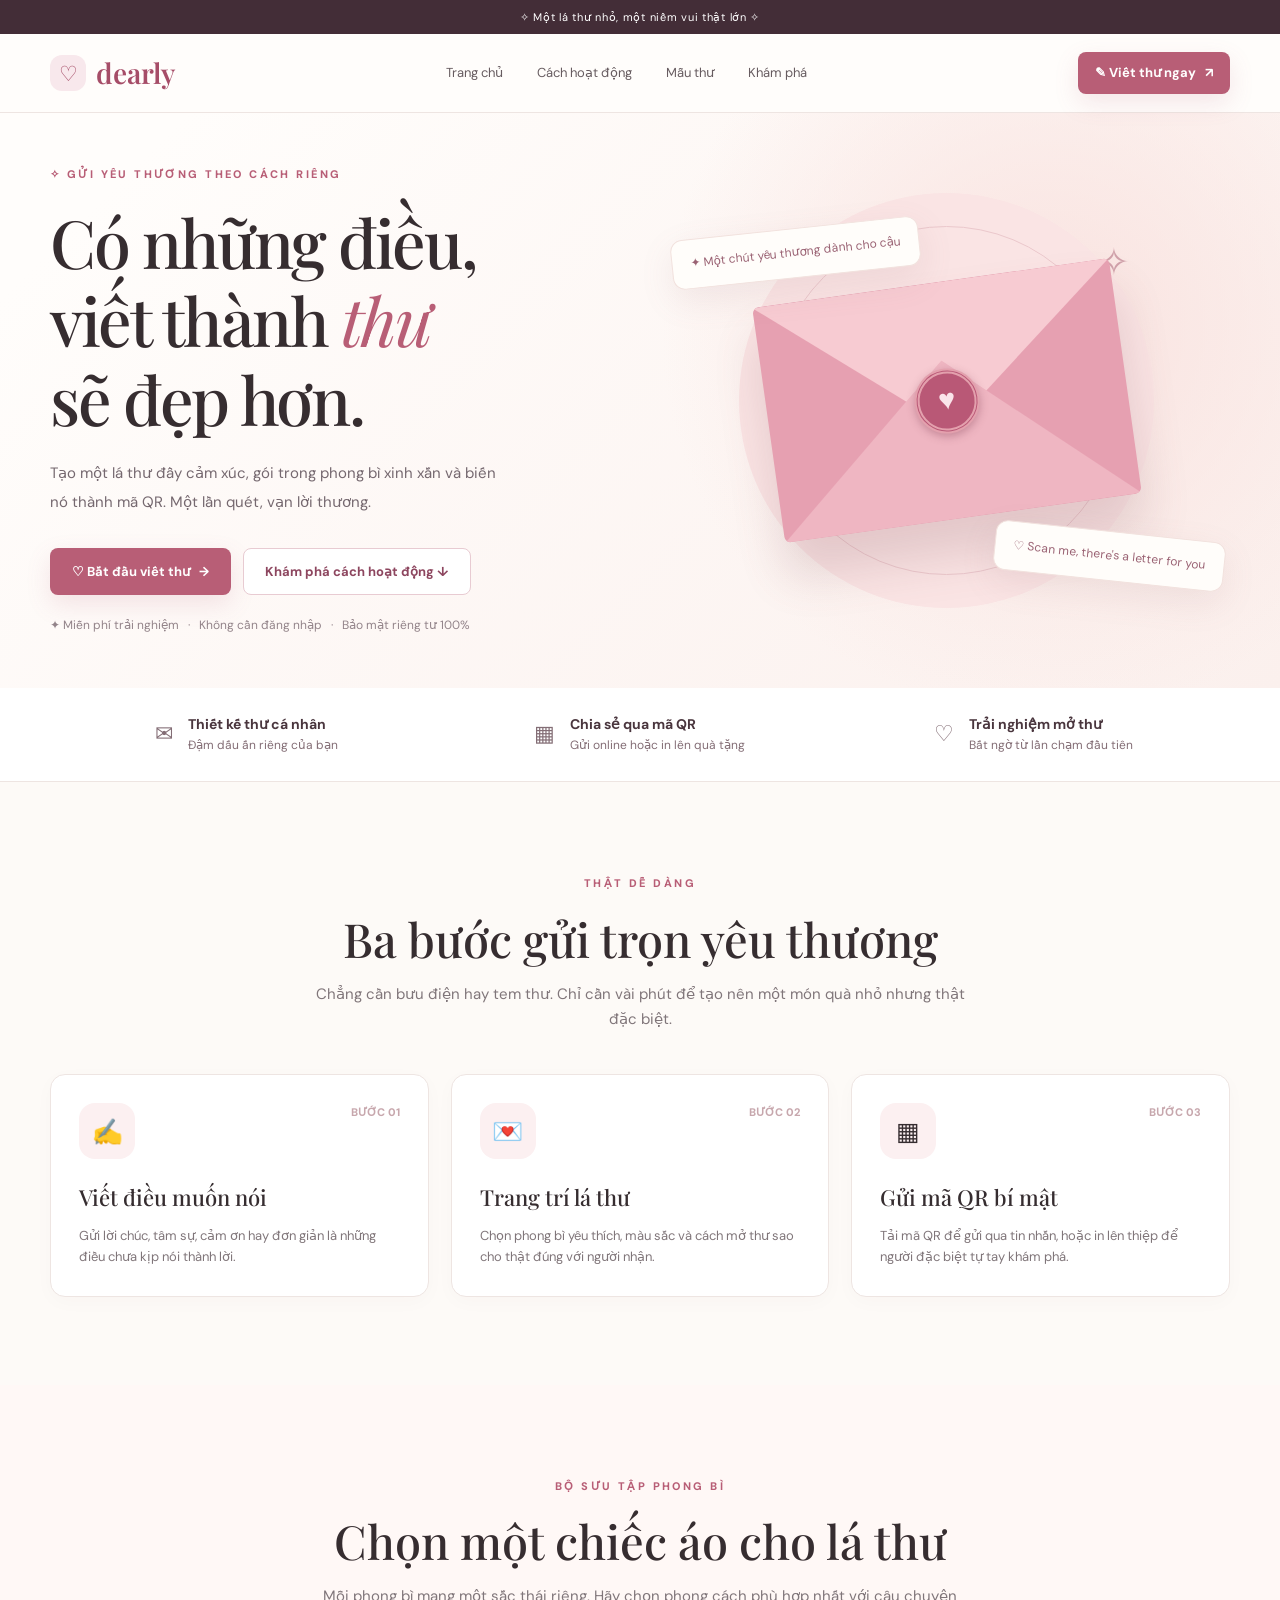
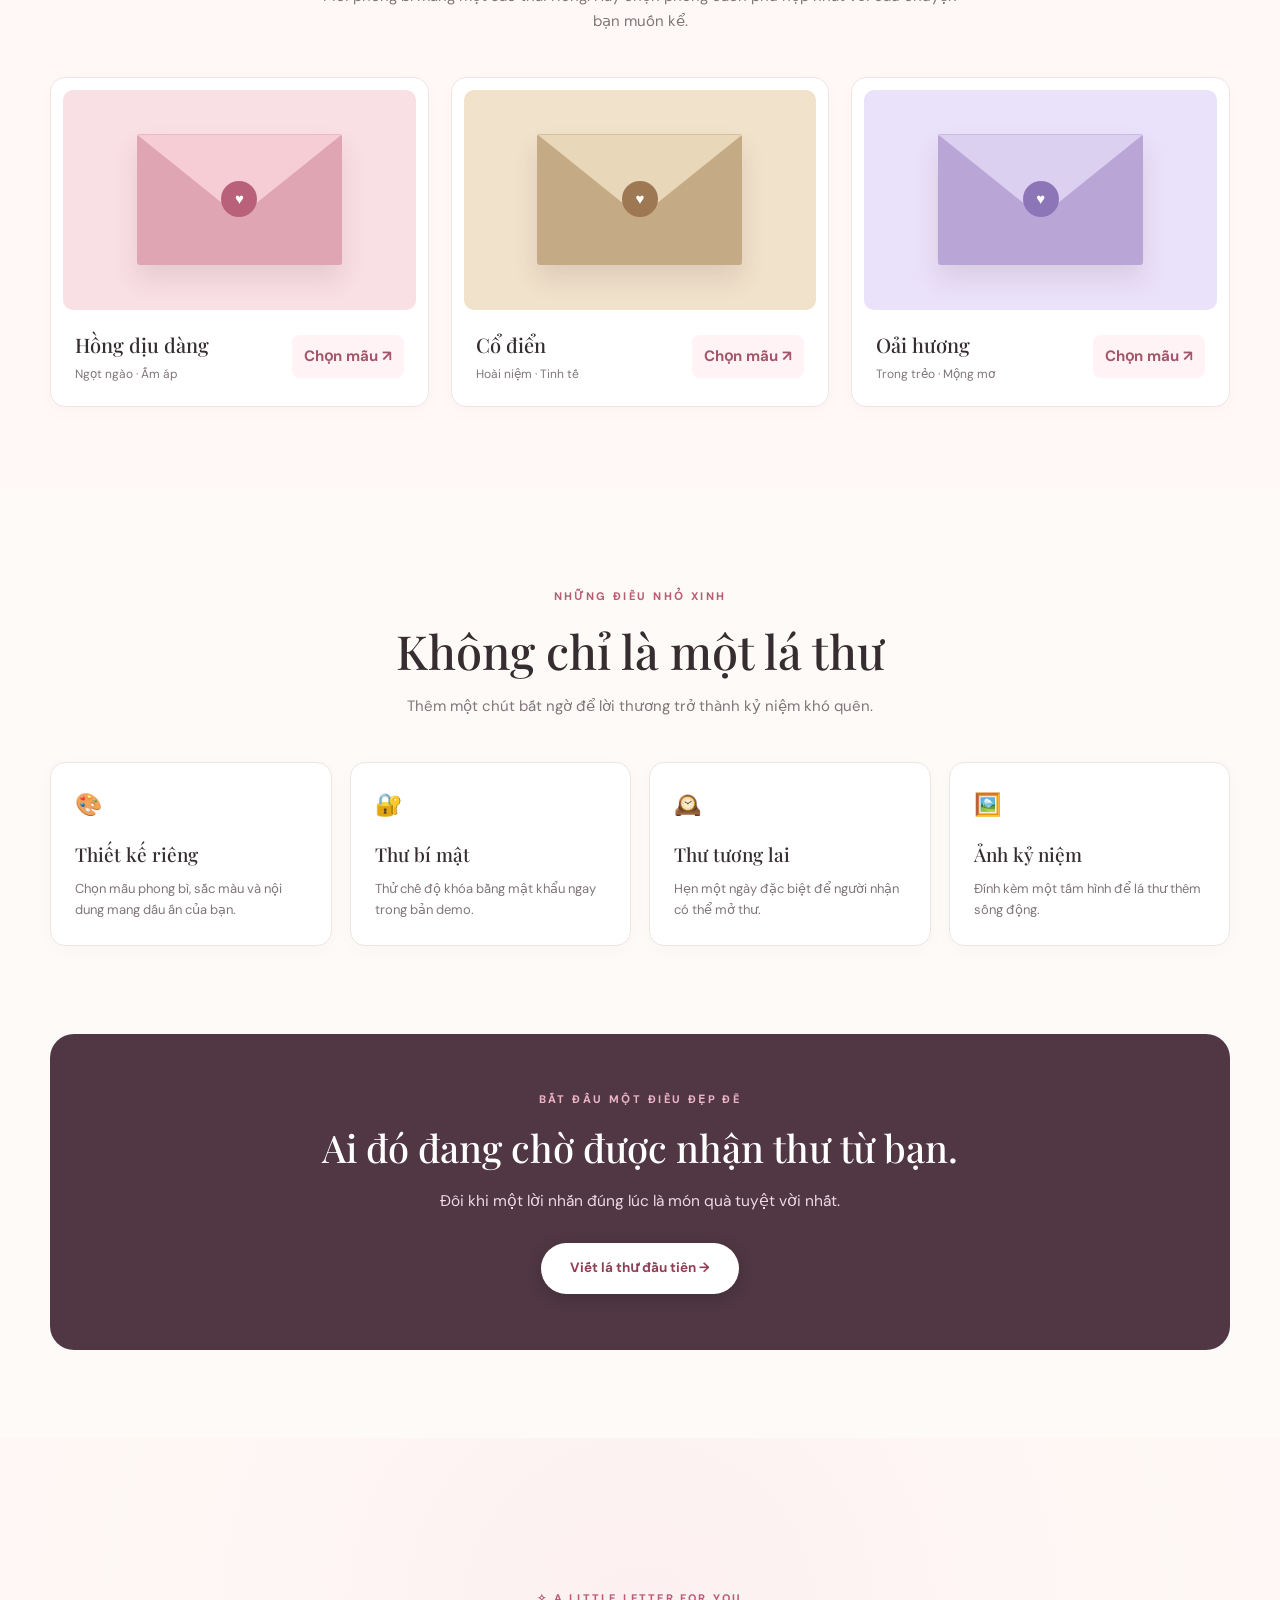
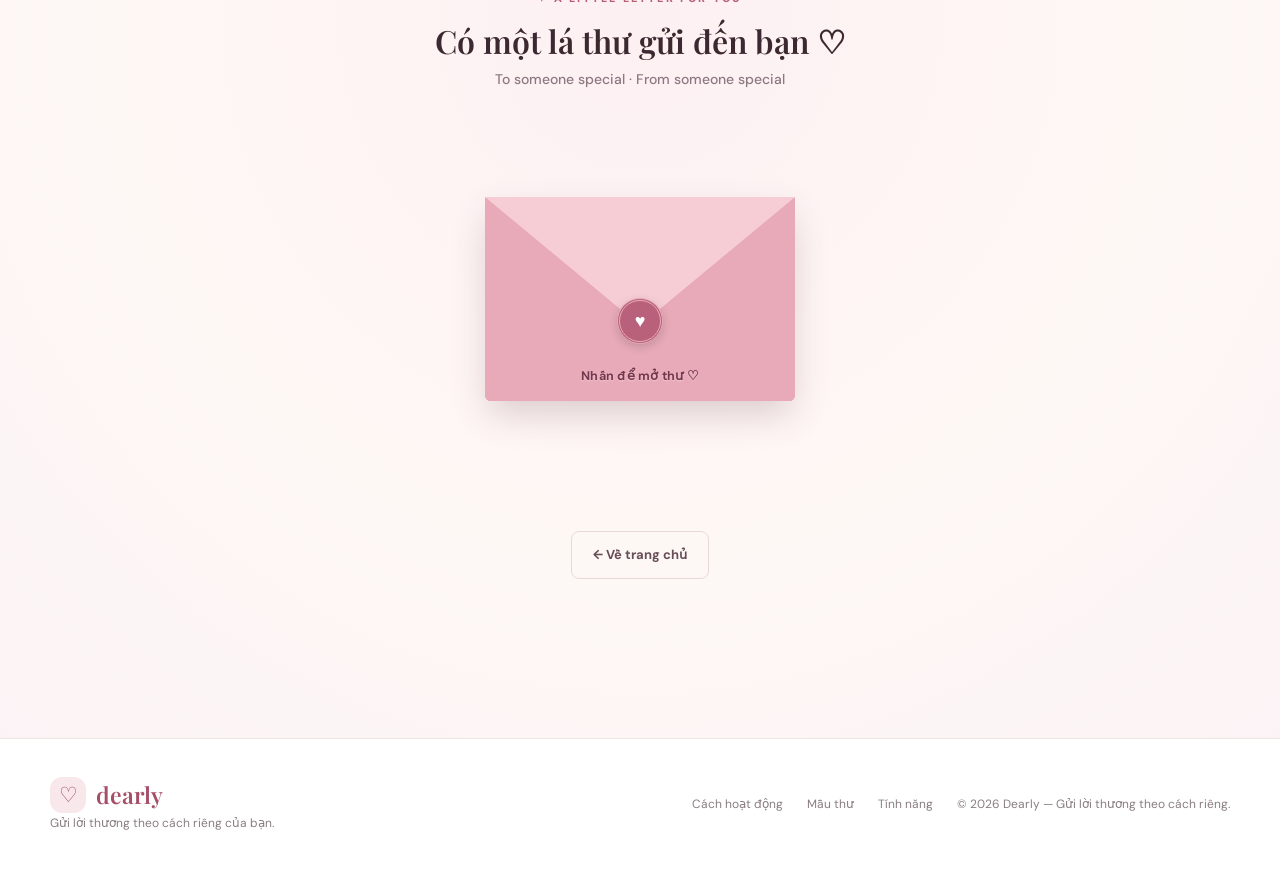
==== index.html @ 40d40558 "first commit" ====
<!doctype html>
<html lang="vi">

<head>
	<meta charset="UTF-8">
	<meta name="viewport" content="width=device-width, initial-scale=1">
	<title>Dearly — Gửi lời thương theo cách riêng</title>
	<meta name="description"
		content="Tạo lá thư kỹ thuật số lãng mạn, gói trong phong bì xinh xắn và biến nó thành mã QR bất ngờ dành cho người bạn thương.">
	<link rel="icon" href="data:image/svg+xml,<svg xmlns=%22http://www.w3.org/2000/svg%22 viewBox=%220 0 100 100%22><text y=%22.9em%22 font-size=%2290%22>💌</text></svg>">
	<meta name="theme-color" content="#fbf3ef">
	<meta property="og:type" content="website">
	<meta property="og:title" content="Dearly — Gửi lời thương theo cách riêng">
	<meta property="og:description" content="Có những điều, viết thành thư sẽ đẹp hơn. Tạo và nhận lá thư bất ngờ qua mã QR riêng tư.">
	<meta property="og:site_name" content="Dearly">
	<meta name="twitter:card" content="summary">
	<meta name="twitter:title" content="Dearly — Gửi lời thương theo cách riêng">
	<meta name="twitter:description" content="Tạo lá thư số lãng mạn, gói trong phong bì xinh xắn và trao gửi yêu thương.">
	<link rel="preconnect" href="https://fonts.googleapis.com">
	<link rel="preconnect" href="https://fonts.gstatic.com" crossorigin>
	<link
		href="https://fonts.googleapis.com/css2?family=DM+Sans:wght@400;500;600;700;800&family=Playfair+Display:ital,wght@0,400;0,500;0,600;0,700;1,400;1,500;1,600;1,700&display=swap"
		rel="stylesheet">
	<link rel="stylesheet" href="style.css?v=prod_launch_1">
<style id="unlockFixStyle">
#unlockArea {
	background: #ffffff !important;
	border: 1px solid #ebdcd5 !important;
	border-radius: 18px !important;
	padding: 26px 24px !important;
	box-shadow: 0 16px 45px -10px rgba(110, 60, 75, 0.14), 0 4px 14px rgba(0, 0, 0, 0.03) !important;
	width: 100% !important;
	max-width: 350px !important;
	margin: 0 auto 24px auto !important;
	box-sizing: border-box !important;
	text-align: center !important;
	display: block !important;
}

#unlockArea.hidden {
	display: none !important;
}

#unlockMessage {
	font-size: 14.5px !important;
	font-weight: 600 !important;
	color: #4a363e !important;
	margin: 0 0 16px 0 !important;
	line-height: 1.5 !important;
	text-align: center !important;
}

#unlockPassword {
	display: block !important;
	width: 100% !important;
	max-width: 100% !important;
	height: 46px !important;
	padding: 0 16px !important;
	border: 1.5px solid #e2cad2 !important;
	border-radius: 12px !important;
	background: #faf8f7 !important;
	font-size: 15.5px !important;
	color: #3b2830 !important;
	outline: none !important;
	box-sizing: border-box !important;
	text-align: center !important;
	letter-spacing: 0.08em !important;
	margin: 0 0 12px 0 !important;
	transition: border-color 0.2s ease, box-shadow 0.2s ease, background 0.2s ease !important;
}

#unlockPassword:focus {
	border-color: #b85e76 !important;
	background: #ffffff !important;
	box-shadow: 0 0 0 3.5px rgba(184, 94, 118, 0.18) !important;
	outline: none !important;
}

#unlockBtn {
	display: flex !important;
	width: 100% !important;
	max-width: 100% !important;
	height: 46px !important;
	padding: 0 20px !important;
	border-radius: 12px !important;
	font-size: 14.5px !important;
	font-weight: 700 !important;
	background: linear-gradient(135deg, #c05472 0%, #a23854 100%) !important;
	color: #ffffff !important;
	border: none !important;
	cursor: pointer !important;
	box-shadow: 0 4px 14px rgba(162, 56, 84, 0.28) !important;
	transition: transform 0.2s ease, box-shadow 0.2s ease, background 0.2s ease !important;
	align-items: center !important;
	justify-content: center !important;
	box-sizing: border-box !important;
	margin: 0 !important;
}

#unlockBtn:hover {
	background: linear-gradient(135deg, #cb5d7b 0%, #ad415d 100%) !important;
	transform: translateY(-2px) !important;
	box-shadow: 0 6px 20px rgba(162, 56, 84, 0.38) !important;
}

#unlockBtn:active {
	transform: translateY(0) !important;
}
</style>
</head>

<body>
	<div class="topbar">✧ Một lá thư nhỏ, một niềm vui thật lớn ✧</div>
	<header class="navbar">
		<div class="container navcontent"><a class="brand" href="#home" onclick="goHome()"><span
					class="brandicon">♡</span> dearly</a>
			<nav class="navlinks"><a href="#home" onclick="goHome()">Trang chủ</a><a href="#how"
					onclick="goHome('how')">Cách hoạt động</a><a href="#templates" onclick="goHome('templates')">Mẫu
					thư</a><a href="#features" onclick="goHome('features')">Khám phá</a></nav><button id="btnCreateNav" class="btn primary small" onclick="startCreate()">✎ Viết thư ngay <span>↗</span></button>
		</div>
	</header>
	<div id="homepage">
		<section class="hero" id="home">
			<div class="container heroInner">
				<div class="heroCopy">
					<div class="eyebrow">✧ GỬI YÊU THƯƠNG THEO CÁCH RIÊNG</div>
					<h1>Có những điều,<br>viết thành <em>thư</em><br>sẽ đẹp hơn.</h1>
					<p>Tạo một lá thư đầy cảm xúc, gói trong phong bì xinh xắn và biến nó thành mã QR. Một lần quét, vạn
						lời thương.</p>
					<div class="heroActions"><button id="btnCreateHero" class="btn primary" onclick="startCreate()">♡ Bắt đầu viết thư <span>→</span></button><a href="#how" class="btn secondary">Khám phá cách hoạt động ↓</a>
					</div>
					<div class="heroHint">✦ Miễn phí trải nghiệm &nbsp; · &nbsp; Không cần đăng nhập &nbsp; · &nbsp; Bảo
						mật riêng tư 100%</div>
				</div>
				<div class="heroArt">
					<div class="orbit"></div>
					<div class="floating float1">✦ Một chút yêu thương dành cho cậu</div>
					<div class="envelopeArt">
						<div class="seal">♥</div>
					</div>
					<div class="floating float2">♡ Scan me, there's a letter for you</div>
				</div>
			</div>
		</section>
		<div class="miniStats">
			<div class="container statInner">
				<div class="stat"><i>✉</i>
					<div><strong>Thiết kế thư cá nhân</strong><span>Đậm dấu ấn riêng của bạn</span></div>
				</div>
				<div class="stat"><i>▦</i>
					<div><strong>Chia sẻ qua mã QR</strong><span>Gửi online hoặc in lên quà tặng</span></div>
				</div>
				<div class="stat"><i>♡</i>
					<div><strong>Trải nghiệm mở thư</strong><span>Bất ngờ từ lần chạm đầu tiên</span></div>
				</div>
			</div>
		</div>
		<section class="section" id="how">
			<div class="container">
				<div class="sectionTitle"><span class="eyebrow">THẬT DỄ DÀNG</span>
					<h2>Ba bước gửi trọn yêu thương</h2>
					<p>Chẳng cần bưu điện hay tem thư. Chỉ cần vài phút để tạo nên một món quà nhỏ nhưng thật đặc biệt.
					</p>
				</div>
				<div class="steps">
					<div class="stepCard"><span class="stepNum">BƯỚC 01</span>
						<div class="stepIcon">✍️</div>
						<h3>Viết điều muốn nói</h3>
						<p>Gửi lời chúc, tâm sự, cảm ơn hay đơn giản là những điều chưa kịp nói thành lời.</p>
					</div>
					<div class="stepCard"><span class="stepNum">BƯỚC 02</span>
						<div class="stepIcon">💌</div>
						<h3>Trang trí lá thư</h3>
						<p>Chọn phong bì yêu thích, màu sắc và cách mở thư sao cho thật đúng với người nhận.</p>
					</div>
					<div class="stepCard"><span class="stepNum">BƯỚC 03</span>
						<div class="stepIcon">▦</div>
						<h3>Gửi mã QR bí mật</h3>
						<p>Tải mã QR để gửi qua tin nhắn, hoặc in lên thiệp để người đặc biệt tự tay khám phá.</p>
					</div>
				</div>
			</div>
		</section>
		<section class="section templatesSection" id="templates">
			<div class="container">
				<div class="sectionTitle"><span class="eyebrow">BỘ SƯU TẬP PHONG BÌ</span>
					<h2>Chọn một chiếc áo cho lá thư</h2>
					<p>Mỗi phong bì mang một sắc thái riêng. Hãy chọn phong cách phù hợp nhất với câu chuyện bạn muốn
						kể.</p>
				</div>
				<div class="templateGrid">
					<div class="templateCard">
						<div class="templateVisual pink">
							<div class="miniEnv"></div>
						</div>
						<div class="templateMeta">
							<div>
								<h3>Hồng dịu dàng</h3><span>Ngọt ngào · Ấm áp</span>
							</div><button onclick="startCreate('rose')">Chọn mẫu ↗</button>
						</div>
					</div>
					<div class="templateCard">
						<div class="templateVisual cream">
							<div class="miniEnv"></div>
						</div>
						<div class="templateMeta">
							<div>
								<h3>Cổ điển</h3><span>Hoài niệm · Tinh tế</span>
							</div><button onclick="startCreate('cream')">Chọn mẫu ↗</button>
						</div>
					</div>
					<div class="templateCard">
						<div class="templateVisual lavender">
							<div class="miniEnv"></div>
						</div>
						<div class="templateMeta">
							<div>
								<h3>Oải hương</h3><span>Trong trẻo · Mộng mơ</span>
							</div><button onclick="startCreate('lavender')">Chọn mẫu ↗</button>
						</div>
					</div>
				</div>
			</div>
		</section>
		<section class="section" id="features">
			<div class="container">
				<div class="sectionTitle"><span class="eyebrow">NHỮNG ĐIỀU NHỎ XINH</span>
					<h2>Không chỉ là một lá thư</h2>
					<p>Thêm một chút bất ngờ để lời thương trở thành kỷ niệm khó quên.</p>
				</div>
				<div class="featureGrid">
					<div class="featureCard"><b>🎨</b>
						<h3>Thiết kế riêng</h3>
						<p>Chọn mẫu phong bì, sắc màu và nội dung mang dấu ấn của bạn.</p>
					</div>
					<div class="featureCard"><b>🔐</b>
						<h3>Thư bí mật</h3>
						<p>Thử chế độ khóa bằng mật khẩu ngay trong bản demo.</p>
					</div>
					<div class="featureCard"><b>🕰️</b>
						<h3>Thư tương lai</h3>
						<p>Hẹn một ngày đặc biệt để người nhận có thể mở thư.</p>
					</div>
					<div class="featureCard"><b>🖼️</b>
						<h3>Ảnh kỷ niệm</h3>
						<p>Đính kèm một tấm hình để lá thư thêm sống động.</p>
					</div>
				</div>
			</div>
		</section>
		<div class="container">
			<div class="ctaBand"><span class="eyebrow" style="color:#eab4c5">BẮT ĐẦU MỘT ĐIỀU ĐẸP ĐẼ</span>
				<h2>Ai đó đang chờ được nhận thư từ bạn.</h2>
				<p>Đôi khi một lời nhắn đúng lúc là món quà tuyệt vời nhất.</p><button id="btnCreateCta" class="btn" onclick="startCreate()">Viết lá thư đầu tiên →</button>
			</div>
		</div>
	</div>
	<div class="workspace hidden" id="workspace">
		<div class="container">
			<div class="breadcrumbs"><a href="#home" onclick="goHome()">Trang chủ</a> &nbsp; / &nbsp; Tạo lá thư</div>
			<div class="workspaceHeader">
				<div><span class="eyebrow">DEARLY LETTER STUDIO</span>
					<h1>Viết một lá thư ♡</h1>
					<p>Chỉ cần một chút chân thành, phần còn lại để Dearly lo.</p>
				</div><span class="pill">✧ Đang tạo thư mới</span>
			</div>
			<div class="studio">
				<div class="editor">
					<div class="editorTop"><strong id="stepTitle">01 · Viết nội dung thư</strong>
						<div class="progress"><span class="dot on"></span><span class="dot"></span><span
								class="dot"></span></div>
					</div>
					<div class="editorBody">
						<div id="step1">
							<div class="twoCols">
								<div class="field"><label>Tên bạn (người gửi)</label><input id="sender" maxlength="60"
										placeholder="Ví dụ: Linh"></div>
								<div class="field"><label>Tên người nhận</label><input id="receiver" maxlength="60"
										placeholder="Ví dụ: Minh"></div>
							</div>
							<div class="field"><label>Tiêu đề lá thư</label><input id="subject" maxlength="100"
									placeholder="Một điều nhỏ muốn gửi đến cậu..."></div>
							<div class="field"><label>Nội dung lá thư <span
										style="color:var(--rose)">*</span></label><textarea id="message"
									maxlength="1400"
									placeholder="Cậu biết không, có những điều mình đã muốn nói từ rất lâu..."></textarea>
								<div class="inlineRow"><span class="muted">Viết từ trái tim, không cần hoàn
										hảo.</span><span class="muted" id="charCount">0/1400</span></div>
							</div>
							<div class="field"><label>Lời kết / Chữ ký cuối thư</label><input id="closing" maxlength="80"
									placeholder="Ví dụ: Thương mến, [Tên bạn] ♡"><span class="muted" style="font-size:12px;margin-top:4px;display:block">Tùy chỉnh lời kết hoặc chữ ký theo ý bạn (mặc định: Thương mến, [Tên bạn] ♡)</span></div>
						</div>
						<div id="step2" class="hidden">
							<p class="muted" style="margin-bottom:18px">Chọn một phong bì phù hợp với cảm xúc của lá
								thư.</p>
							<div class="themeSelector"><button class="themeChoice active" data-theme="rose">
									<div class="themeThumb templateVisual pink">
										<div class="miniEnv"></div>
									</div><span>Hồng dịu dàng</span>
								</button><button class="themeChoice" data-theme="cream">
									<div class="themeThumb templateVisual cream">
										<div class="miniEnv"></div>
									</div><span>Cổ điển</span>
								</button><button class="themeChoice" data-theme="lavender">
									<div class="themeThumb templateVisual lavender">
										<div class="miniEnv"></div>
									</div><span>Oải hương</span>
								</button></div>
							<div class="field" style="margin-top:23px"><label>Thêm một ảnh kỷ niệm (xem trước trên thiết
									bị)</label><input type="file" id="photo" accept="image/*"><span class="muted">Ảnh
									đính kèm chỉ hiển thị trong bản xem trước, không được nhúng vào QR.</span></div>
							<div class="field"><label>Nhạc nền khi mở thư</label><select id="music">
									<option value="chime" selected>Giai điệu chuông gió lãng mạn</option>
									<option value="none">Không phát nhạc</option>
								</select></div>
						</div>
						<div id="step3" class="hidden">
							<p class="muted">Lựa chọn cách người nhận mở lá thư — an toàn, riêng tư và đầy cảm xúc.</p>
							<div class="field"><label>Chế độ mở thư</label>
								<div class="choiceList"><label class="choice"><input type="radio" name="access"
											value="any" checked> ♡ Quét QR và mở thư ngay (Mở ngay khi nhận)</label><label
										class="choice"><input type="radio" name="access" value="password"> 🔐 Khóa bằng
										mật khẩu bí mật (Chỉ người có mật mã mới đọc được)</label><label class="choice"><input type="radio"
											name="access" value="date"> ⏳ Hẹn giờ mở thư tương lai (Mở đúng ngày bạn chọn)</label>
								</div>
							</div>
							<div id="passwordField" class="field hidden"><label>Mật khẩu mở thư</label><input
									id="password" type="text" placeholder="Nhập mật khẩu bí mật của hai bạn"></div>
							<div id="dateField" class="field hidden"><label>Thời điểm được phép mở thư</label><input
									id="openAt" type="datetime-local"></div>
							<div class="notice">🛡️ Cam kết riêng tư tuyệt đối: Toàn bộ nội dung thư được mã hóa trực tiếp trong liên kết. Dearly không lưu giữ thư trên máy chủ, đảm bảo lời thương là bí mật riêng giữa hai bạn.</div>
						</div>
					</div>
					<div class="editorFooter"><button class="btn ghost" id="backBtn" onclick="prevStep()">← Quay
							lại</button><button class="btn primary" id="nextBtn" onclick="nextStep()">Tiếp tục
							→</button></div>
				</div>
				<div class="previewPanel">
					<div class="previewHeader"><span>✧ Xem trước lá thư</span><span class="liveBadge">LIVE
							PREVIEW</span></div>
					<div class="previewStage">
						<div id="previewEnv" class="previewEnv" onclick="togglePreview()">
							<div class="envBack"></div>
							<div class="envLetterSlip">
								<div class="slipLine"></div>
								<div class="slipLine short"></div>
								<div class="slipLine"></div>
							</div>
							<div class="envPocket"></div>
							<div class="envFlapTop"></div>
							<div class="seal">♥</div>
							<div class="envLabel" id="envLabel">Dành cho một người đặc biệt</div>
						</div>
						<div class="letterPaper hidden" id="previewPaper" title="Nhấn để gấp thư lại">
							<div class="paperPostmark">
								<div class="postmarkCircle">
									<span>DEARLY</span>
									<span class="pmHeart">♥</span>
									<span>AIRMAIL</span>
								</div>
								<div class="postmarkWaves"><span></span><span></span><span></span></div>
							</div>
							<div class="paperHeader">
								<h3 id="previewTitle" class="paperTitle">Một lời nhắn cho cậu</h3>
							</div>
							<div class="paperBodyWrapper">
								<div class="bodyText" id="previewMessage">Những lời yêu thương của bạn sẽ hiện lên ở đây...</div>
								<img id="previewPhoto"
									style="display:none;width:100%;border-radius:8px;margin-top:14px;max-height:160px;object-fit:cover;box-shadow:0 4px 12px rgba(0,0,0,0.08);"
									alt="Ảnh đính kèm">
							</div>
							<div class="paperFooter">
								<div class="paperWaxStamp">♥</div>
								<p class="sign" id="previewSign">Thương mến, một người đặc biệt ♡</p>
							</div>
						</div>
					</div>
					<div class="previewBottom" id="previewHint">✉ Nhấn vào phong bì để mở xem trước</div>
				</div>
			</div>
		</div>
	</div>
	<div class="workspace hidden" id="resultPage">
		<div class="container success">
			<div class="breadcrumbs" style="text-align:left"><a href="#home" onclick="goHome()">Trang chủ</a> &nbsp; /
				&nbsp; Mã QR của bạn</div>
			<div class="successIcon">✓</div><span class="eyebrow">LÁ THƯ ĐÃ SẴN SÀNG</span>
			<h1>Một món quà nhỏ đã hoàn thành!</h1>
			<p style="color:var(--muted)">Tải mã QR và gửi đến người bạn thương. Một điều bất ngờ đang chờ họ khám phá.
			</p>
			<div class="resultCard">
				<div class="qrFrame"><canvas id="qrCanvas" width="600" height="600"></canvas></div>
				<div><span class="eyebrow">MÃ THƯ RIÊNG CỦA BẠN</span>
					<h3 id="resultTitle">Lá thư bí mật</h3>
					<p class="muted" id="resultTo">Dành cho một người đặc biệt</p>
					<div class="resultActions"><button class="btn primary" onclick="downloadQR()">↓ Tải ảnh
							thiệp QR</button><button class="btn secondary" onclick="copyLink()">⧉ Sao chép liên kết</button><button class="btn ghost" onclick="shareNative()">📤 Chia sẻ ngay</button></div>
					<div class="urlBox" id="resultUrl"></div><button class="btn ghost small" style="margin-top:14px"
						onclick="previewReceived()">↗ Thử mở thư như người nhận</button>
				</div>
			</div>
			<div class="notice">💡 Gợi ý gửi thư: Bạn có thể in mã QR dán lên thiệp quà, hoa tươi, hoặc gửi ảnh QR / liên kết trực tiếp qua Zalo, Messenger, iMessage, Instagram.</div>
			<div style="margin-top:26px"><button class="btn secondary" onclick="startCreate()">＋ Tạo một lá thư
					khác</button></div>
		</div>
	</div>
	<div id="receivePage" class="receiverFull hidden">
		<div class="receiverCard"><span class="eyebrow">✧ A LITTLE LETTER FOR YOU</span>
			<h1>Có một lá thư gửi đến bạn&nbsp;♡</h1>
			<p id="receiveInfo">To someone special · From someone special</p>
			<div class="receiverStage">
				<div class="previewEnv" id="receiveEnv" onclick="openReceived()">
					<div class="envBack"></div>
					<div class="envLetterSlip">
						<div class="slipLine"></div>
						<div class="slipLine short"></div>
						<div class="slipLine"></div>
					</div>
					<div class="envPocket"></div>
					<div class="envFlapTop"></div>
					<div class="seal">♥</div>
					<div class="envLabel">Nhấn để mở thư ♡</div>
				</div>
				<div class="receivePaper hidden" id="receivePaper">
					<button class="paperCloseBtn" onclick="closeReceived()" title="Gấp thư lại" aria-label="Gấp thư lại">✕</button>
					<div class="paperPostmark">
						<div class="postmarkCircle">
							<span>DEARLY</span>
							<span class="pmHeart">♥</span>
							<span>AIRMAIL</span>
						</div>
						<div class="postmarkWaves"><span></span><span></span><span></span></div>
					</div>
					<div class="paperHeader">
						<h2 id="receiveTitle"></h2>
					</div>
					<div class="paperBodyWrapper">
						<div class="bodyText" id="receiveText"></div>
					</div>
					<div class="paperFooter">
						<div class="paperWaxStamp">♥</div>
						<p class="sign" id="receiveSign"></p>
					</div>
				</div>
			</div>
			<div id="unlockArea" class="hidden" style="background:#ffffff;border:1px solid #ebdcd5;border-radius:18px;padding:26px 24px;box-shadow:0 16px 45px -10px rgba(110,60,75,0.14);width:100%;max-width:350px;margin:0 auto 24px auto;box-sizing:border-box;text-align:center;">
				<p id="unlockMessage" style="font-size:14.5px;font-weight:600;color:#4a363e;margin:0 0 16px 0;line-height:1.5;text-align:center;"></p>
				<input id="unlockPassword" type="password" placeholder="Mật khẩu mở thư" autocomplete="off" style="display:block;width:100%;height:46px;padding:0 16px;border:1.5px solid #e2cad2;border-radius:12px;background:#faf8f7;font-size:15.5px;color:#3b2830;outline:none;box-sizing:border-box;text-align:center;letter-spacing:0.08em;margin:0 0 12px 0;">
				<button class="btn primary" id="unlockBtn" onclick="unlockReceived()" style="display:flex;width:100%;height:46px;padding:0 20px;border-radius:12px;font-size:14.5px;font-weight:700;background:linear-gradient(135deg,#c05472 0%,#a23854 100%);color:#ffffff;border:none;cursor:pointer;box-shadow:0 4px 14px rgba(162,56,84,0.28);align-items:center;justify-content:center;box-sizing:border-box;margin:0;">Mở khóa</button>
			</div>
			<div class="receiverActions" id="receiveActions">
				<button class="btn primary hidden" id="replyLetterBtn" onclick="replyReceived()">💌 Viết thư hồi đáp →</button>
				<button class="btn secondary hidden" id="closeLetterBtn" onclick="closeReceived()">✉ Gấp thư lại</button>
				<button class="btn ghost" onclick="goHome()">← Về trang chủ</button>
			</div>
		</div>
	</div>
	<footer class="footer" id="footer">
		<div class="container footerInner">
			<div>
				<div class="brand"><span class="brandicon">♡</span> dearly</div>
				<div>Gửi lời thương theo cách riêng của bạn.</div>
			</div>
			<div class="footerLinks"><a href="#how" onclick="goHome('how')">Cách hoạt động</a><a href="#templates"
					onclick="goHome('templates')">Mẫu thư</a><a href="#features" onclick="goHome('features')">Tính
					năng</a><span>© 2026 Dearly — Gửi lời thương theo cách riêng.</span></div>
		</div>
	</footer>
	<div id="toast" class="toast hidden"></div>
	<script>(function () {
			const modules = {}; const cache = {}; function require(k) { if (cache[k]) return cache[k].exports; const m = { exports: {} }; cache[k] = m; modules[k](m, m.exports, require); return m.exports; }
			modules['QR8bitByte'] = function (module, exports, require) {
				var QRMode = require("QRMode");

				function QR8bitByte(data) {
					this.mode = QRMode.MODE_8BIT_BYTE;
					this.data = data;
				}

				QR8bitByte.prototype = {

					getLength: function () {
						return this.data.length;
					},

					write: function (buffer) {
						for (var i = 0; i < this.data.length; i++) {
							// not JIS ...
							buffer.put(this.data.charCodeAt(i), 8);
						}
					}
				};

				module.exports = QR8bitByte;

			};
			modules['QRBitBuffer'] = function (module, exports, require) {
				function QRBitBuffer() {
					this.buffer = [];
					this.length = 0;
				}

				QRBitBuffer.prototype = {

					get: function (index) {
						var bufIndex = Math.floor(index / 8);
						return ((this.buffer[bufIndex] >>> (7 - index % 8)) & 1) == 1;
					},

					put: function (num, length) {
						for (var i = 0; i < length; i++) {
							this.putBit(((num >>> (length - i - 1)) & 1) == 1);
						}
					},

					getLengthInBits: function () {
						return this.length;
					},

					putBit: function (bit) {

						var bufIndex = Math.floor(this.length / 8);
						if (this.buffer.length <= bufIndex) {
							this.buffer.push(0);
						}

						if (bit) {
							this.buffer[bufIndex] |= (0x80 >>> (this.length % 8));
						}

						this.length++;
					}
				};

				module.exports = QRBitBuffer;

			};
			modules['QRErrorCorrectLevel'] = function (module, exports, require) {
				module.exports = {
					L: 1,
					M: 0,
					Q: 3,
					H: 2
				};


			};
			modules['QRMaskPattern'] = function (module, exports, require) {
				module.exports = {
					PATTERN000: 0,
					PATTERN001: 1,
					PATTERN010: 2,
					PATTERN011: 3,
					PATTERN100: 4,
					PATTERN101: 5,
					PATTERN110: 6,
					PATTERN111: 7
				};

			};
			modules['QRMath'] = function (module, exports, require) {
				var QRMath = {

					glog: function (n) {

						if (n < 1) {
							throw new Error("glog(" + n + ")");
						}

						return QRMath.LOG_TABLE[n];
					},

					gexp: function (n) {

						while (n < 0) {
							n += 255;
						}

						while (n >= 256) {
							n -= 255;
						}

						return QRMath.EXP_TABLE[n];
					},

					EXP_TABLE: new Array(256),

					LOG_TABLE: new Array(256)

				};

				for (var i = 0; i < 8; i++) {
					QRMath.EXP_TABLE[i] = 1 << i;
				}
				for (var i = 8; i < 256; i++) {
					QRMath.EXP_TABLE[i] = QRMath.EXP_TABLE[i - 4]
						^ QRMath.EXP_TABLE[i - 5]
						^ QRMath.EXP_TABLE[i - 6]
						^ QRMath.EXP_TABLE[i - 8];
				}
				for (var i = 0; i < 255; i++) {
					QRMath.LOG_TABLE[QRMath.EXP_TABLE[i]] = i;
				}

				module.exports = QRMath;

			};
			modules['QRMode'] = function (module, exports, require) {
				module.exports = {
					MODE_NUMBER: 1 << 0,
					MODE_ALPHA_NUM: 1 << 1,
					MODE_8BIT_BYTE: 1 << 2,
					MODE_KANJI: 1 << 3
				};

			};
			modules['QRPolynomial'] = function (module, exports, require) {
				var QRMath = require("QRMath");

				function QRPolynomial(num, shift) {
					if (num.length === undefined) {
						throw new Error(num.length + "/" + shift);
					}

					var offset = 0;

					while (offset < num.length && num[offset] === 0) {
						offset++;
					}

					this.num = new Array(num.length - offset + shift);
					for (var i = 0; i < num.length - offset; i++) {
						this.num[i] = num[i + offset];
					}
				}

				QRPolynomial.prototype = {

					get: function (index) {
						return this.num[index];
					},

					getLength: function () {
						return this.num.length;
					},

					multiply: function (e) {

						var num = new Array(this.getLength() + e.getLength() - 1);

						for (var i = 0; i < this.getLength(); i++) {
							for (var j = 0; j < e.getLength(); j++) {
								num[i + j] ^= QRMath.gexp(QRMath.glog(this.get(i)) + QRMath.glog(e.get(j)));
							}
						}

						return new QRPolynomial(num, 0);
					},

					mod: function (e) {

						if (this.getLength() - e.getLength() < 0) {
							return this;
						}

						var ratio = QRMath.glog(this.get(0)) - QRMath.glog(e.get(0));

						var num = new Array(this.getLength());

						for (var i = 0; i < this.getLength(); i++) {
							num[i] = this.get(i);
						}

						for (var x = 0; x < e.getLength(); x++) {
							num[x] ^= QRMath.gexp(QRMath.glog(e.get(x)) + ratio);
						}

						// recursive call
						return new QRPolynomial(num, 0).mod(e);
					}
				};

				module.exports = QRPolynomial;

			};
			modules['QRRSBlock'] = function (module, exports, require) {
				var QRErrorCorrectLevel = require("QRErrorCorrectLevel");

				function QRRSBlock(totalCount, dataCount) {
					this.totalCount = totalCount;
					this.dataCount = dataCount;
				}

				QRRSBlock.RS_BLOCK_TABLE = [

					// L
					// M
					// Q
					// H

					// 1
					[1, 26, 19],
					[1, 26, 16],
					[1, 26, 13],
					[1, 26, 9],

					// 2
					[1, 44, 34],
					[1, 44, 28],
					[1, 44, 22],
					[1, 44, 16],

					// 3
					[1, 70, 55],
					[1, 70, 44],
					[2, 35, 17],
					[2, 35, 13],

					// 4		
					[1, 100, 80],
					[2, 50, 32],
					[2, 50, 24],
					[4, 25, 9],

					// 5
					[1, 134, 108],
					[2, 67, 43],
					[2, 33, 15, 2, 34, 16],
					[2, 33, 11, 2, 34, 12],

					// 6
					[2, 86, 68],
					[4, 43, 27],
					[4, 43, 19],
					[4, 43, 15],

					// 7		
					[2, 98, 78],
					[4, 49, 31],
					[2, 32, 14, 4, 33, 15],
					[4, 39, 13, 1, 40, 14],

					// 8
					[2, 121, 97],
					[2, 60, 38, 2, 61, 39],
					[4, 40, 18, 2, 41, 19],
					[4, 40, 14, 2, 41, 15],

					// 9
					[2, 146, 116],
					[3, 58, 36, 2, 59, 37],
					[4, 36, 16, 4, 37, 17],
					[4, 36, 12, 4, 37, 13],

					// 10		
					[2, 86, 68, 2, 87, 69],
					[4, 69, 43, 1, 70, 44],
					[6, 43, 19, 2, 44, 20],
					[6, 43, 15, 2, 44, 16],

					// 11
					[4, 101, 81],
					[1, 80, 50, 4, 81, 51],
					[4, 50, 22, 4, 51, 23],
					[3, 36, 12, 8, 37, 13],

					// 12
					[2, 116, 92, 2, 117, 93],
					[6, 58, 36, 2, 59, 37],
					[4, 46, 20, 6, 47, 21],
					[7, 42, 14, 4, 43, 15],

					// 13
					[4, 133, 107],
					[8, 59, 37, 1, 60, 38],
					[8, 44, 20, 4, 45, 21],
					[12, 33, 11, 4, 34, 12],

					// 14
					[3, 145, 115, 1, 146, 116],
					[4, 64, 40, 5, 65, 41],
					[11, 36, 16, 5, 37, 17],
					[11, 36, 12, 5, 37, 13],

					// 15
					[5, 109, 87, 1, 110, 88],
					[5, 65, 41, 5, 66, 42],
					[5, 54, 24, 7, 55, 25],
					[11, 36, 12],

					// 16
					[5, 122, 98, 1, 123, 99],
					[7, 73, 45, 3, 74, 46],
					[15, 43, 19, 2, 44, 20],
					[3, 45, 15, 13, 46, 16],

					// 17
					[1, 135, 107, 5, 136, 108],
					[10, 74, 46, 1, 75, 47],
					[1, 50, 22, 15, 51, 23],
					[2, 42, 14, 17, 43, 15],

					// 18
					[5, 150, 120, 1, 151, 121],
					[9, 69, 43, 4, 70, 44],
					[17, 50, 22, 1, 51, 23],
					[2, 42, 14, 19, 43, 15],

					// 19
					[3, 141, 113, 4, 142, 114],
					[3, 70, 44, 11, 71, 45],
					[17, 47, 21, 4, 48, 22],
					[9, 39, 13, 16, 40, 14],

					// 20
					[3, 135, 107, 5, 136, 108],
					[3, 67, 41, 13, 68, 42],
					[15, 54, 24, 5, 55, 25],
					[15, 43, 15, 10, 44, 16],

					// 21
					[4, 144, 116, 4, 145, 117],
					[17, 68, 42],
					[17, 50, 22, 6, 51, 23],
					[19, 46, 16, 6, 47, 17],

					// 22
					[2, 139, 111, 7, 140, 112],
					[17, 74, 46],
					[7, 54, 24, 16, 55, 25],
					[34, 37, 13],

					// 23
					[4, 151, 121, 5, 152, 122],
					[4, 75, 47, 14, 76, 48],
					[11, 54, 24, 14, 55, 25],
					[16, 45, 15, 14, 46, 16],

					// 24
					[6, 147, 117, 4, 148, 118],
					[6, 73, 45, 14, 74, 46],
					[11, 54, 24, 16, 55, 25],
					[30, 46, 16, 2, 47, 17],

					// 25
					[8, 132, 106, 4, 133, 107],
					[8, 75, 47, 13, 76, 48],
					[7, 54, 24, 22, 55, 25],
					[22, 45, 15, 13, 46, 16],

					// 26
					[10, 142, 114, 2, 143, 115],
					[19, 74, 46, 4, 75, 47],
					[28, 50, 22, 6, 51, 23],
					[33, 46, 16, 4, 47, 17],

					// 27
					[8, 152, 122, 4, 153, 123],
					[22, 73, 45, 3, 74, 46],
					[8, 53, 23, 26, 54, 24],
					[12, 45, 15, 28, 46, 16],

					// 28
					[3, 147, 117, 10, 148, 118],
					[3, 73, 45, 23, 74, 46],
					[4, 54, 24, 31, 55, 25],
					[11, 45, 15, 31, 46, 16],

					// 29
					[7, 146, 116, 7, 147, 117],
					[21, 73, 45, 7, 74, 46],
					[1, 53, 23, 37, 54, 24],
					[19, 45, 15, 26, 46, 16],

					// 30
					[5, 145, 115, 10, 146, 116],
					[19, 75, 47, 10, 76, 48],
					[15, 54, 24, 25, 55, 25],
					[23, 45, 15, 25, 46, 16],

					// 31
					[13, 145, 115, 3, 146, 116],
					[2, 74, 46, 29, 75, 47],
					[42, 54, 24, 1, 55, 25],
					[23, 45, 15, 28, 46, 16],

					// 32
					[17, 145, 115],
					[10, 74, 46, 23, 75, 47],
					[10, 54, 24, 35, 55, 25],
					[19, 45, 15, 35, 46, 16],

					// 33
					[17, 145, 115, 1, 146, 116],
					[14, 74, 46, 21, 75, 47],
					[29, 54, 24, 19, 55, 25],
					[11, 45, 15, 46, 46, 16],

					// 34
					[13, 145, 115, 6, 146, 116],
					[14, 74, 46, 23, 75, 47],
					[44, 54, 24, 7, 55, 25],
					[59, 46, 16, 1, 47, 17],

					// 35
					[12, 151, 121, 7, 152, 122],
					[12, 75, 47, 26, 76, 48],
					[39, 54, 24, 14, 55, 25],
					[22, 45, 15, 41, 46, 16],

					// 36
					[6, 151, 121, 14, 152, 122],
					[6, 75, 47, 34, 76, 48],
					[46, 54, 24, 10, 55, 25],
					[2, 45, 15, 64, 46, 16],

					// 37
					[17, 152, 122, 4, 153, 123],
					[29, 74, 46, 14, 75, 47],
					[49, 54, 24, 10, 55, 25],
					[24, 45, 15, 46, 46, 16],

					// 38
					[4, 152, 122, 18, 153, 123],
					[13, 74, 46, 32, 75, 47],
					[48, 54, 24, 14, 55, 25],
					[42, 45, 15, 32, 46, 16],

					// 39
					[20, 147, 117, 4, 148, 118],
					[40, 75, 47, 7, 76, 48],
					[43, 54, 24, 22, 55, 25],
					[10, 45, 15, 67, 46, 16],

					// 40
					[19, 148, 118, 6, 149, 119],
					[18, 75, 47, 31, 76, 48],
					[34, 54, 24, 34, 55, 25],
					[20, 45, 15, 61, 46, 16]
				];

				QRRSBlock.getRSBlocks = function (typeNumber, errorCorrectLevel) {

					var rsBlock = QRRSBlock.getRsBlockTable(typeNumber, errorCorrectLevel);

					if (rsBlock === undefined) {
						throw new Error("bad rs block @ typeNumber:" + typeNumber + "/errorCorrectLevel:" + errorCorrectLevel);
					}

					var length = rsBlock.length / 3;

					var list = [];

					for (var i = 0; i < length; i++) {

						var count = rsBlock[i * 3 + 0];
						var totalCount = rsBlock[i * 3 + 1];
						var dataCount = rsBlock[i * 3 + 2];

						for (var j = 0; j < count; j++) {
							list.push(new QRRSBlock(totalCount, dataCount));
						}
					}

					return list;
				};

				QRRSBlock.getRsBlockTable = function (typeNumber, errorCorrectLevel) {

					switch (errorCorrectLevel) {
						case QRErrorCorrectLevel.L:
							return QRRSBlock.RS_BLOCK_TABLE[(typeNumber - 1) * 4 + 0];
						case QRErrorCorrectLevel.M:
							return QRRSBlock.RS_BLOCK_TABLE[(typeNumber - 1) * 4 + 1];
						case QRErrorCorrectLevel.Q:
							return QRRSBlock.RS_BLOCK_TABLE[(typeNumber - 1) * 4 + 2];
						case QRErrorCorrectLevel.H:
							return QRRSBlock.RS_BLOCK_TABLE[(typeNumber - 1) * 4 + 3];
						default:
							return undefined;
					}
				};

				module.exports = QRRSBlock;

			};
			modules['QRUtil'] = function (module, exports, require) {
				var QRMode = require("QRMode");
				var QRPolynomial = require("QRPolynomial");
				var QRMath = require("QRMath");
				var QRMaskPattern = require("QRMaskPattern");

				var QRUtil = {

					PATTERN_POSITION_TABLE: [
						[],
						[6, 18],
						[6, 22],
						[6, 26],
						[6, 30],
						[6, 34],
						[6, 22, 38],
						[6, 24, 42],
						[6, 26, 46],
						[6, 28, 50],
						[6, 30, 54],
						[6, 32, 58],
						[6, 34, 62],
						[6, 26, 46, 66],
						[6, 26, 48, 70],
						[6, 26, 50, 74],
						[6, 30, 54, 78],
						[6, 30, 56, 82],
						[6, 30, 58, 86],
						[6, 34, 62, 90],
						[6, 28, 50, 72, 94],
						[6, 26, 50, 74, 98],
						[6, 30, 54, 78, 102],
						[6, 28, 54, 80, 106],
						[6, 32, 58, 84, 110],
						[6, 30, 58, 86, 114],
						[6, 34, 62, 90, 118],
						[6, 26, 50, 74, 98, 122],
						[6, 30, 54, 78, 102, 126],
						[6, 26, 52, 78, 104, 130],
						[6, 30, 56, 82, 108, 134],
						[6, 34, 60, 86, 112, 138],
						[6, 30, 58, 86, 114, 142],
						[6, 34, 62, 90, 118, 146],
						[6, 30, 54, 78, 102, 126, 150],
						[6, 24, 50, 76, 102, 128, 154],
						[6, 28, 54, 80, 106, 132, 158],
						[6, 32, 58, 84, 110, 136, 162],
						[6, 26, 54, 82, 110, 138, 166],
						[6, 30, 58, 86, 114, 142, 170]
					],

					G15: (1 << 10) | (1 << 8) | (1 << 5) | (1 << 4) | (1 << 2) | (1 << 1) | (1 << 0),
					G18: (1 << 12) | (1 << 11) | (1 << 10) | (1 << 9) | (1 << 8) | (1 << 5) | (1 << 2) | (1 << 0),
					G15_MASK: (1 << 14) | (1 << 12) | (1 << 10) | (1 << 4) | (1 << 1),

					getBCHTypeInfo: function (data) {
						var d = data << 10;
						while (QRUtil.getBCHDigit(d) - QRUtil.getBCHDigit(QRUtil.G15) >= 0) {
							d ^= (QRUtil.G15 << (QRUtil.getBCHDigit(d) - QRUtil.getBCHDigit(QRUtil.G15)));
						}
						return ((data << 10) | d) ^ QRUtil.G15_MASK;
					},

					getBCHTypeNumber: function (data) {
						var d = data << 12;
						while (QRUtil.getBCHDigit(d) - QRUtil.getBCHDigit(QRUtil.G18) >= 0) {
							d ^= (QRUtil.G18 << (QRUtil.getBCHDigit(d) - QRUtil.getBCHDigit(QRUtil.G18)));
						}
						return (data << 12) | d;
					},

					getBCHDigit: function (data) {

						var digit = 0;

						while (data !== 0) {
							digit++;
							data >>>= 1;
						}

						return digit;
					},

					getPatternPosition: function (typeNumber) {
						return QRUtil.PATTERN_POSITION_TABLE[typeNumber - 1];
					},

					getMask: function (maskPattern, i, j) {

						switch (maskPattern) {

							case QRMaskPattern.PATTERN000: return (i + j) % 2 === 0;
							case QRMaskPattern.PATTERN001: return i % 2 === 0;
							case QRMaskPattern.PATTERN010: return j % 3 === 0;
							case QRMaskPattern.PATTERN011: return (i + j) % 3 === 0;
							case QRMaskPattern.PATTERN100: return (Math.floor(i / 2) + Math.floor(j / 3)) % 2 === 0;
							case QRMaskPattern.PATTERN101: return (i * j) % 2 + (i * j) % 3 === 0;
							case QRMaskPattern.PATTERN110: return ((i * j) % 2 + (i * j) % 3) % 2 === 0;
							case QRMaskPattern.PATTERN111: return ((i * j) % 3 + (i + j) % 2) % 2 === 0;

							default:
								throw new Error("bad maskPattern:" + maskPattern);
						}
					},

					getErrorCorrectPolynomial: function (errorCorrectLength) {

						var a = new QRPolynomial([1], 0);

						for (var i = 0; i < errorCorrectLength; i++) {
							a = a.multiply(new QRPolynomial([1, QRMath.gexp(i)], 0));
						}

						return a;
					},

					getLengthInBits: function (mode, type) {

						if (1 <= type && type < 10) {

							// 1 - 9

							switch (mode) {
								case QRMode.MODE_NUMBER: return 10;
								case QRMode.MODE_ALPHA_NUM: return 9;
								case QRMode.MODE_8BIT_BYTE: return 8;
								case QRMode.MODE_KANJI: return 8;
								default:
									throw new Error("mode:" + mode);
							}

						} else if (type < 27) {

							// 10 - 26

							switch (mode) {
								case QRMode.MODE_NUMBER: return 12;
								case QRMode.MODE_ALPHA_NUM: return 11;
								case QRMode.MODE_8BIT_BYTE: return 16;
								case QRMode.MODE_KANJI: return 10;
								default:
									throw new Error("mode:" + mode);
							}

						} else if (type < 41) {

							// 27 - 40

							switch (mode) {
								case QRMode.MODE_NUMBER: return 14;
								case QRMode.MODE_ALPHA_NUM: return 13;
								case QRMode.MODE_8BIT_BYTE: return 16;
								case QRMode.MODE_KANJI: return 12;
								default:
									throw new Error("mode:" + mode);
							}

						} else {
							throw new Error("type:" + type);
						}
					},

					getLostPoint: function (qrCode) {

						var moduleCount = qrCode.getModuleCount();
						var lostPoint = 0;
						var row = 0;
						var col = 0;


						// LEVEL1

						for (row = 0; row < moduleCount; row++) {

							for (col = 0; col < moduleCount; col++) {

								var sameCount = 0;
								var dark = qrCode.isDark(row, col);

								for (var r = -1; r <= 1; r++) {

									if (row + r < 0 || moduleCount <= row + r) {
										continue;
									}

									for (var c = -1; c <= 1; c++) {

										if (col + c < 0 || moduleCount <= col + c) {
											continue;
										}

										if (r === 0 && c === 0) {
											continue;
										}

										if (dark === qrCode.isDark(row + r, col + c)) {
											sameCount++;
										}
									}
								}

								if (sameCount > 5) {
									lostPoint += (3 + sameCount - 5);
								}
							}
						}

						// LEVEL2

						for (row = 0; row < moduleCount - 1; row++) {
							for (col = 0; col < moduleCount - 1; col++) {
								var count = 0;
								if (qrCode.isDark(row, col)) count++;
								if (qrCode.isDark(row + 1, col)) count++;
								if (qrCode.isDark(row, col + 1)) count++;
								if (qrCode.isDark(row + 1, col + 1)) count++;
								if (count === 0 || count === 4) {
									lostPoint += 3;
								}
							}
						}

						// LEVEL3

						for (row = 0; row < moduleCount; row++) {
							for (col = 0; col < moduleCount - 6; col++) {
								if (qrCode.isDark(row, col) &&
									!qrCode.isDark(row, col + 1) &&
									qrCode.isDark(row, col + 2) &&
									qrCode.isDark(row, col + 3) &&
									qrCode.isDark(row, col + 4) &&
									!qrCode.isDark(row, col + 5) &&
									qrCode.isDark(row, col + 6)) {
									lostPoint += 40;
								}
							}
						}

						for (col = 0; col < moduleCount; col++) {
							for (row = 0; row < moduleCount - 6; row++) {
								if (qrCode.isDark(row, col) &&
									!qrCode.isDark(row + 1, col) &&
									qrCode.isDark(row + 2, col) &&
									qrCode.isDark(row + 3, col) &&
									qrCode.isDark(row + 4, col) &&
									!qrCode.isDark(row + 5, col) &&
									qrCode.isDark(row + 6, col)) {
									lostPoint += 40;
								}
							}
						}

						// LEVEL4

						var darkCount = 0;

						for (col = 0; col < moduleCount; col++) {
							for (row = 0; row < moduleCount; row++) {
								if (qrCode.isDark(row, col)) {
									darkCount++;
								}
							}
						}

						var ratio = Math.abs(100 * darkCount / moduleCount / moduleCount - 50) / 5;
						lostPoint += ratio * 10;

						return lostPoint;
					}

				};

				module.exports = QRUtil;

			};
			modules['index'] = function (module, exports, require) {
				//---------------------------------------------------------------------
				// QRCode for JavaScript
				//
				// Copyright (c) 2009 Kazuhiko Arase
				//
				// URL: http://www.d-project.com/
				//
				// Licensed under the MIT license:
				//   http://www.opensource.org/licenses/mit-license.php
				//
				// The word "QR Code" is registered trademark of 
				// DENSO WAVE INCORPORATED
				//   http://www.denso-wave.com/qrcode/faqpatent-e.html
				//
				//---------------------------------------------------------------------
				// Modified to work in node for this project (and some refactoring)
				//---------------------------------------------------------------------

				var QR8bitByte = require("QR8bitByte");
				var QRUtil = require("QRUtil");
				var QRPolynomial = require("QRPolynomial");
				var QRRSBlock = require("QRRSBlock");
				var QRBitBuffer = require("QRBitBuffer");

				function QRCode(typeNumber, errorCorrectLevel) {
					this.typeNumber = typeNumber;
					this.errorCorrectLevel = errorCorrectLevel;
					this.modules = null;
					this.moduleCount = 0;
					this.dataCache = null;
					this.dataList = [];
				}

				QRCode.prototype = {

					addData: function (data) {
						var newData = new QR8bitByte(data);
						this.dataList.push(newData);
						this.dataCache = null;
					},

					isDark: function (row, col) {
						if (row < 0 || this.moduleCount <= row || col < 0 || this.moduleCount <= col) {
							throw new Error(row + "," + col);
						}
						return this.modules[row][col];
					},

					getModuleCount: function () {
						return this.moduleCount;
					},

					make: function () {
						// Calculate automatically typeNumber if provided is < 1
						if (this.typeNumber < 1) {
							var typeNumber = 1;
							for (typeNumber = 1; typeNumber < 40; typeNumber++) {
								var rsBlocks = QRRSBlock.getRSBlocks(typeNumber, this.errorCorrectLevel);

								var buffer = new QRBitBuffer();
								var totalDataCount = 0;
								for (var i = 0; i < rsBlocks.length; i++) {
									totalDataCount += rsBlocks[i].dataCount;
								}

								for (var x = 0; x < this.dataList.length; x++) {
									var data = this.dataList[x];
									buffer.put(data.mode, 4);
									buffer.put(data.getLength(), QRUtil.getLengthInBits(data.mode, typeNumber));
									data.write(buffer);
								}
								if (buffer.getLengthInBits() <= totalDataCount * 8)
									break;
							}
							this.typeNumber = typeNumber;
						}
						this.makeImpl(false, this.getBestMaskPattern());
					},

					makeImpl: function (test, maskPattern) {

						this.moduleCount = this.typeNumber * 4 + 17;
						this.modules = new Array(this.moduleCount);

						for (var row = 0; row < this.moduleCount; row++) {

							this.modules[row] = new Array(this.moduleCount);

							for (var col = 0; col < this.moduleCount; col++) {
								this.modules[row][col] = null;//(col + row) % 3;
							}
						}

						this.setupPositionProbePattern(0, 0);
						this.setupPositionProbePattern(this.moduleCount - 7, 0);
						this.setupPositionProbePattern(0, this.moduleCount - 7);
						this.setupPositionAdjustPattern();
						this.setupTimingPattern();
						this.setupTypeInfo(test, maskPattern);

						if (this.typeNumber >= 7) {
							this.setupTypeNumber(test);
						}

						if (this.dataCache === null) {
							this.dataCache = QRCode.createData(this.typeNumber, this.errorCorrectLevel, this.dataList);
						}

						this.mapData(this.dataCache, maskPattern);
					},

					setupPositionProbePattern: function (row, col) {

						for (var r = -1; r <= 7; r++) {

							if (row + r <= -1 || this.moduleCount <= row + r) continue;

							for (var c = -1; c <= 7; c++) {

								if (col + c <= -1 || this.moduleCount <= col + c) continue;

								if ((0 <= r && r <= 6 && (c === 0 || c === 6)) ||
									(0 <= c && c <= 6 && (r === 0 || r === 6)) ||
									(2 <= r && r <= 4 && 2 <= c && c <= 4)) {
									this.modules[row + r][col + c] = true;
								} else {
									this.modules[row + r][col + c] = false;
								}
							}
						}
					},

					getBestMaskPattern: function () {

						var minLostPoint = 0;
						var pattern = 0;

						for (var i = 0; i < 8; i++) {

							this.makeImpl(true, i);

							var lostPoint = QRUtil.getLostPoint(this);

							if (i === 0 || minLostPoint > lostPoint) {
								minLostPoint = lostPoint;
								pattern = i;
							}
						}

						return pattern;
					},

					createMovieClip: function (target_mc, instance_name, depth) {

						var qr_mc = target_mc.createEmptyMovieClip(instance_name, depth);
						var cs = 1;

						this.make();

						for (var row = 0; row < this.modules.length; row++) {

							var y = row * cs;

							for (var col = 0; col < this.modules[row].length; col++) {

								var x = col * cs;
								var dark = this.modules[row][col];

								if (dark) {
									qr_mc.beginFill(0, 100);
									qr_mc.moveTo(x, y);
									qr_mc.lineTo(x + cs, y);
									qr_mc.lineTo(x + cs, y + cs);
									qr_mc.lineTo(x, y + cs);
									qr_mc.endFill();
								}
							}
						}

						return qr_mc;
					},

					setupTimingPattern: function () {

						for (var r = 8; r < this.moduleCount - 8; r++) {
							if (this.modules[r][6] !== null) {
								continue;
							}
							this.modules[r][6] = (r % 2 === 0);
						}

						for (var c = 8; c < this.moduleCount - 8; c++) {
							if (this.modules[6][c] !== null) {
								continue;
							}
							this.modules[6][c] = (c % 2 === 0);
						}
					},

					setupPositionAdjustPattern: function () {

						var pos = QRUtil.getPatternPosition(this.typeNumber);

						for (var i = 0; i < pos.length; i++) {

							for (var j = 0; j < pos.length; j++) {

								var row = pos[i];
								var col = pos[j];

								if (this.modules[row][col] !== null) {
									continue;
								}

								for (var r = -2; r <= 2; r++) {

									for (var c = -2; c <= 2; c++) {

										if (Math.abs(r) === 2 ||
											Math.abs(c) === 2 ||
											(r === 0 && c === 0)) {
											this.modules[row + r][col + c] = true;
										} else {
											this.modules[row + r][col + c] = false;
										}
									}
								}
							}
						}
					},

					setupTypeNumber: function (test) {

						var bits = QRUtil.getBCHTypeNumber(this.typeNumber);
						var mod;

						for (var i = 0; i < 18; i++) {
							mod = (!test && ((bits >> i) & 1) === 1);
							this.modules[Math.floor(i / 3)][i % 3 + this.moduleCount - 8 - 3] = mod;
						}

						for (var x = 0; x < 18; x++) {
							mod = (!test && ((bits >> x) & 1) === 1);
							this.modules[x % 3 + this.moduleCount - 8 - 3][Math.floor(x / 3)] = mod;
						}
					},

					setupTypeInfo: function (test, maskPattern) {

						var data = (this.errorCorrectLevel << 3) | maskPattern;
						var bits = QRUtil.getBCHTypeInfo(data);
						var mod;

						// vertical		
						for (var v = 0; v < 15; v++) {

							mod = (!test && ((bits >> v) & 1) === 1);

							if (v < 6) {
								this.modules[v][8] = mod;
							} else if (v < 8) {
								this.modules[v + 1][8] = mod;
							} else {
								this.modules[this.moduleCount - 15 + v][8] = mod;
							}
						}

						// horizontal
						for (var h = 0; h < 15; h++) {

							mod = (!test && ((bits >> h) & 1) === 1);

							if (h < 8) {
								this.modules[8][this.moduleCount - h - 1] = mod;
							} else if (h < 9) {
								this.modules[8][15 - h - 1 + 1] = mod;
							} else {
								this.modules[8][15 - h - 1] = mod;
							}
						}

						// fixed module
						this.modules[this.moduleCount - 8][8] = (!test);

					},

					mapData: function (data, maskPattern) {

						var inc = -1;
						var row = this.moduleCount - 1;
						var bitIndex = 7;
						var byteIndex = 0;

						for (var col = this.moduleCount - 1; col > 0; col -= 2) {

							if (col === 6) col--;

							while (true) {

								for (var c = 0; c < 2; c++) {

									if (this.modules[row][col - c] === null) {

										var dark = false;

										if (byteIndex < data.length) {
											dark = (((data[byteIndex] >>> bitIndex) & 1) === 1);
										}

										var mask = QRUtil.getMask(maskPattern, row, col - c);

										if (mask) {
											dark = !dark;
										}

										this.modules[row][col - c] = dark;
										bitIndex--;

										if (bitIndex === -1) {
											byteIndex++;
											bitIndex = 7;
										}
									}
								}

								row += inc;

								if (row < 0 || this.moduleCount <= row) {
									row -= inc;
									inc = -inc;
									break;
								}
							}
						}

					}

				};

				QRCode.PAD0 = 0xEC;
				QRCode.PAD1 = 0x11;

				QRCode.createData = function (typeNumber, errorCorrectLevel, dataList) {

					var rsBlocks = QRRSBlock.getRSBlocks(typeNumber, errorCorrectLevel);

					var buffer = new QRBitBuffer();

					for (var i = 0; i < dataList.length; i++) {
						var data = dataList[i];
						buffer.put(data.mode, 4);
						buffer.put(data.getLength(), QRUtil.getLengthInBits(data.mode, typeNumber));
						data.write(buffer);
					}

					// calc num max data.
					var totalDataCount = 0;
					for (var x = 0; x < rsBlocks.length; x++) {
						totalDataCount += rsBlocks[x].dataCount;
					}

					if (buffer.getLengthInBits() > totalDataCount * 8) {
						throw new Error("code length overflow. (" +
							buffer.getLengthInBits() +
							">" +
							totalDataCount * 8 +
							")");
					}

					// end code
					if (buffer.getLengthInBits() + 4 <= totalDataCount * 8) {
						buffer.put(0, 4);
					}

					// padding
					while (buffer.getLengthInBits() % 8 !== 0) {
						buffer.putBit(false);
					}

					// padding
					while (true) {

						if (buffer.getLengthInBits() >= totalDataCount * 8) {
							break;
						}
						buffer.put(QRCode.PAD0, 8);

						if (buffer.getLengthInBits() >= totalDataCount * 8) {
							break;
						}
						buffer.put(QRCode.PAD1, 8);
					}

					return QRCode.createBytes(buffer, rsBlocks);
				};

				QRCode.createBytes = function (buffer, rsBlocks) {

					var offset = 0;

					var maxDcCount = 0;
					var maxEcCount = 0;

					var dcdata = new Array(rsBlocks.length);
					var ecdata = new Array(rsBlocks.length);

					for (var r = 0; r < rsBlocks.length; r++) {

						var dcCount = rsBlocks[r].dataCount;
						var ecCount = rsBlocks[r].totalCount - dcCount;

						maxDcCount = Math.max(maxDcCount, dcCount);
						maxEcCount = Math.max(maxEcCount, ecCount);

						dcdata[r] = new Array(dcCount);

						for (var i = 0; i < dcdata[r].length; i++) {
							dcdata[r][i] = 0xff & buffer.buffer[i + offset];
						}
						offset += dcCount;

						var rsPoly = QRUtil.getErrorCorrectPolynomial(ecCount);
						var rawPoly = new QRPolynomial(dcdata[r], rsPoly.getLength() - 1);

						var modPoly = rawPoly.mod(rsPoly);
						ecdata[r] = new Array(rsPoly.getLength() - 1);
						for (var x = 0; x < ecdata[r].length; x++) {
							var modIndex = x + modPoly.getLength() - ecdata[r].length;
							ecdata[r][x] = (modIndex >= 0) ? modPoly.get(modIndex) : 0;
						}

					}

					var totalCodeCount = 0;
					for (var y = 0; y < rsBlocks.length; y++) {
						totalCodeCount += rsBlocks[y].totalCount;
					}

					var data = new Array(totalCodeCount);
					var index = 0;

					for (var z = 0; z < maxDcCount; z++) {
						for (var s = 0; s < rsBlocks.length; s++) {
							if (z < dcdata[s].length) {
								data[index++] = dcdata[s][z];
							}
						}
					}

					for (var xx = 0; xx < maxEcCount; xx++) {
						for (var t = 0; t < rsBlocks.length; t++) {
							if (xx < ecdata[t].length) {
								data[index++] = ecdata[t][xx];
							}
						}
					}

					return data;

				};

				module.exports = QRCode;

			};
			window.QRCore = { QRCode: require("index"), L: require("QRErrorCorrectLevel").L };
		})();</script>
	<script>
		const $ = id => document.getElementById(id);
		let step = 1, theme = 'rose', previewOpen = false, photoData = '', shareUrl = '', letter = null, received = null, unlocked = false;
		const val = id => $(id) ? $(id).value.trim() : '';

		function toast(t) {
			$('toast').textContent = t;
			$('toast').classList.remove('hidden');
			clearTimeout(window.toastTimer);
			window.toastTimer = setTimeout(() => $('toast').classList.add('hidden'), 3200);
		}

		function show(id) {
			['homepage', 'workspace', 'resultPage', 'receivePage'].forEach(x => {
				if ($(x)) $(x).classList.toggle('hidden', x !== id);
			});
			if ($('footer')) $('footer').classList.toggle('hidden', id === 'receivePage');
			scrollTo({ top: 0, behavior: 'instant' });
		}

		function goHome(section) {
			clearInterval(window.countdownTimer);
			history.replaceState(null, '', location.pathname + location.search);
			show('homepage');
			if (section) setTimeout(() => {
				const el = $(section);
				if (el) el.scrollIntoView({ behavior: 'smooth' });
			}, 70);
		}

		function startCreate(t) {
			clearInterval(window.countdownTimer);
			if (t) setTheme(t);
			step = 1;
			updateStep();
			show('workspace');
		}

		function setTheme(t) {
			theme = t;
			document.querySelectorAll('.themeChoice').forEach(b => b.classList.toggle('active', b.dataset.theme === t));
			if ($('previewEnv')) $('previewEnv').className = 'previewEnv ' + t;
			if ($('receiveEnv')) $('receiveEnv').className = 'previewEnv ' + t;
			const ps = document.querySelector('.previewStage');
			if (ps) {
				ps.classList.remove('rose', 'cream', 'lavender');
				ps.classList.add(t);
			}
		}
		document.querySelectorAll('.themeChoice').forEach(b => b.onclick = () => setTheme(b.dataset.theme));

		function updateStep() {
			for (let i = 1; i <= 3; i++) {
				if ($('step' + i)) $('step' + i).classList.toggle('hidden', i !== step);
			}
			$('stepTitle').textContent = ['01 · Viết nội dung thư', '02 · Trang trí lá thư', '03 · Chọn cách mở thư & Bảo mật'][step - 1];
			document.querySelectorAll('.progress .dot').forEach((e, i) => e.classList.toggle('on', i < step));
			$('backBtn').textContent = step === 1 ? '← Trang chủ' : '← Quay lại';
			$('nextBtn').textContent = step === 3 ? '♡ Tạo mã QR' : 'Tiếp tục →';
		}

		function prevStep() {
			if (step === 1) goHome();
			else { step--; updateStep(); }
		}

		function nextStep() {
			if (step === 1 && !val('message')) {
				toast('Hãy viết nội dung lá thư trước nhé ♡');
				$('message').focus();
				return;
			}
			if (step < 3) {
				step++;
				updateStep();
				return;
			}
			generate();
		}

		function syncPreview() {
			$('charCount').textContent = $('message').value.length + '/1400';
			$('envLabel').textContent = 'Dành cho ' + (val('receiver') || 'một người đặc biệt');
			$('previewTitle').textContent = val('subject') || 'Một lời nhắn cho cậu';
			$('previewMessage').textContent = val('message') || 'Những lời yêu thương của bạn sẽ hiện lên ở đây...';
			const defaultSign = 'Thương mến, ' + (val('sender') || 'một người đặc biệt') + ' ♡';
			$('previewSign').textContent = val('closing') || defaultSign;
			if ($('closing') && !val('closing')) {
				$('closing').placeholder = val('sender') ? ('Thương mến, ' + val('sender') + ' ♡') : 'Ví dụ: Thương mến, [Tên bạn] ♡';
			}
		}
		['sender', 'receiver', 'subject', 'message', 'closing'].forEach(id => $(id) && $(id).addEventListener('input', syncPreview));

		function togglePreview() {
			previewOpen = !previewOpen;
			$('previewEnv').classList.toggle('hidden', previewOpen);
			$('previewPaper').classList.toggle('hidden', !previewOpen);
			$('previewHint').textContent = previewOpen ? '♡ Nhấn vào lá thư để gấp lại phong bì' : '✉ Nhấn vào phong bì để mở xem trước';
		}
		if ($('previewPaper')) $('previewPaper').onclick = togglePreview;

		if ($('photo')) {
			$('photo').onchange = e => {
				const f = e.target.files[0];
				if (!f) return;
				if (f.size > 2e6) { toast('Ảnh xem trước cần nhỏ hơn 2MB'); return; }
				const r = new FileReader();
				r.onload = () => {
					$('previewPhoto').src = r.result;
					$('previewPhoto').style.display = 'block';
					photoData = r.result;
				};
				r.readAsDataURL(f);
			};
		}

		document.querySelectorAll('input[name="access"]').forEach(r => r.onchange = () => {
			const v = document.querySelector('input[name="access"]:checked').value;
			$('passwordField').classList.toggle('hidden', v !== 'password');
			$('dateField').classList.toggle('hidden', v !== 'date');
		});

		function pack(obj) {
			const u = new TextEncoder().encode(JSON.stringify(obj));
			let s = '';
			for (const b of u) s += String.fromCharCode(b);
			return btoa(s).replace(/\+/g, '-').replace(/\//g, '_').replace(/=+$/, '');
		}

		function unpack(s) {
			const a = atob(s.replace(/-/g, '+').replace(/_/g, '/') + '='.repeat((4 - s.length % 4) % 4));
			return JSON.parse(new TextDecoder().decode(Uint8Array.from(a, c => c.charCodeAt(0))));
		}

		function drawQR(str) {
			const qr = new QRCore.QRCode(0, QRCore.L);
			qr.addData(str);
			qr.make();
			const canvas = $('qrCanvas'), ctx = canvas.getContext('2d');
			canvas.width = 600;
			canvas.height = 720;

			// Background - warm cotton ivory
			ctx.fillStyle = '#fffefb';
			ctx.fillRect(0, 0, 600, 720);

			// Inner border frame
			ctx.strokeStyle = '#ebdcd5';
			ctx.lineWidth = 3;
			ctx.strokeRect(20, 20, 560, 680);

			// Decorative inner thin border
			ctx.strokeStyle = 'rgba(215, 175, 187, 0.4)';
			ctx.lineWidth = 1;
			ctx.strokeRect(28, 28, 544, 664);

			// Header branding
			ctx.textAlign = 'center';
			ctx.fillStyle = '#b85e76';
			ctx.font = 'bold 12px "DM Sans", -apple-system, sans-serif';
			ctx.fillText('✧ DEARLY LETTER ✧', 300, 58);

			ctx.fillStyle = '#431f2b';
			ctx.font = 'bold 24px "Playfair Display", Georgia, serif';
			const recipientText = val('receiver') ? ('Dành cho ' + val('receiver')) : 'Lá thư dành riêng cho bạn';
			ctx.fillText(recipientText, 300, 96);

			// White card for QR Code
			const n = qr.getModuleCount();
			const qrBoxSize = 420;
			const startX = (600 - qrBoxSize) / 2;
			const startY = 126;
			const modSize = qrBoxSize / n;

			ctx.fillStyle = '#ffffff';
			ctx.fillRect(startX - 10, startY - 10, qrBoxSize + 20, qrBoxSize + 20);
			ctx.strokeStyle = '#ebd9d2';
			ctx.lineWidth = 1.5;
			ctx.strokeRect(startX - 10, startY - 10, qrBoxSize + 20, qrBoxSize + 20);

			// Draw QR Modules
			ctx.fillStyle = '#402e37';
			for (let y = 0; y < n; y++) {
				for (let x = 0; x < n; x++) {
					if (qr.isDark(y, x)) {
						ctx.fillRect(Math.round(startX + x * modSize), Math.round(startY + y * modSize), Math.ceil(modSize), Math.ceil(modSize));
					}
				}
			}

			// Footer notes
			ctx.fillStyle = '#7a394d';
			ctx.font = 'italic 16px "Playfair Display", Georgia, serif';
			ctx.fillText('Quét mã để mở lá thư bí mật ♡', 300, 608);

			ctx.fillStyle = '#9c858e';
			ctx.font = '12px "DM Sans", -apple-system, sans-serif';
			ctx.fillText('Gửi trọn yêu thương theo cách riêng · dearly.vn', 300, 646);
		}

		function generate() {
			const access = document.querySelector('input[name="access"]:checked').value;
			if (access === 'password' && !val('password')) {
				toast('Hãy nhập mật khẩu để bảo vệ lá thư');
				$('password').focus();
				return;
			}
			if (access === 'date' && !val('openAt')) {
				toast('Hãy chọn thời điểm mở lá thư');
				$('openAt').focus();
				return;
			}
			letter = {
				s: val('sender'),
				r: val('receiver'),
				t: val('subject'),
				m: val('message'),
				sg: val('closing'),
				th: theme,
				mu: $('music') ? $('music').value : 'chime',
				a: access,
				p: access === 'password' ? val('password') : '',
				d: access === 'date' ? val('openAt') : ''
			};
			shareUrl = location.href.split('#')[0] + '#letter=' + pack(letter);
			try {
				drawQR(shareUrl);
			} catch (e) {
				toast('Nội dung quá dài để tạo mã QR, hãy rút ngắn đôi chút nhé.');
				return;
			}
			$('resultTitle').textContent = letter.t || 'Một lá thư dành riêng';
			$('resultTo').textContent = 'Gửi đến ' + (letter.r || 'một người đặc biệt');
			$('resultUrl').textContent = shareUrl;
			show('resultPage');
		}

		function downloadQR() {
			if (!shareUrl) return;
			const a = document.createElement('a');
			a.download = 'dearly-thiep-qr.png';
			a.href = $('qrCanvas').toDataURL('image/png');
			a.click();
			toast('Đã lưu ảnh thiệp QR về máy của bạn ♡');
		}

		async function copyLink() {
			try {
				await navigator.clipboard.writeText(shareUrl);
				toast('Đã sao chép liên kết lá thư ♡');
			} catch {
				toast('Hãy chọn và sao chép đường dẫn trong ô phía trên');
			}
		}

		async function shareNative() {
			if (navigator.share) {
				try {
					await navigator.share({
						title: 'Có một lá thư dành riêng cho bạn ♡',
						text: `${val('sender') || 'Ai đó'} đã gửi cho bạn một bức thư đầy cảm xúc trên Dearly. Chạm vào để mở nhé:`,
						url: shareUrl
					});
					toast('Đã mở bảng chia sẻ ♡');
				} catch (e) {}
			} else {
				copyLink();
			}
		}

		function previewReceived() {
			renderReceived(letter, true);
		}

		function startCountdown(targetDate) {
			clearInterval(window.countdownTimer);
			function update() {
				const diff = targetDate.getTime() - Date.now();
				if (diff <= 0) {
					clearInterval(window.countdownTimer);
					unlocked = true;
					$('unlockArea').classList.add('hidden');
					$('receiveEnv').style.opacity = '1';
					toast('Đã đến giờ mở thư! Chạm vào phong bì để đọc nhé ♡');
					return;
				}
				const days = Math.floor(diff / (1000 * 60 * 60 * 24));
				const hours = Math.floor((diff / (1000 * 60 * 60)) % 24);
				const mins = Math.floor((diff / (1000 * 60)) % 60);
				const secs = Math.floor((diff / 1000) % 60);
				let timeStr = '';
				if (days > 0) timeStr += `${days} ngày `;
				timeStr += `${String(hours).padStart(2, '0')}:${String(mins).padStart(2, '0')}:${String(secs).padStart(2, '0')}`;
				$('unlockMessage').innerHTML = `⏳ <strong>Lá thư hẹn giờ tương lai</strong><br><span style="font-size:13px;color:#7e6b72;font-weight:400;display:block;margin:4px 0 8px 0">Sẽ tự động mở khóa sau:</span><div class="countdownBox">${timeStr}</div>`;
			}
			update();
			window.countdownTimer = setInterval(update, 1000);
		}

		function playMusicBoxChime() {
			try {
				const AudioCtx = window.AudioContext || window.webkitAudioContext;
				if (!AudioCtx) return;
				const ctx = new AudioCtx();
				const notes = [
					{ f: 523.25, t: 0.0, d: 1.2 },
					{ f: 659.25, t: 0.16, d: 1.2 },
					{ f: 783.99, t: 0.32, d: 1.4 },
					{ f: 987.77, t: 0.48, d: 1.6 },
					{ f: 1046.50, t: 0.64, d: 2.2 }
				];
				notes.forEach(n => {
					const osc = ctx.createOscillator();
					const gain = ctx.createGain();
					osc.type = 'sine';
					osc.frequency.setValueAtTime(n.f, ctx.currentTime + n.t);
					gain.gain.setValueAtTime(0.0001, ctx.currentTime + n.t);
					gain.gain.exponentialRampToValueAtTime(0.08, ctx.currentTime + n.t + 0.02);
					gain.gain.exponentialRampToValueAtTime(0.0001, ctx.currentTime + n.t + n.d);
					osc.connect(gain);
					gain.connect(ctx.destination);
					osc.start(ctx.currentTime + n.t);
					osc.stop(ctx.currentTime + n.t + n.d);
				});
			} catch (e) {}
		}

		function renderReceived(l, demo = false) {
			if (!l || !l.m) throw Error('invalid');
			clearInterval(window.countdownTimer);
			received = l;
			unlocked = l.a === 'any' || !l.a;
			show('receivePage');
			const th = l.th || 'rose';
			$('receiveEnv').className = 'previewEnv ' + th;
			const rs = document.querySelector('.receiverStage');
			if (rs) {
				rs.classList.remove('rose', 'cream', 'lavender');
				rs.classList.add(th);
			}
			$('receiveEnv').classList.remove('hidden', 'is-opening', 'fading-out');
			$('receivePaper').classList.add('hidden');
			if ($('replyLetterBtn')) $('replyLetterBtn').classList.add('hidden');
			if ($('closeLetterBtn')) $('closeLetterBtn').classList.add('hidden');

			$('receiveInfo').textContent = 'To ' + (l.r || 'someone special') + ' · From ' + (l.s || 'someone special');
			$('receiveTitle').textContent = l.t || 'Một lời nhắn gửi đến bạn';
			$('receiveText').textContent = l.m;
			$('receiveSign').textContent = l.sg || ('Thương mến, ' + (l.s || 'một người đặc biệt') + ' ♡');

			$('unlockPassword').value = '';
			$('unlockArea').classList.add('hidden');
			$('unlockPassword').classList.toggle('hidden', l.a !== 'password');
			$('unlockBtn').classList.toggle('hidden', l.a !== 'password');

			if (l.a === 'date') {
				const d = new Date(l.d);
				unlocked = Number.isFinite(d.getTime()) && Date.now() >= d.getTime();
				if (!unlocked) {
					startCountdown(d);
				}
			}
			if (l.a === 'password' && !unlocked) {
				$('unlockMessage').textContent = 'Nhập mật khẩu bí mật để mở thư ♡';
			}

			if (!unlocked) {
				$('unlockArea').classList.remove('hidden');
				$('receiveEnv').style.opacity = '.55';
				setTimeout(() => { if ($('unlockPassword') && l.a === 'password') $('unlockPassword').focus(); }, 150);
			} else {
				$('receiveEnv').style.opacity = '1';
			}

			if (demo) toast('Bạn đang xem trước giao diện của người nhận ♡');
		}

		function unlockReceived() {
			if (received && received.a === 'password') {
				if ($('unlockPassword').value === received.p) {
					unlocked = true;
					$('unlockArea').classList.add('hidden');
					$('receiveEnv').style.opacity = '1';
					toast('Đã mở khóa lá thư ♡');
				} else {
					$('unlockPassword').classList.add('shake');
					setTimeout(() => $('unlockPassword').classList.remove('shake'), 450);
					$('unlockPassword').focus();
					toast('Mật khẩu chưa chính xác, hãy thử lại nhé ♡');
				}
			}
		}

		function replyReceived() {
			const senderName = (received && received.s) ? received.s : '';
			startCreate();
			if (senderName) {
				$('receiver').value = senderName;
				syncPreview();
			}
			toast(`Bắt đầu viết thư hồi đáp cho ${senderName || 'người thương'} ♡`);
		}

		function createHeartBurst(originEl) {
			try {
				const rect = originEl && originEl.getBoundingClientRect ? originEl.getBoundingClientRect() : { left: window.innerWidth / 2 - 100, top: window.innerHeight / 2 - 50, width: 200, height: 100 };
				const centerX = rect.left + rect.width / 2;
				const centerY = rect.top + rect.height / 2;
				const hearts = ['♡', '♥', '🌸', '✨', '💕', '✦', '🌷'];
				const container = document.createElement('div');
				container.className = 'heartBurstContainer';
				document.body.appendChild(container);

				const count = 28;
				for (let i = 0; i < count; i++) {
					const p = document.createElement('span');
					p.className = 'burstParticle';
					p.textContent = hearts[Math.floor(Math.random() * hearts.length)];
					const angle = (i / count) * 2 * Math.PI + (Math.random() - 0.5) * 0.4;
					const dist = 75 + Math.random() * 165;
					const targetX = Math.cos(angle) * dist;
					const targetY = Math.sin(angle) * dist - 45;
					const rot = (Math.random() - 0.5) * 720;
					const scale = 0.8 + Math.random() * 0.75;
					const duration = 1.3 + Math.random() * 0.7;

					p.style.left = centerX + 'px';
					p.style.top = centerY + 'px';
					p.style.setProperty('--tx', `${targetX}px`);
					p.style.setProperty('--ty', `${targetY}px`);
					p.style.setProperty('--rot', `${rot}deg`);
					p.style.setProperty('--sc', scale);
					p.style.animation = `burstFly ${duration}s cubic-bezier(0.12, 0.8, 0.32, 1) forwards`;
					container.appendChild(p);
				}
				setTimeout(() => { if (container.parentNode) container.remove(); }, 2200);
			} catch (e) {}
		}

		let isOpeningLetter = false;
		function openReceived() {
			if (!unlocked) { toast('Lá thư chưa thể mở lúc này'); return; }
			if (isOpeningLetter) return;
			isOpeningLetter = true;
			const env = $('receiveEnv');
			env.classList.add('is-opening');

			if ((received && received.mu === 'chime') || ($('music') && $('music').value === 'chime')) {
				playMusicBoxChime();
			}

			setTimeout(() => {
				env.classList.add('fading-out');
			}, 550);

			setTimeout(() => {
				env.classList.add('hidden');
				env.classList.remove('is-opening', 'fading-out');
				$('receivePaper').classList.remove('hidden');
				if ($('replyLetterBtn')) $('replyLetterBtn').classList.remove('hidden');
				if ($('closeLetterBtn')) $('closeLetterBtn').classList.remove('hidden');
				isOpeningLetter = false;
				createHeartBurst($('receivePaper'));
			}, 820);
		}

		function closeReceived() {
			$('receivePaper').classList.add('hidden');
			const env = $('receiveEnv');
			env.classList.remove('hidden', 'is-opening', 'fading-out');
			if ($('replyLetterBtn')) $('replyLetterBtn').classList.add('hidden');
			if ($('closeLetterBtn')) $('closeLetterBtn').classList.add('hidden');
			toast('Đã gấp lá thư lại ♡');
		}

		syncPreview();
		$('unlockPassword').addEventListener('keydown', e => { if (e.key === 'Enter') unlockReceived(); });

		function checkHash() {
			if (location.hash.startsWith('#letter=')) {
				try {
					renderReceived(unpack(location.hash.slice(8)));
				} catch (e) {
					toast('Không thể đọc dữ liệu từ mã thư này');
				}
			} else if (location.hash === '#create' || location.hash === '#workspace' || location.hash === '#studio') {
				startCreate();
			} else if (location.hash === '#home' || location.hash === '') {
				show('homepage');
			}
		}
		window.addEventListener('hashchange', checkHash);
		checkHash();
	</script>
</body>

</html>
---- style.css ----
:root {
	--bg: #fdfaf7;
	--rose: #b85e76;
	--rose2: #e9adb9;
	--ink: #362d30;
	--muted: #80767a;
	--line: #eee5e2;
	--ivory: #fffdfb;
	--shadow: 0 18px 60px rgba(88, 50, 60, .07)
}

* {
	box-sizing: border-box
}

html {
	scroll-behavior: smooth
}

body {
	margin: 0;
	background: var(--bg);
	color: var(--ink);
	font: 15px/1.65 'DM Sans', sans-serif
}

button,
input,
textarea,
select {
	font: inherit
}

button {
	cursor: pointer
}

button:disabled {
	opacity: .48;
	cursor: not-allowed
}

a {
	color: inherit;
	text-decoration: none
}

.serif,
h1,
h2,
h3 {
	font-family: 'Playfair Display', Georgia, serif;
	font-weight: 500
}

h1,
h2,
h3,
p {
	margin-top: 0
}

.container {
	width: min(1180px, calc(100% - 48px));
	margin: auto
}

.topbar {
	background: #432d37;
	color: #fff;
	text-align: center;
	font-size: 11px;
	letter-spacing: .065em;
	padding: 8px
}

.navbar {
	height: 79px;
	background: rgba(255, 253, 251, .95);
	border-bottom: 1px solid var(--line);
	position: sticky;
	top: 0;
	z-index: 30;
	backdrop-filter: blur(12px)
}

.navcontent {
	height: 100%;
	display: flex;
	align-items: center;
	justify-content: space-between;
	gap: 20px
}

.brand {
	display: flex;
	gap: 10px;
	align-items: center;
	font-family: 'Playfair Display', serif;
	font-size: 28px;
	color: #a64d68;
	font-weight: 600
}

.brandicon {
	width: 34px;
	height: 34px;
	display: grid;
	place-items: center;
	background: #f8e8ec;
	border-radius: 12px;
	font: 24px sans-serif
}

.navlinks {
	display: flex;
	gap: 34px;
	align-items: center;
	font-size: 13px;
	color: #675c60
}

.navlinks a:hover {
	color: var(--rose)
}

.btn {
	border: 1px solid transparent;
	border-radius: 8px;
	padding: 12px 21px;
	display: inline-flex;
	gap: 9px;
	align-items: center;
	justify-content: center;
	font-size: 13px;
	font-weight: 700;
	transition: .2s
}

.btn:hover {
	transform: translateY(-2px)
}

.primary {
	background: var(--rose);
	color: white;
	box-shadow: 0 9px 25px #b85e7626
}

.secondary {
	background: white;
	color: #8d465f;
	border-color: #e8cbd2
}

.ghost {
	background: transparent;
	border-color: #e8d9d8;
	color: #674d57
}

.small {
	padding: 9px 16px
}

.section {
	padding: 88px 0
}

.eyebrow {
	font-size: 11px;
	text-transform: uppercase;
	letter-spacing: .22em;
	color: var(--rose);
	font-weight: 800
}

.hero {
	background: radial-gradient(circle at 82% 38%, #f9e2df 0%, transparent 35%), linear-gradient(135deg, #fffdfb 10%, #fbf0ed 100%);
	overflow: hidden
}

.heroInner {
	min-height: 575px;
	display: grid;
	grid-template-columns: 1fr 1fr;
	align-items: center;
	gap: 46px
}

.heroCopy h1 {
	font-size: clamp(45px, 5.2vw, 71px);
	line-height: 1.18;
	letter-spacing: -.035em;
	margin: 19px 0 21px
}

.heroCopy h1 em {
	color: var(--rose);
	font-weight: 400
}

.heroCopy p {
	max-width: 460px;
	font-size: 15px;
	color: #75686f;
	line-height: 1.95
}

.heroActions {
	display: flex;
	gap: 12px;
	flex-wrap: wrap;
	margin-top: 30px
}

.heroHint {
	font-size: 12px;
	color: #93848a;
	margin-top: 21px
}

.heroArt {
	min-height: 510px;
	position: relative;
	display: grid;
	place-items: center
}

.orbit {
	position: absolute;
	width: 415px;
	height: 415px;
	border-radius: 50%;
	background: #fae4e4
}

.orbit:before {
	content: '';
	position: absolute;
	inset: 33px;
	border: 1px solid #ebc8cc;
	border-radius: 50%
}

.orbit:after {
	content: '✧';
	position: absolute;
	top: 38px;
	right: 24px;
	font-size: 38px;
	color: #d0a1aa
}

.floating {
	position: absolute;
	background: #fffdfa;
	padding: 14px 18px;
	box-shadow: 0 12px 34px #9b6b761e;
	border: 1px solid #f2e2de;
	border-radius: 12px;
	color: #9a6273;
	font-size: 12px;
	z-index: 5
}

.float1 {
	top: 82px;
	left: 8px;
	transform: rotate(-6deg)
}

.float2 {
	right: 5px;
	bottom: 75px;
	transform: rotate(6deg)
}

.envelopeArt {
	position: relative;
	width: 360px;
	height: 237px;
	border-radius: 6px;
	background: #e6a0b1;
	box-shadow: 0 34px 47px #85505c32;
	transform: rotate(-8deg);
	z-index: 2;
	overflow: hidden
}

.envelopeArt:before {
	content: '';
	position: absolute;
	inset: 0;
	clip-path: polygon(0 0, 50% 62%, 100% 0);
	background: #f7cbd2;
	filter: drop-shadow(0 2px 2px #0002)
}

.envelopeArt:after {
	content: '';
	position: absolute;
	inset: 0;
	clip-path: polygon(0 100%, 50% 33%, 100% 100%);
	background: #efb6c2
}

.seal {
	position: absolute;
	top: 50%;
	left: 50%;
	transform: translate(-50%, -50%);
	width: 65px;
	height: 65px;
	border-radius: 50%;
	background: #b95876;
	border: 5px double #e3a0ad;
	color: #fae4ea;
	display: grid;
	place-items: center;
	font-size: 29px;
	z-index: 4;
	box-shadow: 0 3px 9px #76314857
}

.miniStats {
	border-bottom: 1px solid var(--line);
	background: #fff
}

.statInner {
	display: grid;
	grid-template-columns: repeat(3, 1fr);
	padding: 25px 0
}

.stat {
	display: flex;
	align-items: center;
	justify-content: center;
	gap: 15px;
	color: #836d75
}

.stat i {
	font-size: 22px;
	font-style: normal
}

.stat strong {
	display: block;
	color: #4a363e;
	font-size: 14px
}

.stat span {
	display: block;
	font-size: 12px
}

.sectionTitle {
	text-align: center;
	max-width: 650px;
	margin: 0 auto 43px
}

.sectionTitle h2 {
	font-size: clamp(33px, 4vw, 47px);
	line-height: 1.3;
	margin: 13px 0
}

.sectionTitle p {
	color: var(--muted)
}

.steps {
	display: grid;
	grid-template-columns: repeat(3, 1fr);
	gap: 22px
}

.stepCard,
.templateCard,
.featureCard {
	background: white;
	border: 1px solid var(--line);
	border-radius: 15px;
	padding: 28px;
	box-shadow: 0 5px 20px #50333806
}

.stepIcon {
	width: 56px;
	height: 56px;
	background: #fcf0f1;
	border-radius: 16px;
	display: grid;
	place-items: center;
	font-size: 25px
}

.stepCard h3 {
	font-size: 22px;
	margin: 20px 0 9px
}

.stepCard p,
.featureCard p {
	color: var(--muted);
	font-size: 13px;
	margin: 0
}

.stepNum {
	font-size: 11px;
	font-weight: 800;
	color: #c7a7ad;
	float: right
}

.templatesSection {
	background: #fff8f6
}

.templateGrid {
	display: grid;
	grid-template-columns: repeat(3, 1fr);
	gap: 22px
}

.templateCard {
	padding: 12px;
	overflow: hidden
}

.templateVisual {
	height: 220px;
	border-radius: 10px;
	display: grid;
	place-items: center;
	position: relative;
	overflow: hidden
}

.templateVisual.pink {
	background: #f9e0e5
}

.templateVisual.cream {
	background: #f0e2cb
}

.templateVisual.lavender {
	background: #eae2fa
}

.miniEnv {
	width: 205px;
	height: 131px;
	position: relative;
	background: #dfa5b3;
	box-shadow: 0 14px 25px #75445224;
	border-radius: 3px
}

.miniEnv:before {
	content: '';
	position: absolute;
	inset: 0;
	background: #f6cdd5;
	clip-path: polygon(0 0, 50% 63%, 100% 0)
}

.miniEnv:after {
	content: '♥';
	position: absolute;
	left: calc(50% - 18px);
	top: 47px;
	width: 36px;
	height: 36px;
	border-radius: 50%;
	background: #b9617a;
	color: #fff;
	display: grid;
	place-items: center
}

.cream .miniEnv {
	background: #c5ab85
}

.cream .miniEnv:before {
	background: #e8d7b9
}

.cream .miniEnv:after {
	background: #9d7852
}

.lavender .miniEnv {
	background: #b9a6d7
}

.lavender .miniEnv:before {
	background: #dcd0f1
}

.lavender .miniEnv:after {
	background: #8d76b8
}

.templateMeta {
	display: flex;
	justify-content: space-between;
	align-items: center;
	padding: 18px 12px 8px
}

.templateMeta h3 {
	font-size: 20px;
	margin: 0
}

.templateMeta span {
	font-size: 12px;
	color: var(--muted)
}

.templateMeta button {
	background: #fff3f5;
	color: #a4556c;
	border: 0;
	border-radius: 8px;
	padding: 9px 12px;
	font-weight: 700
}

.featureGrid {
	display: grid;
	grid-template-columns: repeat(4, 1fr);
	gap: 18px
}

.featureCard {
	padding: 24px
}

.featureCard b {
	font-size: 22px
}

.featureCard h3 {
	font-size: 19px;
	margin: 15px 0 8px
}

.ctaBand {
	background: #503743;
	color: white;
	text-align: center;
	border-radius: 24px;
	padding: 52px 30px;
	margin-bottom: 88px;
	position: relative;
	overflow: hidden
}

.ctaBand h2 {
	font-size: 38px
}

.ctaBand p {
	color: #eddae0
}

.ctaBand .btn {
	background: white;
	color: #9c5067
}

.footer {
	border-top: 1px solid var(--line);
	background: #fff;
	padding: 37px 0;
	color: #897d82;
	font-size: 12px
}

.footerInner {
	display: flex;
	justify-content: space-between;
	align-items: center;
	gap: 25px
}

.footer .brand {
	font-size: 23px
}

.footerLinks {
	display: flex;
	gap: 24px
}

.hidden {
	display: none !important
}

.workspace {
	padding: 35px 0 85px;
	background: #fdf9f7;
	min-height: 85vh
}

.breadcrumbs {
	font-size: 12px;
	color: #97858a;
	margin-bottom: 24px
}

.workspaceHeader {
	display: flex;
	align-items: end;
	justify-content: space-between;
	margin-bottom: 27px;
	gap: 15px
}

.workspaceHeader h1 {
	font-size: 39px;
	margin: 4px 0
}

.workspaceHeader p {
	color: var(--muted);
	margin: 0
}

.studio {
	display: grid;
	grid-template-columns: minmax(0, 1.08fr) minmax(340px, .92fr);
	gap: 26px;
	align-items: start
}

.editor,
.previewPanel {
	background: #fff;
	border: 1px solid var(--line);
	border-radius: 16px;
	box-shadow: var(--shadow);
	overflow: hidden
}

.editorTop {
	padding: 22px 28px;
	border-bottom: 1px solid var(--line);
	display: flex;
	align-items: center;
	justify-content: space-between
}

.editorTop strong {
	font-size: 15px
}

.progress {
	display: flex;
	gap: 7px
}

.dot {
	width: 28px;
	height: 5px;
	background: #f0e5e6;
	border-radius: 4px
}

.dot.on {
	background: var(--rose)
}

.editorBody {
	padding: 27px 28px
}

.field {
	margin-bottom: 19px
}

.field label {
	display: block;
	font-size: 12px;
	font-weight: 700;
	margin-bottom: 8px
}

.field input,
.field textarea,
.field select {
	width: 100%;
	border: 1px solid #e9dfe0;
	border-radius: 9px;
	background: #fffdfc;
	padding: 12px 13px;
	outline: 0;
	color: var(--ink);
	font-size: 13px
}

.field textarea {
	min-height: 172px;
	resize: vertical
}

.field input:focus,
.field textarea:focus,
.field select:focus {
	border-color: #c67e91;
	box-shadow: 0 0 0 3px #f6e5ea
}

.twoCols {
	display: grid;
	grid-template-columns: 1fr 1fr;
	gap: 15px
}

.editorFooter {
	border-top: 1px solid var(--line);
	padding: 18px 28px;
	display: flex;
	align-items: center;
	justify-content: space-between;
	gap: 10px
}

.muted {
	color: var(--muted);
	font-size: 12px
}

.themeSelector {
	display: grid;
	grid-template-columns: repeat(3, 1fr);
	gap: 12px
}

.themeChoice {
	border: 2px solid #eee7e5;
	background: white;
	border-radius: 12px;
	padding: 9px;
	cursor: pointer;
	text-align: left
}

.themeChoice.active {
	border-color: var(--rose);
	background: #fffbfc
}

.themeThumb {
	height: 94px;
	border-radius: 7px;
	display: grid;
	place-items: center
}

.themeThumb .miniEnv {
	width: 104px;
	height: 67px
}

.themeThumb .miniEnv:after {
	width: 20px;
	height: 20px;
	left: calc(50% - 10px);
	top: 24px;
	font-size: 11px
}

.themeChoice span {
	display: block;
	font-size: 12px;
	margin: 8px 2px 0;
	font-weight: 700
}

.choiceList {
	display: grid;
	gap: 10px
}

.choice {
	border: 1px solid var(--line);
	border-radius: 10px;
	display: flex;
	align-items: center;
	gap: 11px;
	padding: 13px;
	cursor: pointer;
	font-size: 13px
}

.choice:has(input:checked) {
	border-color: #ce8da1;
	background: #fff8fa
}

.choice input {
	accent-color: var(--rose)
}

.previewPanel {
	position: sticky;
	top: 106px
}

.previewHeader {
	padding: 19px 24px;
	display: flex;
	justify-content: space-between;
	border-bottom: 1px solid var(--line);
	font-size: 13px;
	font-weight: 700
}

.liveBadge {
	font-size: 10px;
	border-radius: 15px;
	padding: 3px 10px;
	color: #a25f72;
	background: #fff1f3
}

.previewStage {
	min-height: 440px;
	background: radial-gradient(circle at 50% 55%, #f2e2df, #fbf3ef 72%);
	padding: 28px 20px;
	display: flex;
	align-items: center;
	justify-content: center;
	position: relative;
}

.previewEnv {
	height: 207px;
	width: min(310px, 100%);
	background: #dda4b2;
	position: relative;
	border-radius: 5px;
	box-shadow: 0 22px 37px #985a6b36;
	cursor: pointer;
	transition: .3s;
	overflow: hidden
}

.previewEnv:hover {
	transform: translateY(-5px)
}

.previewEnv:before {
	content: '';
	position: absolute;
	inset: 0;
	background: #f7cbd4;
	clip-path: polygon(0 0, 50% 61%, 100% 0)
}

.previewEnv:after {
	content: '';
	position: absolute;
	inset: 0;
	background: #ebafbd;
	clip-path: polygon(0 100%, 50% 38%, 100% 100%)
}

.previewEnv .seal {
	width: 50px;
	height: 50px;
	font-size: 19px
}

.envLabel {
	position: absolute;
	bottom: 19px;
	left: 0;
	right: 0;
	text-align: center;
	color: #74374d;
	font-size: 12px;
	z-index: 5;
	font-weight: 700
}

.previewEnv.cream {
	background: #c5aa87
}

.previewEnv.cream:before {
	background: #e8d8bd
}

.previewEnv.cream:after {
	background: #d0bb98
}

.previewEnv.cream .seal {
	background: #94704c;
	border-color: #c7a780
}

.previewEnv.lavender {
	background: #bfaedb
}

.previewEnv.lavender:before {
	background: #dcd0f1
}

.previewEnv.lavender:after {
	background: #c3b1e0
}

.previewEnv.lavender .seal {
	background: #8e75b5;
	border-color: #b49ed3
}

/* Authentic Luxury Stationery Preview Paper */
.letterPaper {
	background: #fffefb;
	border: 1px solid #ebd9d2;
	border-radius: 12px;
	width: 100%;
	max-width: 420px;
	min-height: 380px;
	padding: 36px 30px 28px 30px;
	box-shadow: 
		0 2px 4px rgba(0, 0, 0, 0.03),
		0 14px 35px -8px rgba(110, 60, 75, 0.16),
		0 25px 60px -15px rgba(110, 60, 75, 0.14),
		0 0 0 1px rgba(235, 222, 216, 0.8);
	transform: none;
	text-align: left;
	box-sizing: border-box;
	white-space: normal;
	overflow-wrap: break-word;
	position: relative;
	cursor: pointer;
	transition: transform 0.3s ease, box-shadow 0.3s ease;
}

/* Double border fine stationery lining for preview */
.letterPaper::before {
	content: '';
	position: absolute;
	inset: 10px;
	border: 1px solid rgba(198, 148, 162, 0.32);
	border-radius: 8px;
	pointer-events: none;
	z-index: 1;
}

/* Stacked paper sheet shadow underneath */
.letterPaper::after {
	content: '';
	position: absolute;
	bottom: -6px;
	right: 12px;
	left: 12px;
	height: 18px;
	background: #f4e9e5;
	border-radius: 10px;
	box-shadow: 0 10px 24px rgba(110, 60, 75, 0.12);
	z-index: -1;
	transform: rotate(0.4deg);
}

.letterPaper:hover {
	transform: translateY(-3px);
	box-shadow: 
		0 4px 8px rgba(0, 0, 0, 0.03),
		0 18px 42px -8px rgba(110, 60, 75, 0.2),
		0 30px 70px -15px rgba(110, 60, 75, 0.16),
		0 0 0 1px rgba(235, 222, 216, 0.9);
}

/* Postal Stamp & Postmark in Preview */
.letterPaper .paperPostmark {
	position: absolute;
	top: 18px;
	right: 18px;
	display: flex;
	align-items: center;
	gap: 6px;
	pointer-events: none;
	opacity: 0.85;
	z-index: 2;
	transform: scale(0.76);
	transform-origin: top right;
}

/* Header & Title in Preview */
.letterPaper .paperHeader {
	position: relative;
	z-index: 2;
	margin-bottom: 20px;
}

.letterPaper h3,
.letterPaper .paperTitle {
	font-family: 'Playfair Display', Georgia, serif;
	font-size: 22px;
	font-weight: 600;
	color: #431f2b;
	margin: 0;
	line-height: 1.35;
	border-bottom: 1.5px dashed #ebdcd5;
	padding-bottom: 10px;
	padding-right: 85px;
	word-break: break-word;
}

/* Ruled Writing Paper Body in Preview */
.letterPaper .paperBodyWrapper {
	position: relative;
	z-index: 2;
	margin-bottom: 24px;
}

.letterPaper .bodyText,
.letterPaper #previewMessage {
	font-family: 'Playfair Display', Georgia, serif;
	font-style: italic;
	font-size: 16px;
	font-weight: 500;
	letter-spacing: 0.01em;
	line-height: 33px;
	color: #3b2830;
	min-height: 130px;
	white-space: pre-wrap;
	word-break: break-word;
	background-image: repeating-linear-gradient(
		transparent,
		transparent 32px,
		rgba(230, 212, 218, 0.45) 32px,
		rgba(230, 212, 218, 0.45) 33px
	);
	padding-bottom: 6px;
}

/* Footer with Wax Stamp & Sign-off in Preview */
.letterPaper .paperFooter {
	position: relative;
	z-index: 2;
	display: flex;
	align-items: center;
	justify-content: flex-end;
	gap: 10px;
	padding-top: 14px;
	border-top: 1px dashed rgba(220, 195, 204, 0.5);
}

.letterPaper .paperWaxStamp {
	width: 26px;
	height: 26px;
	border-radius: 50%;
	background: #b95876;
	color: #fff;
	display: inline-flex;
	align-items: center;
	justify-content: center;
	font-size: 12px;
	box-shadow: 0 2px 6px rgba(185, 88, 118, 0.3);
}

.letterPaper .sign,
.letterPaper #previewSign {
	text-align: right;
	font-family: 'Playfair Display', Georgia, serif;
	font-style: italic;
	font-size: 17.5px;
	font-weight: 600;
	color: #8f344e;
	margin: 0;
}

.previewBottom {
	padding: 17px 24px;
	text-align: center;
	color: #918087;
	font-size: 12px
}

.inlineRow {
	display: flex;
	align-items: center;
	justify-content: space-between;
	gap: 10px
}

.pill {
	padding: 4px 10px;
	border-radius: 30px;
	background: #f9edef;
	color: #a26275;
	font-size: 11px;
	font-weight: 700
}

.success {
	max-width: 760px;
	margin: auto;
	text-align: center
}

.successIcon {
	width: 65px;
	height: 65px;
	margin: 13px auto 13px;
	background: #f8e7ea;
	color: var(--rose);
	border-radius: 50%;
	display: grid;
	place-items: center;
	font-size: 30px
}

.success h1 {
	font-size: 44px
}

.resultCard {
	background: white;
	border: 1px solid var(--line);
	border-radius: 19px;
	padding: 30px;
	box-shadow: var(--shadow);
	display: grid;
	grid-template-columns: 245px 1fr;
	gap: 30px;
	align-items: center;
	text-align: left;
	margin: 35px 0
}

.qrFrame {
	padding: 12px;
	border: 1px solid var(--line);
	border-radius: 12px;
	display: flex;
	justify-content: center
}

.qrFrame canvas {
	width: 100%;
	max-width: 220px;
	height: auto
}

.resultCard h3 {
	font-size: 25px
}

.resultActions {
	display: flex;
	flex-wrap: wrap;
	gap: 9px;
	margin: 20px 0
}

.urlBox {
	padding: 11px;
	background: #faf6f4;
	border-radius: 7px;
	font-size: 11px;
	color: #8c7580;
	word-break: break-all;
	max-height: 65px;
	overflow: auto
}

.notice {
	padding: 13px 17px;
	background: #fff4e9;
	border: 1px solid #f0dfc8;
	border-radius: 10px;
	color: #946f44;
	font-size: 12px;
	text-align: left
}

.receiverFull {
	background: radial-gradient(circle at 50% 30%, #fae3e5, #fdf7f3 65%);
	min-height: 85vh;
	display: grid;
	place-items: center;
	padding: 50px 20px
}

.receiverCard {
	max-width: 490px;
	width: 100%;
	text-align: center
}

.receiverCard h1 {
	font-size: 42px
}

.receiverCard p {
	color: #8a7880
}

.receiverStage {
	display: grid;
	place-items: center;
	min-height: 300px
}

.receivePaper {
	background: #fffdf8;
	padding: 32px;
	width: 100%;
	text-align: left;
	border-radius: 5px;
	box-shadow: 0 22px 54px #885f6b25;
	white-space: pre-wrap;
	overflow-wrap: anywhere
}

.receivePaper h2 {
	font-size: 28px;
	color: var(--rose)
}

.receivePaper .bodyText {
	line-height: 2;
	font-size: 15px
}

.receivePaper .sign {
	text-align: right;
	color: #986b7a;
	margin-top: 25px
}

.receiverCard input {
	padding: 11px;
	border: 1px solid var(--line);
	border-radius: 8px;
	width: min(270px, 100%)
}

.toast {
	position: fixed;
	bottom: 22px;
	left: 50%;
	transform: translateX(-50%);
	background: #4c3640;
	color: white;
	border-radius: 10px;
	padding: 11px 19px;
	z-index: 90;
	font-size: 13px;
	box-shadow: 0 10px 40px #0002
}

.mobileNav {
	display: none
}

@media(max-width:850px) {
	.navlinks {
		display: none
	}

	.heroInner {
		grid-template-columns: 1fr;
		gap: 0;
		padding-top: 55px
	}

	.heroCopy {
		text-align: center
	}

	.heroCopy p {
		margin: auto
	}

	.heroActions {
		justify-content: center
	}

	.heroArt {
		min-height: 370px
	}

	.orbit {
		width: 310px;
		height: 310px
	}

	.envelopeArt {
		width: 282px;
		height: 185px
	}

	.float1 {
		left: 0;
		top: 20px
	}

	.float2 {
		right: 0;
		bottom: 20px
	}

	.studio {
		grid-template-columns: 1fr
	}

	.previewPanel {
		position: static
	}

	.featureGrid {
		grid-template-columns: repeat(2, 1fr)
	}

	.templateGrid,
	.steps {
		grid-template-columns: repeat(2, 1fr)
	}

	.mobileNav {
		display: inline-flex
	}
}

@media(max-width:600px) {
	.container {
		width: min(100% - 30px, 1180px)
	}

	.navbar {
		height: 65px
	}

	.brand {
		font-size: 23px
	}

	.navcontent>.btn {
		padding: 8px 12px;
		font-size: 11px
	}

	.heroCopy h1 {
		font-size: 43px
	}

	.heroArt {
		min-height: 330px
	}

	.heroInner {
		min-height: unset
	}

	.section {
		padding: 58px 0
	}

	.statInner {
		grid-template-columns: 1fr;
		gap: 18px
	}

	.stat {
		justify-content: start
	}

	.steps,
	.templateGrid,
	.featureGrid {
		grid-template-columns: 1fr
	}

	.workspaceHeader {
		align-items: start;
		flex-direction: column
	}

	.workspaceHeader h1 {
		font-size: 31px
	}

	.editorBody {
		padding: 20px
	}

	.editorTop,
	.editorFooter {
		padding: 17px 20px
	}

	.twoCols {
		grid-template-columns: 1fr
	}

	.resultCard {
		grid-template-columns: 1fr;
		text-align: center;
		padding: 22px
	}

	.resultActions {
		justify-content: center
	}

	.themeSelector {
		gap: 6px
	}

	.themeChoice {
		padding: 5px
	}

	.themeChoice span {
		font-size: 10px
	}

	.footerInner {
		flex-direction: column;
		text-align: center
	}

	.footerLinks {
		flex-wrap: wrap;
		justify-content: center
	}

	.ctaBand h2 {
		font-size: 29px
	}
}

/* ==========================================================================
   MICRO-ANIMATIONS, HOVER EFFECTS & POLISH ENHANCEMENTS
   ========================================================================== */

/* Fix navbar overlap on section navigation */
.section,
#home,
#how,
#templates,
#features {
	scroll-margin-top: 85px;
}

/* Navbar Logo Heartbeat effect */
.brandicon {
	width: 36px;
	height: 36px;
	display: inline-flex !important;
	align-items: center !important;
	justify-content: center !important;
	text-align: center !important;
	background: #f8e8ec;
	border-radius: 12px;
	font-family: -apple-system, BlinkMacSystemFont, "Segoe UI", Roboto, sans-serif !important;
	font-size: 21px !important;
	line-height: 1 !important;
	padding: 0 !important;
	box-sizing: border-box;
	flex-shrink: 0;
	transform-origin: center;
	transition: transform 0.25s cubic-bezier(0.34, 1.56, 0.64, 1), color 0.2s ease, background 0.2s ease;
}

.brand:hover .brandicon {
	transform: scale(1.22);
	color: #9c445c;
	animation: heartPulse 1.2s ease-in-out infinite;
}

@keyframes heartPulse {
	0%, 100% { transform: scale(1.22); }
	50% { transform: scale(1.36); }
}

/* Nav links smooth hover underline */
.navlinks a {
	position: relative;
	transition: color 0.25s ease;
}

.navlinks a::after {
	content: '';
	position: absolute;
	bottom: -4px;
	left: 50%;
	width: 0;
	height: 2px;
	background: var(--rose);
	border-radius: 2px;
	transition: width 0.25s ease, left 0.25s ease;
}

.navlinks a:hover {
	color: var(--rose);
}

.navlinks a:hover::after {
	width: 100%;
	left: 0;
}

/* Button smooth hover & active press */
.btn {
	transition: all 0.22s cubic-bezier(0.2, 0.8, 0.2, 1);
	position: relative;
	overflow: hidden;
}

.btn:hover {
	transform: translateY(-2px);
	box-shadow: 0 6px 18px rgba(184, 94, 118, 0.25);
}

.btn:active {
	transform: translateY(0px) scale(0.98);
}

.btn span {
	display: inline-block;
	transition: transform 0.2s ease;
}

.btn:hover span {
	transform: translateX(3px);
}

/* Hero Orbit rotation */
.orbit {
	animation: orbitRotate 50s linear infinite;
}

@keyframes orbitRotate {
	from { transform: rotate(0deg); }
	to { transform: rotate(360deg); }
}

/* Hero Floating Badges gentle hovering */
.floating {
	transition: transform 0.3s ease, box-shadow 0.3s ease;
}

.float1 {
	animation: gentleHover1 4.5s ease-in-out infinite alternate;
}

.float2 {
	animation: gentleHover2 5s ease-in-out infinite alternate;
	animation-delay: -2s;
}

@keyframes gentleHover1 {
	0% { transform: translateY(0); }
	100% { transform: translateY(-9px); }
}

@keyframes gentleHover2 {
	0% { transform: translateY(0); }
	100% { transform: translateY(-8px); }
}

.floating:hover {
	box-shadow: 0 16px 38px rgba(155, 107, 118, 0.25);
}

/* 3D Envelope Art hover micro-interaction */
.envelopeArt {
	transition: transform 0.35s cubic-bezier(0.34, 1.56, 0.64, 1), box-shadow 0.35s ease;
}

.envelopeArt:hover {
	transform: rotate(-6deg) translateY(-6px) scale(1.02);
	box-shadow: 0 42px 60px rgba(133, 80, 92, 0.28);
}

/* Wax Seal hover scale & glow */
.seal {
	transition: transform 0.25s cubic-bezier(0.34, 1.56, 0.64, 1), box-shadow 0.25s ease;
}

.seal:hover {
	transform: translate(-50%, -50%) scale(1.1);
	box-shadow: 0 6px 20px rgba(185, 88, 118, 0.5);
}

/* Stats items hover micro-lift */
.stat {
	transition: transform 0.2s ease;
}

.stat:hover {
	transform: translateY(-2px);
}

/* Step cards, Template cards & Feature cards hover lift */
.stepCard,
.templateCard,
.featureCard {
	transition: transform 0.28s cubic-bezier(0.2, 0.8, 0.2, 1), box-shadow 0.28s ease, border-color 0.28s ease;
}

.stepCard:hover,
.templateCard:hover,
.featureCard:hover {
	transform: translateY(-5px);
	box-shadow: 0 16px 36px rgba(88, 50, 60, 0.09);
	border-color: var(--rose2);
}

/* Template Mini Envelope hover micro-effect */
.miniEnv {
	transition: transform 0.3s cubic-bezier(0.34, 1.56, 0.64, 1);
}

.templateCard:hover .miniEnv {
	transform: scale(1.07) translateY(-3px);
}

.templateMeta button {
	transition: all 0.2s ease;
}

.templateMeta button:hover {
	background: var(--rose);
	color: #fff;
	border-color: var(--rose);
	transform: translateY(-2px);
	box-shadow: 0 4px 12px rgba(184, 94, 118, 0.3);
}

/* Forms & Inputs smooth focus transitions */
input[type="text"],
input[type="datetime-local"],
textarea,
select {
	transition: border-color 0.2s ease, box-shadow 0.2s ease, background 0.2s ease;
}

input[type="text"]:focus,
input[type="datetime-local"]:focus,
textarea:focus,
select:focus {
	border-color: var(--rose) !important;
	box-shadow: 0 0 0 3px rgba(184, 94, 118, 0.16) !important;
	background: #ffffff !important;
	outline: none;
}

/* Fix File Input alignment and note display */
.field input[type="file"] {
	display: block;
	width: 100%;
	padding: 10px 14px;
	background: #ffffff;
	border: 1.5px dashed var(--line);
	border-radius: 8px;
	margin-bottom: 6px;
	cursor: pointer;
	font-size: 13px;
	color: var(--muted);
	transition: border-color 0.2s ease;
}

.field input[type="file"]:hover {
	border-color: var(--rose2);
}

.field span.muted {
	display: block;
	margin-top: 6px;
	line-height: 1.45;
}

/* Theme selector interactive choices */
.themeChoice {
	transition: transform 0.22s ease, border-color 0.22s ease, box-shadow 0.22s ease;
}

.themeChoice:hover {
	transform: translateY(-2px);
	border-color: var(--rose2);
}

.themeChoice.active {
	border-color: var(--rose);
	box-shadow: 0 4px 14px rgba(184, 94, 118, 0.22);
}

/* Step 3 access choice cards */
.choice {
	transition: all 0.2s ease;
}

.choice:hover {
	border-color: var(--rose);
	background: #fffdfb;
}

/* Live Preview Panel - Animated pulse badge */
.liveBadge {
	display: inline-flex;
	align-items: center;
	gap: 5px;
	position: relative;
}

.liveBadge::before {
	content: '';
	display: inline-block;
	width: 6px;
	height: 6px;
	border-radius: 50%;
	background: #10b981;
	animation: liveDotPulse 1.8s infinite;
}

@keyframes liveDotPulse {
	0%, 100% { opacity: 1; transform: scale(1); }
	50% { opacity: 0.35; transform: scale(0.75); }
}

/* Letter Paper unfold / slide-in animation */
.letterPaper:not(.hidden) {
	animation: paperRevealIn 0.45s cubic-bezier(0.16, 1, 0.3, 1) forwards;
}

.letterPaper:hover {
	transform: translateY(-3px);
}

/* Toast smooth slide-in */
.toast {
	animation: toastSlideIn 0.32s cubic-bezier(0.34, 1.56, 0.64, 1);
}

@keyframes toastSlideIn {
	from {
		opacity: 0;
		transform: translate(-50%, 16px);
	}
	to {
		opacity: 1;
		transform: translate(-50%, 0);
	}
}

/* CTA Band Button hover effect */
.ctaBand .btn:hover {
	transform: translateY(-3px);
	box-shadow: 0 10px 24px rgba(0, 0, 0, 0.22);
}

/* CTA Band Balanced Spacing & Alignment */
.ctaBand {
	background: #503743;
	color: white;
	text-align: center;
	border-radius: 24px;
	padding: 56px 32px;
	margin-bottom: 88px;
	position: relative;
	overflow: hidden;
	display: flex;
	flex-direction: column;
	align-items: center;
	justify-content: center;
}

.ctaBand .eyebrow {
	display: inline-block;
	margin-bottom: 16px;
	letter-spacing: .22em;
	font-size: 11px;
	font-weight: 800;
	color: #eab4c5 !important;
}

.ctaBand h2 {
	font-family: 'Playfair Display', Georgia, serif;
	font-size: 38px;
	font-weight: 500;
	line-height: 1.28;
	margin: 0 0 16px 0 !important;
	max-width: 660px;
	color: #ffffff;
}

.ctaBand p {
	font-size: 15.5px;
	line-height: 1.6;
	color: #eddae0;
	margin: 0 0 30px 0 !important;
	max-width: 520px;
}

.ctaBand .btn {
	background: #ffffff;
	color: #8f3e55;
	font-size: 13.5px;
	font-weight: 700;
	padding: 13px 28px;
	border-radius: 9999px;
	border: 1px solid transparent;
	box-shadow: 0 4px 16px rgba(0, 0, 0, 0.18);
	transition: all 0.25s cubic-bezier(0.2, 0.8, 0.2, 1);
	display: inline-flex;
	align-items: center;
	justify-content: center;
	gap: 8px;
}

.ctaBand .btn:hover {
	transform: translateY(-2px);
	background: #fff8fa;
	color: #722c40;
	box-shadow: 0 8px 24px rgba(0, 0, 0, 0.26);
}

/* ==========================================================================
   RECEIVER PAGE ENHANCED & BALANCED ALIGNMENT
   ========================================================================== */

.receiverFull {
	background: radial-gradient(circle at 50% 25%, #fce7ea 0%, #fdf8f4 65%);
	min-height: 100vh;
	display: flex;
	align-items: center;
	justify-content: center;
	padding: 60px 20px;
	box-sizing: border-box;
}

.receiverCard {
	max-width: 540px;
	width: 100%;
	text-align: center;
	display: flex;
	flex-direction: column;
	align-items: center;
}

.receiverCard > .eyebrow {
	display: inline-block;
	margin-bottom: 12px;
}

.receiverCard h1 {
	font-family: 'Playfair Display', Georgia, serif;
	font-size: 36px;
	font-weight: 600;
	color: #3b2830;
	line-height: 1.3;
	margin: 0 0 10px 0;
	white-space: normal;
	max-width: 500px;
}

.receiverCard p#receiveInfo {
	font-size: 14.5px;
	color: #8c7882;
	margin: 0 0 24px 0;
	font-weight: 500;
}

.receiverStage {
	width: 100%;
	min-height: 280px;
	display: flex;
	align-items: center;
	justify-content: center;
	margin: 0 0 28px 0;
}

/* Authentic, warm letter stationery for receiver */
.receivePaper {
	background: #fffdf9;
	border: 1px solid #ebded8;
	border-radius: 14px;
	padding: 38px 34px;
	width: 100%;
	max-width: 440px;
	text-align: left;
	box-shadow: 0 20px 50px -10px rgba(110, 60, 75, 0.16), 0 4px 16px rgba(0, 0, 0, 0.03);
	box-sizing: border-box;
	/* IMPORTANT: white-space MUST NOT be pre-wrap on container, only on bodyText! */
	white-space: normal !important;
	overflow-wrap: break-word;
	position: relative;
	transition: transform 0.3s ease, box-shadow 0.3s ease;
}

.receivePaper:hover {
	transform: translateY(-2px);
	box-shadow: 0 24px 55px -10px rgba(110, 60, 75, 0.2);
}

.receivePaper .eyebrow {
	display: inline-block;
	font-size: 10.5px;
	letter-spacing: .18em;
	color: var(--rose);
	font-weight: 800;
	margin-bottom: 14px;
	white-space: nowrap;
}

.receivePaper h2 {
	font-family: 'Playfair Display', Georgia, serif;
	font-size: 26px;
	font-weight: 600;
	color: var(--rose);
	margin: 0 0 18px 0;
	line-height: 1.35;
	border-bottom: 1px dashed #ebdcd5;
	padding-bottom: 14px;
}

.receivePaper .bodyText {
	font-family: 'DM Sans', -apple-system, BlinkMacSystemFont, sans-serif;
	font-size: 16px;
	line-height: 1.8;
	color: #3b2830;
	min-height: 80px;
	white-space: pre-wrap !important;
	word-break: break-word;
	margin-bottom: 24px;
}

.receivePaper .sign {
	text-align: right;
	font-family: 'Playfair Display', Georgia, serif;
	font-style: italic;
	font-size: 16px;
	font-weight: 500;
	color: #9c5067;
	margin: 0;
	padding-top: 10px;
}

/* Home button spacing */
.receiverCard > button.btn {
	margin-top: 8px;
	padding: 11px 26px;
	border-radius: 9999px;
	font-size: 13.5px;
	font-weight: 600;
	color: #8c4257;
	background: #ffffff;
	border: 1px solid #ebd8de;
	box-shadow: 0 2px 10px rgba(88, 50, 60, 0.06);
	transition: all 0.22s ease;
}

.receiverCard > button.btn:hover {
	background: #fff8fa;
	border-color: var(--rose);
	color: #722c40;
	transform: translateY(-2px);
	box-shadow: 0 6px 18px rgba(88, 50, 60, 0.12);
}

/* ==========================================================================
   RECEIVER PAGE ENHANCED & BALANCED ALIGNMENT
   ========================================================================== */

.receiverFull {
	background: radial-gradient(circle at 50% 25%, #fce7ea 0%, #fdf8f4 65%);
	min-height: 100vh;
	display: flex;
	align-items: center;
	justify-content: center;
	padding: 50px 20px;
	box-sizing: border-box;
}

.receiverCard {
	max-width: 580px;
	width: 100%;
	text-align: center;
	display: flex;
	flex-direction: column;
	align-items: center;
}

.receiverCard > .eyebrow {
	display: inline-block;
	margin-bottom: 12px;
	letter-spacing: .2em;
	font-size: 11px;
}

.receiverCard h1 {
	font-family: 'Playfair Display', Georgia, serif;
	font-size: 34px !important;
	font-weight: 600;
	color: #3b2830;
	line-height: 1.35;
	margin: 0 0 10px 0;
	white-space: normal;
	max-width: 540px;
}

.receiverCard p#receiveInfo {
	font-size: 14px;
	color: #8c7882;
	margin: 0 0 24px 0;
	font-weight: 500;
}

.receiverStage {
	width: 100%;
	min-height: 280px;
	display: flex;
	align-items: center;
	justify-content: center;
	margin: 0 0 32px 0;
}

/* Authentic, warm letter stationery for receiver */
.receivePaper {
	background: #fffdf9;
	border: 1px solid #ebded8;
	border-radius: 14px;
	padding: 38px 36px;
	width: 100%;
	max-width: 480px;
	text-align: left;
	box-shadow: 0 20px 50px -10px rgba(110, 60, 75, 0.16), 0 4px 16px rgba(0, 0, 0, 0.03);
	box-sizing: border-box;
	white-space: normal !important;
	overflow-wrap: break-word;
	position: relative;
	transition: transform 0.3s ease, box-shadow 0.3s ease;
	animation: paperUnfold 0.4s cubic-bezier(0.2, 0.8, 0.2, 1);
}

.receivePaper:hover {
	transform: translateY(-2px);
	box-shadow: 0 24px 55px -10px rgba(110, 60, 75, 0.2);
}

.receivePaper .eyebrow {
	display: inline-block;
	font-size: 10.5px;
	letter-spacing: .12em !important;
	color: var(--rose);
	font-weight: 800;
	margin-bottom: 14px;
	white-space: nowrap !important;
}

.receivePaper h2 {
	font-family: 'Playfair Display', Georgia, serif;
	font-size: 26px;
	font-weight: 600;
	color: var(--rose);
	margin: 0 0 18px 0;
	line-height: 1.35;
	border-bottom: 1px dashed #ebdcd5;
	padding-bottom: 14px;
}

.receivePaper .bodyText {
	font-family: 'DM Sans', -apple-system, BlinkMacSystemFont, sans-serif;
	font-size: 16px;
	line-height: 1.8;
	color: #3b2830;
	min-height: 80px;
	white-space: pre-wrap !important;
	word-break: break-word;
	margin-bottom: 24px;
}

.receivePaper .sign {
	text-align: right;
	font-family: 'Playfair Display', Georgia, serif;
	font-style: italic;
	font-size: 16px;
	font-weight: 500;
	color: #9c5067;
	margin: 0;
	padding-top: 10px;
}

/* Home button spacing */
.receiverCard > button.btn {
	margin-top: 6px;
	padding: 12px 28px;
	border-radius: 9999px;
	font-size: 13.5px;
	font-weight: 600;
	color: #8c4257;
	background: #ffffff;
	border: 1px solid #ebd8de;
	box-shadow: 0 2px 10px rgba(88, 50, 60, 0.06);
	transition: all 0.22s ease;
}

.receiverCard > button.btn:hover {
	background: #fff8fa;
	border-color: var(--rose);
	color: #722c40;
	transform: translateY(-2px);
	box-shadow: 0 6px 18px rgba(88, 50, 60, 0.12);
}

/* ==========================================================================
   UNLOCK AREA (PASSWORD & DATE MODAL) PERFECT STYLING
   ========================================================================== */

#unlockArea {
	background: #ffffff !important;
	border: 1px solid #ebdcd5 !important;
	border-radius: 18px !important;
	padding: 26px 24px !important;
	box-shadow: 0 16px 45px -10px rgba(110, 60, 75, 0.14), 0 4px 14px rgba(0, 0, 0, 0.03) !important;
	width: 100% !important;
	max-width: 360px !important;
	margin: 0 auto 24px auto !important;
	box-sizing: border-box !important;
	text-align: center !important;
	display: block !important;
}

#unlockArea.hidden {
	display: none !important;
}

#unlockMessage {
	font-size: 14.5px !important;
	font-weight: 600 !important;
	color: #4a363e !important;
	margin: 0 0 16px 0 !important;
	line-height: 1.5 !important;
	text-align: center !important;
}

#unlockPassword {
	display: block !important;
	width: 100% !important;
	height: 46px !important;
	padding: 0 16px !important;
	border: 1.5px solid #e2cad2 !important;
	border-radius: 12px !important;
	background: #faf8f7 !important;
	font-size: 15px !important;
	color: #3b2830 !important;
	outline: none !important;
	box-sizing: border-box !important;
	text-align: center !important;
	letter-spacing: 0.08em !important;
	margin: 0 0 12px 0 !important;
	transition: border-color 0.2s ease, box-shadow 0.2s ease, background 0.2s ease !important;
}

#unlockPassword:focus {
	border-color: var(--rose) !important;
	background: #ffffff !important;
	box-shadow: 0 0 0 3.5px rgba(184, 94, 118, 0.18) !important;
	outline: none !important;
}

#unlockBtn {
	display: flex !important;
	width: 100% !important;
	height: 46px !important;
	padding: 0 20px !important;
	border-radius: 12px !important;
	font-size: 14.5px !important;
	font-weight: 700 !important;
	background: linear-gradient(135deg, #c05472 0%, #a23854 100%) !important;
	color: #ffffff !important;
	border: none !important;
	cursor: pointer !important;
	box-shadow: 0 4px 14px rgba(162, 56, 84, 0.28) !important;
	transition: transform 0.2s ease, box-shadow 0.2s ease, background 0.2s ease !important;
	align-items: center !important;
	justify-content: center !important;
	box-sizing: border-box !important;
	margin: 0 !important;
}

#unlockBtn:hover {
	background: linear-gradient(135deg, #cb5d7b 0%, #ad415d 100%) !important;
	transform: translateY(-2px) !important;
	box-shadow: 0 6px 20px rgba(162, 56, 84, 0.38) !important;
}

#unlockBtn:active {
	transform: translateY(0) !important;
}


/* ==========================================================================
   RECEIVER CLOSE LETTER ACTIONS & PAPER CLOSE BUTTON
   ========================================================================== */

.receiverActions {
	display: flex !important;
	gap: 12px !important;
	justify-content: center !important;
	align-items: center !important;
	flex-wrap: wrap !important;
	margin-top: 24px !important;
}

#closeLetterBtn {
	display: inline-flex !important;
	align-items: center !important;
	justify-content: center !important;
	gap: 8px !important;
	padding: 12px 26px !important;
	border-radius: 9999px !important;
	background: linear-gradient(135deg, #c05472 0%, #a23854 100%) !important;
	color: #ffffff !important;
	border: none !important;
	font-weight: 700 !important;
	font-size: 14.5px !important;
	box-shadow: 0 4px 16px rgba(162, 56, 84, 0.28) !important;
	cursor: pointer !important;
	transition: all 0.22s cubic-bezier(0.16, 1, 0.3, 1) !important;
	line-height: 1.4 !important;
}

#closeLetterBtn:hover {
	transform: translateY(-2px) !important;
	box-shadow: 0 6px 22px rgba(162, 56, 84, 0.38) !important;
	background: linear-gradient(135deg, #c75c7b 0%, #ab3c5b 100%) !important;
}

#closeLetterBtn:active {
	transform: translateY(0) !important;
}

#closeLetterBtn.hidden {
	display: none !important;
}

.receivePaper {
	position: relative !important;
}

.receivePaper:not(.hidden) {
	animation: paperUnfold 0.35s cubic-bezier(0.16, 1, 0.3, 1) forwards !important;
}

.paperCloseBtn {
	position: absolute !important;
	top: 18px !important;
	right: 18px !important;
	width: 32px !important;
	height: 32px !important;
	border-radius: 50% !important;
	border: 1px solid #ebdcd5 !important;
	background: #ffffff !important;
	color: #885f6b !important;
	font-size: 15px !important;
	font-weight: 600 !important;
	display: flex !important;
	align-items: center !important;
	justify-content: center !important;
	cursor: pointer !important;
	transition: all 0.2s ease !important;
	box-shadow: 0 2px 6px rgba(0, 0, 0, 0.04) !important;
	line-height: 1 !important;
	padding: 0 !important;
	z-index: 10 !important;
}

.paperCloseBtn:hover {
	background: #faf0f2 !important;
	color: #a23854 !important;
	border-color: #dfb6c2 !important;
	transform: scale(1.08) !important;
}

@keyframes paperUnfold {
	0% {
		opacity: 0;
		transform: translateY(14px) scale(0.98);
	}
	100% {
		opacity: 1;
		transform: translateY(0) scale(1);
	}
}

@keyframes envFoldIn {
	0% {
		opacity: 0;
		transform: translateY(-10px) scale(0.96);
	}
	100% {
		opacity: 1;
		transform: translateY(0) scale(1);
	}
}

.receiverStage .previewEnv:not(.hidden) {
	animation: envFoldIn 0.32s cubic-bezier(0.16, 1, 0.3, 1) forwards !important;
}


/* ==========================================================================
   REFINED ROMANTIC EFFECTS FOR LETTER RECIPIENT PAGE
   ========================================================================== */

.receiverFull {
	position: relative !important;
	overflow: hidden !important;
}

.receiverCard {
	position: relative !important;
	z-index: 2 !important;
}

/* Ambient floating hearts in the background */
.receiverAmbientBg {
	position: absolute !important;
	inset: 0 !important;
	overflow: hidden !important;
	pointer-events: none !important;
	z-index: 1 !important;
}

.ambientFloatingItem {
	position: absolute !important;
	color: rgba(184, 94, 118, 0.18) !important;
	user-select: none !important;
	pointer-events: none !important;
	animation: floatAmbientDrift 14s ease-in-out infinite alternate !important;
}

@keyframes floatAmbientDrift {
	0% {
		transform: translateY(0px) rotate(0deg) scale(1);
		opacity: 0.2;
	}
	50% {
		transform: translateY(-26px) rotate(14deg) scale(1.12);
		opacity: 0.38;
		color: rgba(184, 94, 118, 0.28);
	}
	100% {
		transform: translateY(-44px) rotate(-10deg) scale(0.95);
		opacity: 0.22;
	}
}

/* Floating & Breathing Envelope */
.receiverStage .previewEnv {
	position: relative !important;
	cursor: pointer !important;
	transition: transform 0.35s cubic-bezier(0.16, 1, 0.3, 1), box-shadow 0.35s ease !important;
	animation: envGentleFloat 4s ease-in-out infinite alternate !important;
}

.receiverStage .previewEnv:hover {
	transform: translateY(-9px) scale(1.025) !important;
	box-shadow: 0 26px 54px -8px rgba(184, 94, 118, 0.35) !important;
}

@keyframes envGentleFloat {
	0% {
		transform: translateY(0px);
		box-shadow: 0 16px 36px -8px rgba(184, 94, 118, 0.22);
	}
	100% {
		transform: translateY(-8px);
		box-shadow: 0 24px 46px -6px rgba(184, 94, 118, 0.3);
	}
}

/* Wax Seal Heartbeat Pulsing */
.receiverStage .previewEnv .seal {
	animation: sealHeartbeat 2.8s ease-in-out infinite !important;
	transition: transform 0.25s ease, box-shadow 0.25s ease !important;
}

.receiverStage .previewEnv:hover .seal {
	transform: translate(-50%, -50%) scale(1.18) !important;
	box-shadow: 0 0 24px rgba(192, 84, 114, 0.6) !important;
}

@keyframes sealHeartbeat {
	0%, 100% {
		transform: translate(-50%, -50%) scale(1);
		box-shadow: 0 4px 12px rgba(110, 40, 60, 0.2);
	}
	14% {
		transform: translate(-50%, -50%) scale(1.14);
		box-shadow: 0 0 18px rgba(192, 84, 114, 0.45);
	}
	28% {
		transform: translate(-50%, -50%) scale(1.04);
		box-shadow: 0 4px 14px rgba(110, 40, 60, 0.25);
	}
	42% {
		transform: translate(-50%, -50%) scale(1.16);
		box-shadow: 0 0 22px rgba(192, 84, 114, 0.55);
	}
	70% {
		transform: translate(-50%, -50%) scale(1);
		box-shadow: 0 4px 12px rgba(110, 40, 60, 0.2);
	}
}

/* Envelope Label Glow */
.receiverStage .previewEnv .envLabel {
	animation: labelGlow 2.6s ease-in-out infinite alternate !important;
}

@keyframes labelGlow {
	0% {
		opacity: 0.88;
		transform: translateY(0);
	}
	100% {
		opacity: 1;
		transform: translateY(-2px);
		text-shadow: 0 0 10px rgba(255, 255, 255, 0.9);
	}
}

/* Unfolding Stationery Paper & Staggered Text Reveal */
.receivePaper:not(.hidden) {
	animation: paperUnfoldModern 0.48s cubic-bezier(0.16, 1, 0.3, 1) forwards !important;
}

@keyframes paperUnfoldModern {
	0% {
		opacity: 0;
		transform: translateY(28px) scale(0.95);
		box-shadow: 0 8px 24px rgba(136, 95, 107, 0.1);
	}
	60% {
		transform: translateY(-4px) scale(1.008);
	}
	100% {
		opacity: 1;
		transform: translateY(0) scale(1);
		box-shadow: 0 24px 60px -8px rgba(110, 60, 75, 0.18), 0 4px 16px rgba(0, 0, 0, 0.03);
	}
}

.receivePaper .eyebrow {
	animation: textSoftFadeIn 0.4s cubic-bezier(0.16, 1, 0.3, 1) 0.08s backwards !important;
}

.receivePaper h2 {
	animation: textSoftFadeIn 0.45s cubic-bezier(0.16, 1, 0.3, 1) 0.16s backwards !important;
}

.receivePaper .bodyText {
	animation: textSoftFadeIn 0.5s cubic-bezier(0.16, 1, 0.3, 1) 0.24s backwards !important;
}

.receivePaper .sign {
	animation: textSoftFadeIn 0.55s cubic-bezier(0.16, 1, 0.3, 1) 0.34s backwards !important;
}

@keyframes textSoftFadeIn {
	from {
		opacity: 0;
		transform: translateY(10px);
	}
	to {
		opacity: 1;
		transform: translateY(0);
	}
}

/* Heart & Sparkle Confetti Burst */
.heartBurstContainer {
	position: fixed !important;
	top: 0 !important;
	left: 0 !important;
	width: 100vw !important;
	height: 100vh !important;
	pointer-events: none !important;
	z-index: 99999 !important;
	overflow: hidden !important;
}

.burstParticle {
	position: absolute !important;
	transform: translate(-50%, -50%) !important;
	font-size: 20px !important;
	color: #c05472 !important;
	pointer-events: none !important;
	user-select: none !important;
}

@keyframes burstFly {
	0% {
		opacity: 0;
		transform: translate(-50%, -50%) scale(0.3) rotate(0deg);
	}
	15% {
		opacity: 1;
	}
	70% {
		opacity: 0.9;
	}
	100% {
		opacity: 0;
		transform: translate(calc(-50% + var(--tx)), calc(-50% + var(--ty))) scale(var(--sc)) rotate(var(--rot));
	}
}


/* ==========================================================================
   AUTHENTIC 3D ENVELOPE OPENING ANIMATION (CLEAN & IMMERSIVE)
   ========================================================================== */

.receiverStage {
	position: relative !important;
	display: grid !important;
	place-items: center !important;
	min-height: 300px !important;
}

.previewEnv {
	height: 204px !important;
	width: 310px !important;
	max-width: 92vw !important;
	position: relative !important;
	border-radius: 6px !important;
	box-shadow: 0 16px 36px -4px var(--env-shadow, rgba(117, 68, 82, 0.22)) !important;
	cursor: pointer !important;
	perspective: 900px !important;
	transition: transform 0.35s cubic-bezier(0.16, 1, 0.3, 1), box-shadow 0.35s ease, opacity 0.35s ease !important;
	overflow: visible !important;
	background: var(--env-back, #dfa5b3) !important;
	--env-back: #dfa5b3;
	--env-flap: #f6cdd5;
	--env-pocket: #e8aab8;
	--env-seal: #b9617a;
	--env-seal-border: #e8aab8;
	--env-label: #74374d;
	--env-shadow: rgba(117, 68, 82, 0.24);
}

.previewEnv.rose,
.previewEnv.pink {
	--env-back: #dfa5b3 !important;
	--env-flap: #f6cdd5 !important;
	--env-pocket: #e8aab8 !important;
	--env-seal: #b9617a !important;
	--env-seal-border: #e8aab8 !important;
	--env-label: #74374d !important;
	--env-shadow: rgba(117, 68, 82, 0.24) !important;
}

.previewEnv.cream {
	--env-back: #c5ab85 !important;
	--env-flap: #e8d7b9 !important;
	--env-pocket: #d5bfa1 !important;
	--env-seal: #9d7852 !important;
	--env-seal-border: #cbba9e !important;
	--env-label: #583e27 !important;
	--env-shadow: rgba(100, 75, 50, 0.22) !important;
}

.previewEnv.lavender {
	--env-back: #b9a6d7 !important;
	--env-flap: #dcd0f1 !important;
	--env-pocket: #cbbbe3 !important;
	--env-seal: #8d76b8 !important;
	--env-seal-border: #c8bbe0 !important;
	--env-label: #4d3a6d !important;
	--env-shadow: rgba(85, 65, 120, 0.22) !important;
}

/* Matching stage backgrounds to template aesthetics */
.previewStage,
.receiverStage {
	transition: background 0.4s ease !important;
}

.previewStage.rose,
.receiverStage.rose {
	background: radial-gradient(circle at 50% 55%, #f6e3e7, #fbf3ef 75%) !important;
}

.previewStage.cream,
.receiverStage.cream {
	background: radial-gradient(circle at 50% 55%, #f0e3cc, #fcf8f2 75%) !important;
}

.previewStage.lavender,
.receiverStage.lavender {
	background: radial-gradient(circle at 50% 55%, #eae1f8, #fbf7ff 75%) !important;
}

/* Remove default pseudo clip-paths when layers are used */
.previewEnv:before,
.previewEnv:after {
	display: none !important;
}

.previewEnv:not(.is-opening):hover {
	transform: translateY(-6px) scale(1.02) !important;
	box-shadow: 0 24px 48px -6px var(--env-shadow, rgba(184, 94, 118, 0.32)) !important;
}

.previewEnv .envBack {
	position: absolute !important;
	inset: 0 !important;
	background: var(--env-back) !important;
	border-radius: 6px !important;
	z-index: 1 !important;
}

.previewEnv .envLetterSlip {
	position: absolute !important;
	top: 14px !important;
	left: 18px !important;
	right: 18px !important;
	height: 175px !important;
	background: #fffdf9 !important;
	border-radius: 5px !important;
	box-shadow: 0 4px 16px rgba(0, 0, 0, 0.08) !important;
	z-index: 2 !important;
	transition: transform 0.62s cubic-bezier(0.16, 1, 0.3, 1), opacity 0.35s ease !important;
	padding: 20px !important;
	box-sizing: border-box !important;
	display: flex !important;
	flex-direction: column !important;
	gap: 10px !important;
	pointer-events: none !important;
}

.previewEnv .slipLine {
	height: 7px !important;
	background: #f0dfd8 !important;
	border-radius: 4px !important;
}

.previewEnv .slipLine.short {
	width: 55% !important;
}

.previewEnv .envPocket {
	position: absolute !important;
	inset: 0 !important;
	background: var(--env-pocket) !important;
	clip-path: polygon(0 0, 50% 50%, 100% 0, 100% 100%, 0 100%) !important;
	border-radius: 0 0 6px 6px !important;
	z-index: 3 !important;
	pointer-events: none !important;
}

.previewEnv .envFlapTop {
	position: absolute !important;
	top: 0 !important;
	left: 0 !important;
	right: 0 !important;
	height: 100% !important;
	background: var(--env-flap) !important;
	clip-path: polygon(0 0, 50% 63%, 100% 0) !important;
	filter: drop-shadow(0 3px 5px rgba(0, 0, 0, 0.09)) !important;
	transform-origin: top center !important;
	z-index: 4 !important;
	transition: transform 0.5s cubic-bezier(0.4, 0, 0.2, 1), z-index 0.05s 0.25s !important;
	pointer-events: none !important;
}

.previewEnv .seal {
	position: absolute !important;
	top: 61% !important;
	left: 50% !important;
	transform: translate(-50%, -50%) !important;
	width: 46px !important;
	height: 46px !important;
	border-radius: 50% !important;
	background: var(--env-seal) !important;
	border: 3.5px double var(--env-seal-border) !important;
	color: #ffffff !important;
	display: grid !important;
	place-items: center !important;
	font-size: 18px !important;
	z-index: 5 !important;
	box-shadow: 0 3px 10px rgba(0, 0, 0, 0.16) !important;
	transition: transform 0.3s ease, opacity 0.25s ease !important;
	animation: sealHeartbeat 2.8s ease-in-out infinite !important;
}

@keyframes sealHeartbeat {
	0%, 100% {
		transform: translate(-50%, -50%) scale(1);
	}
	14% {
		transform: translate(-50%, -50%) scale(1.1);
	}
	28% {
		transform: translate(-50%, -50%) scale(1.02);
	}
	42% {
		transform: translate(-50%, -50%) scale(1.12);
	}
	70% {
		transform: translate(-50%, -50%) scale(1);
	}
}

.previewEnv .envLabel {
	position: absolute !important;
	bottom: 14px !important;
	left: 0 !important;
	right: 0 !important;
	text-align: center !important;
	color: var(--env-label, #74374d) !important;
	font-size: 12.5px !important;
	font-weight: 700 !important;
	letter-spacing: 0.02em !important;
	z-index: 5 !important;
	transition: opacity 0.2s ease !important;
	text-shadow: 0 1px 2px rgba(255, 255, 255, 0.35) !important;
}

/* OPENING STATE ANIMATION */
.previewEnv.is-opening {
	pointer-events: none !important;
}

.previewEnv.is-opening .seal {
	transform: translate(-50%, -50%) scale(1.3) !important;
	opacity: 0 !important;
}

.previewEnv.is-opening .envLabel {
	opacity: 0 !important;
}

.previewEnv.is-opening .envFlapTop {
	transform: rotateX(180deg) !important;
	z-index: 1 !important;
}

.previewEnv.is-opening .envLetterSlip {
	transform: translateY(-135px) !important;
}

/* FADE OUT ENVELOPE WHEN LETTER PAPER TAKES OVER */
.previewEnv.fading-out {
	opacity: 0 !important;
	transform: scale(0.95) !important;
}

/* ==========================================================================
   GRAND LUXURY STATIONERY LETTER (GIAO DIỆN LÁ THƯ LỚN TRANG TRỌNG)
   ========================================================================== */

.receiverFull {
	background: radial-gradient(circle at 50% 20%, #fdf0f2 0%, #fef8f5 55%, #fbf3f5 100%) !important;
	min-height: 100vh !important;
	display: flex !important;
	align-items: center !important;
	justify-content: center !important;
	padding: 28px 16px 36px 16px !important;
	box-sizing: border-box !important;
}

.receiverCard {
	max-width: 820px !important;
	width: 100% !important;
	margin: 0 auto !important;
	text-align: center !important;
	display: flex !important;
	flex-direction: column !important;
	align-items: center !important;
	transition: all 0.35s ease !important;
}

.receiverCard h1 {
	font-size: 32px !important;
	margin: 0 0 6px 0 !important;
}

.receiverCard p#receiveInfo {
	font-size: 14px !important;
	margin: 0 0 18px 0 !important;
}

.receiverStage {
	width: 100% !important;
	display: flex !important;
	align-items: center !important;
	justify-content: center !important;
	min-height: 380px !important;
	margin: 0 0 18px 0 !important;
}

/* Grand Authentic Stationery Paper */
.receivePaper {
	background: #fffefb !important;
	border: 1px solid #ebd9d2 !important;
	border-radius: 14px !important;
	padding: 48px 56px 40px 56px !important;
	width: 100% !important;
	max-width: 740px !important;
	min-height: 480px !important;
	text-align: left !important;
	box-sizing: border-box !important;
	white-space: normal !important;
	overflow-wrap: break-word !important;
	position: relative !important;
	transition: transform 0.3s ease, box-shadow 0.3s ease !important;
	box-shadow: 
		0 2px 4px rgba(0, 0, 0, 0.03),
		0 18px 45px -10px rgba(110, 60, 75, 0.16),
		0 36px 85px -20px rgba(110, 60, 75, 0.15),
		0 0 0 1px rgba(235, 222, 216, 0.8) !important;
}

/* Double border fine stationery lining */
.receivePaper::before {
	content: '' !important;
	position: absolute !important;
	inset: 15px !important;
	border: 1px solid rgba(198, 148, 162, 0.32) !important;
	border-radius: 9px !important;
	pointer-events: none !important;
	z-index: 1 !important;
}

/* Second stacked paper sheet shadow underneath */
.receivePaper::after {
	content: '' !important;
	position: absolute !important;
	bottom: -8px !important;
	right: 16px !important;
	left: 16px !important;
	height: 22px !important;
	background: #f4e9e5 !important;
	border-radius: 12px !important;
	box-shadow: 0 14px 30px rgba(110, 60, 75, 0.12) !important;
	z-index: -1 !important;
	transform: rotate(0.4deg) !important;
}

.receivePaper:not(.hidden) {
	animation: paperRevealIn 0.5s cubic-bezier(0.16, 1, 0.3, 1) forwards !important;
}

@keyframes paperRevealIn {
	0% {
		opacity: 0;
		transform: translateY(28px) scale(0.96);
	}
	100% {
		opacity: 1;
		transform: translateY(0) scale(1);
	}
}

/* Close Button on Top Right */
.paperCloseBtn {
	position: absolute !important;
	top: 24px !important;
	right: 24px !important;
	width: 34px !important;
	height: 34px !important;
	border-radius: 50% !important;
	border: 1px solid #ebccd5 !important;
	background: #ffffff !important;
	color: #9c5c6f !important;
	font-size: 14px !important;
	font-weight: 600 !important;
	display: flex !important;
	align-items: center !important;
	justify-content: center !important;
	cursor: pointer !important;
	transition: all 0.22s ease !important;
	box-shadow: 0 2px 8px rgba(110, 60, 75, 0.08) !important;
	z-index: 10 !important;
}

.paperCloseBtn:hover {
	background: #fff0f3 !important;
	color: #a23854 !important;
	border-color: #d89aa8 !important;
	transform: scale(1.1) rotate(90deg) !important;
}

/* Postal Stamp & Postmark */
.paperPostmark {
	position: absolute !important;
	top: 24px !important;
	right: 74px !important;
	display: flex !important;
	align-items: center !important;
	gap: 8px !important;
	pointer-events: none !important;
	opacity: 0.85 !important;
	z-index: 2 !important;
}

.postmarkCircle {
	width: 58px !important;
	height: 58px !important;
	border: 1.5px dashed #c07a90 !important;
	border-radius: 50% !important;
	display: flex !important;
	flex-direction: column !important;
	align-items: center !important;
	justify-content: center !important;
	color: #b05c74 !important;
	font-size: 8px !important;
	font-weight: 700 !important;
	letter-spacing: 0.08em !important;
	transform: rotate(-12deg) !important;
	background: rgba(255, 245, 247, 0.5) !important;
	line-height: 1.15 !important;
}

.postmarkCircle .pmHeart {
	font-size: 12px !important;
	color: #c05472 !important;
	margin: 1px 0 !important;
}

.postmarkWaves {
	display: flex !important;
	flex-direction: column !important;
	gap: 4px !important;
	opacity: 0.75 !important;
}

.postmarkWaves span {
	display: block !important;
	width: 30px !important;
	height: 1.5px !important;
	background: repeating-linear-gradient(90deg, #c07a90 0 4px, transparent 4px 7px) !important;
}

/* Letter Header & Titles */
.receivePaper .paperHeader {
	position: relative !important;
	z-index: 2 !important;
	margin-bottom: 24px !important;
}

.receivePaper .eyebrow {
	display: inline-block !important;
	font-size: 11px !important;
	letter-spacing: 0.22em !important;
	color: #b85e76 !important;
	font-weight: 800 !important;
	margin-bottom: 12px !important;
	text-transform: uppercase !important;
}

.receivePaper h2 {
	font-family: 'Playfair Display', Georgia, serif !important;
	font-size: 32px !important;
	font-weight: 600 !important;
	color: #431f2b !important;
	margin: 0 0 16px 0 !important;
	line-height: 1.32 !important;
	border-bottom: 1.5px dashed #ebdcd5 !important;
	padding-bottom: 14px !important;
	padding-right: 120px !important;
	word-break: break-word !important;
}

/* Ruled Writing Paper Body */
.paperBodyWrapper {
	position: relative !important;
	z-index: 2 !important;
	margin-bottom: 32px !important;
}

.receivePaper .bodyText {
	font-family: 'Playfair Display', Georgia, serif !important;
	font-style: italic !important;
	font-size: 19px !important;
	font-weight: 500 !important;
	letter-spacing: 0.01em !important;
	line-height: 36px !important;
	color: #3b2830 !important;
	min-height: 180px !important;
	white-space: pre-wrap !important;
	word-break: break-word !important;
	background-image: repeating-linear-gradient(
		transparent,
		transparent 35px,
		rgba(230, 212, 218, 0.5) 35px,
		rgba(230, 212, 218, 0.5) 36px
	) !important;
	padding-bottom: 6px !important;
}

/* Letter Footer with Wax Stamp & Sign-off */
.paperFooter {
	position: relative !important;
	z-index: 2 !important;
	display: flex !important;
	align-items: center !important;
	justify-content: flex-end !important;
	gap: 12px !important;
	padding-top: 16px !important;
	border-top: 1px dashed rgba(220, 195, 204, 0.5) !important;
}

.paperWaxStamp {
	width: 32px !important;
	height: 32px !important;
	border-radius: 50% !important;
	background: #b95876 !important;
	color: #fff !important;
	display: inline-flex !important;
	align-items: center !important;
	justify-content: center !important;
	font-size: 14px !important;
	box-shadow: 0 2px 8px rgba(185, 88, 118, 0.35) !important;
}

.receivePaper .sign {
	text-align: right !important;
	font-family: 'Playfair Display', Georgia, serif !important;
	font-style: italic !important;
	font-size: 20px !important;
	font-weight: 600 !important;
	color: #8f344e !important;
	margin: 0 !important;
}

/* Responsive adjustments for phones and tablets */
@media (max-width: 768px) {
	.receivePaper {
		padding: 44px 34px 36px 34px !important;
		min-height: 440px !important;
	}
	.receivePaper h2 {
		font-size: 27px !important;
	}
	.receivePaper .bodyText {
		font-size: 16px !important;
		line-height: 32px !important;
		background-image: repeating-linear-gradient(
			transparent,
			transparent 31px,
			rgba(230, 212, 218, 0.5) 31px,
			rgba(230, 212, 218, 0.5) 32px
		) !important;
	}
	.paperPostmark {
		right: 64px !important;
		transform: scale(0.85) !important;
		transform-origin: top right !important;
	}
}

@media (max-width: 480px) {
	.receiverFull {
		padding: 24px 12px 48px 12px !important;
	}
	.receivePaper {
		padding: 38px 20px 30px 20px !important;
		min-height: 380px !important;
	}
	.receivePaper::before {
		inset: 10px !important;
	}
	.paperPostmark {
		display: none !important;
	}
	.receivePaper h2 {
		font-size: 23px !important;
	}
	.receivePaper .sign {
		font-size: 17px !important;
	}
}

/* ==========================================================================
   PRODUCTION READY POLISH & MARKET LAUNCH ENHANCEMENTS
   ========================================================================== */

/* Shaking animation on wrong password */
@keyframes inputShake {
	0%, 100% { transform: translateX(0); }
	20%, 60% { transform: translateX(-8px); border-color: #d9534f; }
	40%, 80% { transform: translateX(8px); border-color: #d9534f; }
}

.shake {
	animation: inputShake 0.45s ease-in-out !important;
}

/* Time Capsule Live Countdown Display */
.countdownBox {
	font-family: 'DM Sans', -apple-system, sans-serif;
	font-size: 18px;
	font-weight: 800;
	letter-spacing: 0.06em;
	color: #984259;
	background: #fdf5f7;
	border: 1px dashed #e8c6ce;
	border-radius: 12px;
	padding: 10px 18px;
	margin: 8px auto 2px auto;
	display: inline-block;
	box-shadow: 0 2px 8px rgba(152, 66, 89, 0.08);
}

/* Receiver actions buttons row */
.receiverActions {
	display: flex;
	flex-wrap: wrap;
	gap: 12px;
	justify-content: center;
	align-items: center;
	margin-top: 20px;
}

/* Result Page QR Gift Card Presentation */
.resultCard {
	background: #ffffff;
	border: 1px solid #ebdcd5;
	border-radius: 20px;
	padding: 32px;
	display: grid;
	grid-template-columns: 280px 1fr;
	gap: 32px;
	align-items: center;
	box-shadow: 0 16px 40px -10px rgba(110, 60, 75, 0.12);
}

.qrFrame {
	background: #fffefb;
	border: 1px solid #ebd9d2;
	border-radius: 14px;
	padding: 12px;
	box-shadow: 0 8px 24px rgba(110, 60, 75, 0.08);
	display: flex;
	align-items: center;
	justify-content: center;
}

.qrFrame canvas {
	width: 100%;
	height: auto;
	max-width: 256px;
	border-radius: 8px;
	display: block;
}

@media (max-width: 768px) {
	.resultCard {
		grid-template-columns: 1fr;
		padding: 24px 18px;
		gap: 24px;
	}
	.qrFrame canvas {
		max-width: 230px;
		margin: 0 auto;
	}
}
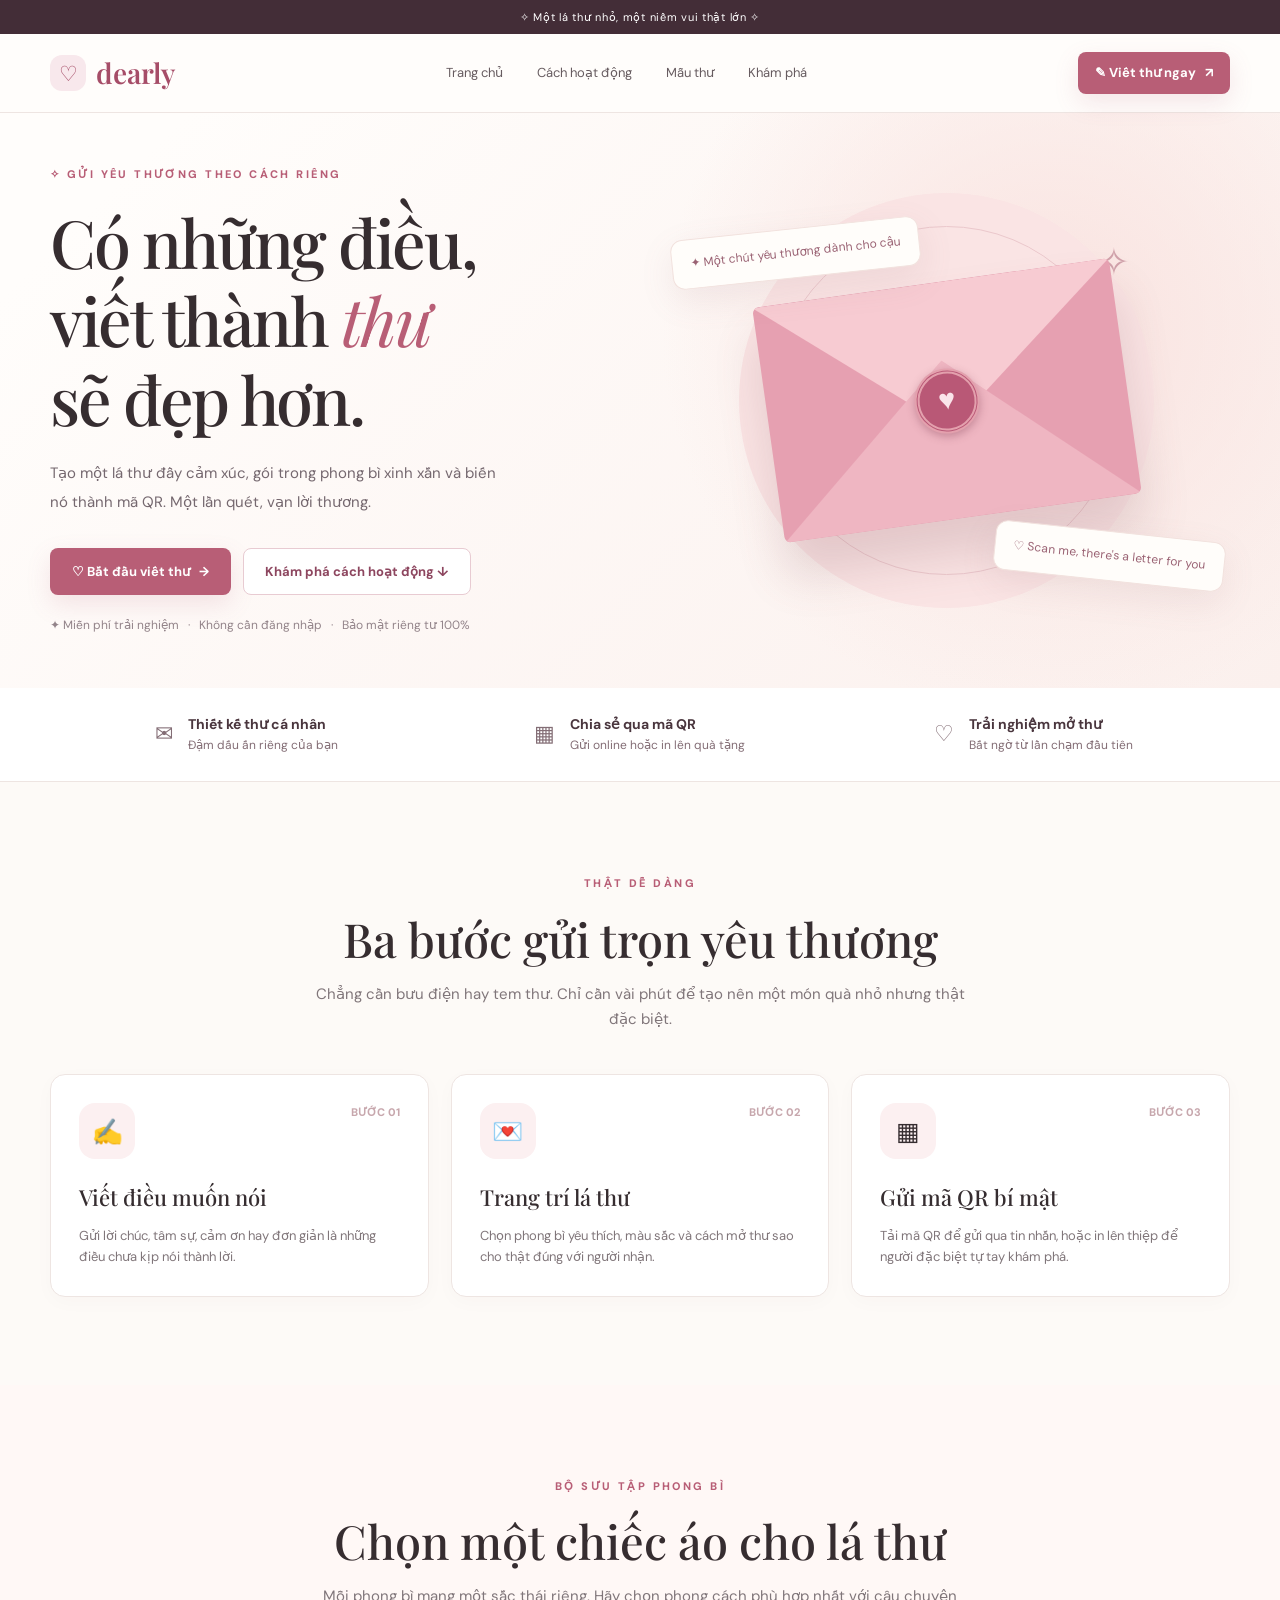
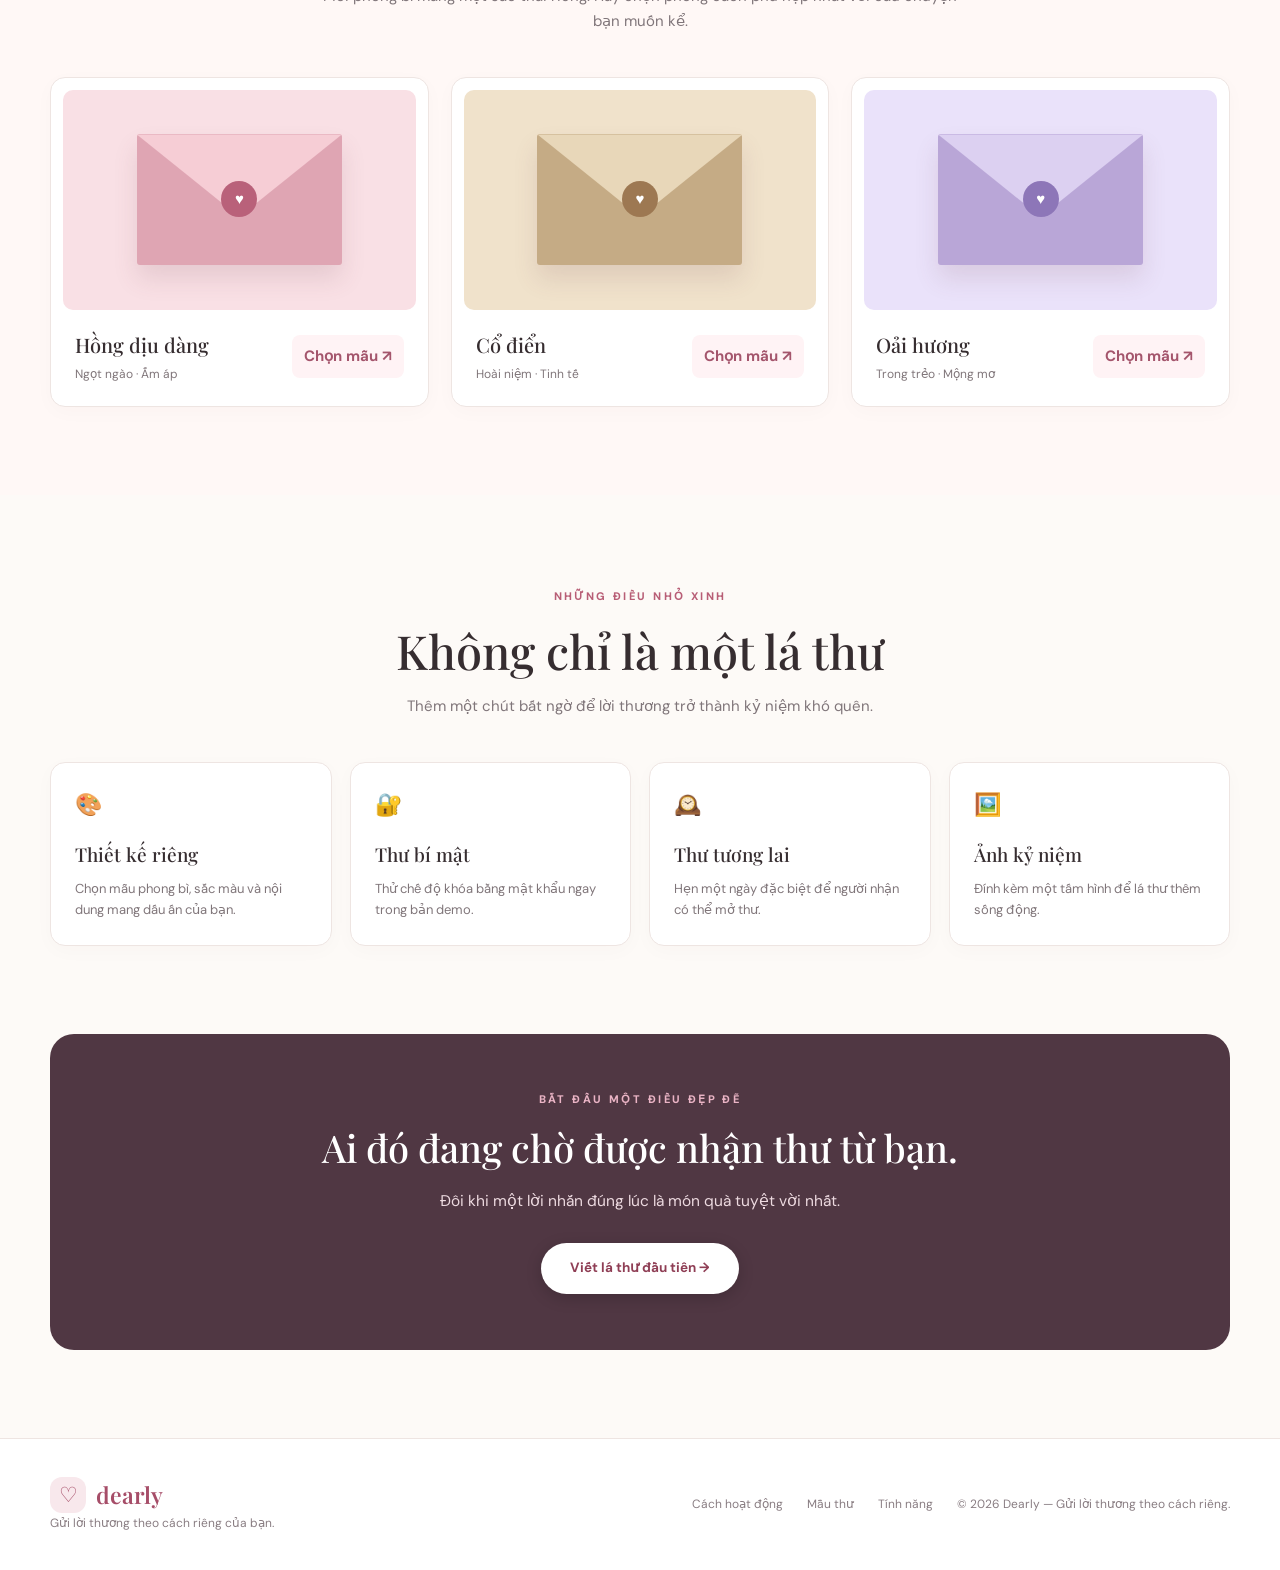
==== commit 96be5d06: "first_demo" ====
--- a/index.html
+++ b/index.html
@@ -21,8 +21,19 @@
 	<link
 		href="https://fonts.googleapis.com/css2?family=DM+Sans:wght@400;500;600;700;800&family=Playfair+Display:ital,wght@0,400;0,500;0,600;0,700;1,400;1,500;1,600;1,700&display=swap"
 		rel="stylesheet">
-	<link rel="stylesheet" href="style.css?v=prod_launch_1">
+	<link rel="stylesheet" href="style.css?v=music_update_1">
 <style id="unlockFixStyle">
+.hidden,
+.receiverFull.hidden,
+.workspace.hidden,
+#receivePage.hidden,
+#workspace.hidden,
+#resultPage.hidden,
+#homepage.hidden,
+[hidden] {
+	display: none !important;
+}
+
 #unlockArea {
 	background: #ffffff !important;
 	border: 1px solid #ebdcd5 !important;
@@ -281,11 +292,9 @@
 							<div class="field"><label>Tiêu đề lá thư</label><input id="subject" maxlength="100"
 									placeholder="Một điều nhỏ muốn gửi đến cậu..."></div>
 							<div class="field"><label>Nội dung lá thư <span
-										style="color:var(--rose)">*</span></label><textarea id="message"
-									maxlength="1400"
-									placeholder="Cậu biết không, có những điều mình đã muốn nói từ rất lâu..."></textarea>
+										style="color:var(--rose)">*</span></label><textarea id="message" maxlength="75000" placeholder="Cậu biết không, có những điều mình đã muốn nói từ rất lâu... (Hỗ trợ viết tâm sự dài lên đến 10.000 từ)"></textarea>
 								<div class="inlineRow"><span class="muted">Viết từ trái tim, không cần hoàn
-										hảo.</span><span class="muted" id="charCount">0/1400</span></div>
+										hảo.</span><span class="muted" id="charCount">0 / 10.000 từ</span></div>
 							</div>
 							<div class="field"><label>Lời kết / Chữ ký cuối thư</label><input id="closing" maxlength="80"
 									placeholder="Ví dụ: Thương mến, [Tên bạn] ♡"><span class="muted" style="font-size:12px;margin-top:4px;display:block">Tùy chỉnh lời kết hoặc chữ ký theo ý bạn (mặc định: Thương mến, [Tên bạn] ♡)</span></div>
@@ -293,26 +302,37 @@
 						<div id="step2" class="hidden">
 							<p class="muted" style="margin-bottom:18px">Chọn một phong bì phù hợp với cảm xúc của lá
 								thư.</p>
-							<div class="themeSelector"><button class="themeChoice active" data-theme="rose">
+							<div class="themeSelector"><button type="button" class="themeChoice active" data-theme="rose">
 									<div class="themeThumb templateVisual pink">
 										<div class="miniEnv"></div>
 									</div><span>Hồng dịu dàng</span>
-								</button><button class="themeChoice" data-theme="cream">
+								</button><button type="button" class="themeChoice" data-theme="cream">
 									<div class="themeThumb templateVisual cream">
 										<div class="miniEnv"></div>
 									</div><span>Cổ điển</span>
-								</button><button class="themeChoice" data-theme="lavender">
+								</button><button type="button" class="themeChoice" data-theme="lavender">
 									<div class="themeThumb templateVisual lavender">
 										<div class="miniEnv"></div>
 									</div><span>Oải hương</span>
 								</button></div>
-							<div class="field" style="margin-top:23px"><label>Thêm một ảnh kỷ niệm (xem trước trên thiết
-									bị)</label><input type="file" id="photo" accept="image/*"><span class="muted">Ảnh
-									đính kèm chỉ hiển thị trong bản xem trước, không được nhúng vào QR.</span></div>
-							<div class="field"><label>Nhạc nền khi mở thư</label><select id="music">
-									<option value="chime" selected>Giai điệu chuông gió lãng mạn</option>
-									<option value="none">Không phát nhạc</option>
-								</select></div>
+							
+							<div class="field" style="margin-top:24px">
+								<label for="music">Nhạc nền khi mở thư</label>
+								<div class="musicSelectRow">
+									<select id="music" onchange="onLetterMusicChanged()">
+										<option value="chime" selected>✨ Chuông gió ngân vang (Wind Chime)</option>
+										<option value="piano">🎹 Giai điệu dương cầm (Soft Piano)</option>
+										<option value="harp">🪕 Đàn hạc thiên đường (Dreamy Harp)</option>
+										<option value="kalimba">🎵 Hộp nhạc Kalimba (Warm Kalimba)</option>
+										<option value="waltz">💫 Khúc Valse tình yêu (Romantic Waltz)</option>
+										<option value="none">🔇 Không phát nhạc</option>
+									</select>
+									<button type="button" id="btnPreviewMusic" class="btnMusicPreview" onclick="toggleMusicPreview()" title="Nghe thử 5 giây giai điệu đã chọn">
+										▶ Nghe thử 5s
+									</button>
+								</div>
+							</div>
+							<div class="notice" style="margin-top:auto;margin-bottom:0">💡 Mẹo: Chạm vào phong bì ở khung xem trước bên phải để trải nghiệm hiệu ứng mở thư cùng giai điệu bạn đã chọn.</div>
 						</div>
 						<div id="step3" class="hidden">
 							<p class="muted">Lựa chọn cách người nhận mở lá thư — an toàn, riêng tư và đầy cảm xúc.</p>
@@ -339,7 +359,7 @@
 					<div class="previewHeader"><span>✧ Xem trước lá thư</span><span class="liveBadge">LIVE
 							PREVIEW</span></div>
 					<div class="previewStage">
-						<div id="previewEnv" class="previewEnv" onclick="togglePreview()">
+						<div id="previewEnv" class="previewEnv" onclick="openStudioPreview()">
 							<div class="envBack"></div>
 							<div class="envLetterSlip">
 								<div class="slipLine"></div>
@@ -352,6 +372,7 @@
 							<div class="envLabel" id="envLabel">Dành cho một người đặc biệt</div>
 						</div>
 						<div class="letterPaper hidden" id="previewPaper" title="Nhấn để gấp thư lại">
+							<button class="paperCloseBtn" onclick="closeStudioPreview(event)" title="Gấp thư lại" aria-label="Gấp thư lại">✕</button>
 							<div class="paperPostmark">
 								<div class="postmarkCircle">
 									<span>DEARLY</span>
@@ -365,9 +386,7 @@
 							</div>
 							<div class="paperBodyWrapper">
 								<div class="bodyText" id="previewMessage">Những lời yêu thương của bạn sẽ hiện lên ở đây...</div>
-								<img id="previewPhoto"
-									style="display:none;width:100%;border-radius:8px;margin-top:14px;max-height:160px;object-fit:cover;box-shadow:0 4px 12px rgba(0,0,0,0.08);"
-									alt="Ảnh đính kèm">
+								
 							</div>
 							<div class="paperFooter">
 								<div class="paperWaxStamp">♥</div>
@@ -1725,10 +1744,11 @@
 
 			};
 			window.QRCore = { QRCode: require("index"), L: require("QRErrorCorrectLevel").L };
-		})();</script>
+		})();
+</script>
 	<script>
 		const $ = id => document.getElementById(id);
-		let step = 1, theme = 'rose', previewOpen = false, photoData = '', shareUrl = '', letter = null, received = null, unlocked = false;
+		let step = 1, theme = 'rose', previewOpen = false, shareUrl = '', letter = null, received = null, unlocked = false;
 		const val = id => $(id) ? $(id).value.trim() : '';
 
 		function toast(t) {
@@ -1748,7 +1768,18 @@
 
 		function goHome(section) {
 			clearInterval(window.countdownTimer);
-			history.replaceState(null, '', location.pathname + location.search);
+			history.replaceState(null, '', location.pathname + (location.search || ''));
+			if ($('receivePaper')) {
+				$('receivePaper').classList.add('hidden');
+				$('receivePaper').style.display = 'none';
+			}
+			if ($('receiveEnv')) {
+				$('receiveEnv').classList.remove('hidden', 'is-opening', 'fading-out');
+				$('receiveEnv').style.opacity = '1';
+				$('receiveEnv').style.display = '';
+			}
+			if ($('replyLetterBtn')) $('replyLetterBtn').classList.add('hidden');
+			if ($('closeLetterBtn')) $('closeLetterBtn').classList.add('hidden');
 			show('homepage');
 			if (section) setTimeout(() => {
 				const el = $(section);
@@ -1758,6 +1789,7 @@
 
 		function startCreate(t) {
 			clearInterval(window.countdownTimer);
+			if (previewOpen) closeStudioPreview();
 			if (t) setTheme(t);
 			step = 1;
 			updateStep();
@@ -1767,8 +1799,20 @@
 		function setTheme(t) {
 			theme = t;
 			document.querySelectorAll('.themeChoice').forEach(b => b.classList.toggle('active', b.dataset.theme === t));
-			if ($('previewEnv')) $('previewEnv').className = 'previewEnv ' + t;
-			if ($('receiveEnv')) $('receiveEnv').className = 'previewEnv ' + t;
+			const pEnv = $('previewEnv');
+			if (pEnv) {
+				pEnv.classList.remove('rose', 'cream', 'lavender');
+				pEnv.classList.add(t);
+				if (previewOpen) {
+					pEnv.classList.add('hidden');
+					pEnv.style.display = 'none';
+				}
+			}
+			const rEnv = $('receiveEnv');
+			if (rEnv) {
+				rEnv.classList.remove('rose', 'cream', 'lavender');
+				rEnv.classList.add(t);
+			}
 			const ps = document.querySelector('.previewStage');
 			if (ps) {
 				ps.classList.remove('rose', 'cream', 'lavender');
@@ -1793,10 +1837,17 @@
 		}
 
 		function nextStep() {
-			if (step === 1 && !val('message')) {
-				toast('Hãy viết nội dung lá thư trước nhé ♡');
-				$('message').focus();
-				return;
+			if (step === 1) {
+				if (!val('message')) {
+					toast('Hãy viết nội dung lá thư trước nhé ♡');
+					$('message').focus();
+					return;
+				}
+				if (countWords(val('message')) > 10000) {
+					toast('Nội dung lá thư dài quá 10.000 từ rồi, bạn hãy rút gọn bớt một chút nhé ♡');
+					$('message').focus();
+					return;
+				}
 			}
 			if (step < 3) {
 				step++;
@@ -1806,26 +1857,42 @@
 			generate();
 		}
 
+		function countWords(str) {
+			const trimmed = (str || '').trim();
+			return trimmed ? trimmed.split(/\s+/).length : 0;
+		}
+
 		function syncPreview() {
-			$('charCount').textContent = $('message').value.length + '/1400';
+			const wordCount = countWords(val('message'));
+			if ($('charCount')) {
+				$('charCount').textContent = wordCount.toLocaleString('vi-VN') + ' / 10.000 từ';
+				if (wordCount > 10000) {
+					$('charCount').style.color = '#c93b58';
+					$('charCount').style.fontWeight = 'bold';
+				} else {
+					$('charCount').style.color = '';
+					$('charCount').style.fontWeight = '';
+				}
+			}
 			$('envLabel').textContent = 'Dành cho ' + (val('receiver') || 'một người đặc biệt');
 			$('previewTitle').textContent = val('subject') || 'Một lời nhắn cho cậu';
 			$('previewMessage').textContent = val('message') || 'Những lời yêu thương của bạn sẽ hiện lên ở đây...';
 			const defaultSign = 'Thương mến, ' + (val('sender') || 'một người đặc biệt') + ' ♡';
 			$('previewSign').textContent = val('closing') || defaultSign;
+
 			if ($('closing') && !val('closing')) {
 				$('closing').placeholder = val('sender') ? ('Thương mến, ' + val('sender') + ' ♡') : 'Ví dụ: Thương mến, [Tên bạn] ♡';
 			}
 		}
 		['sender', 'receiver', 'subject', 'message', 'closing'].forEach(id => $(id) && $(id).addEventListener('input', syncPreview));
 
-		function togglePreview() {
-			previewOpen = !previewOpen;
-			$('previewEnv').classList.toggle('hidden', previewOpen);
-			$('previewPaper').classList.toggle('hidden', !previewOpen);
-			$('previewHint').textContent = previewOpen ? '♡ Nhấn vào lá thư để gấp lại phong bì' : '✉ Nhấn vào phong bì để mở xem trước';
-		}
-		if ($('previewPaper')) $('previewPaper').onclick = togglePreview;
+		if ($('previewPaper')) {
+			$('previewPaper').onclick = (e) => {
+				if (e.target && e.target.tagName !== 'BUTTON' && e.target.tagName !== 'A') {
+					closeStudioPreview(e);
+				}
+			};
+		}
 
 		if ($('photo')) {
 			$('photo').onchange = e => {
@@ -1951,16 +2018,39 @@
 				d: access === 'date' ? val('openAt') : ''
 			};
 			shareUrl = location.href.split('#')[0] + '#letter=' + pack(letter);
+			let qrSuccess = true;
 			try {
 				drawQR(shareUrl);
 			} catch (e) {
-				toast('Nội dung quá dài để tạo mã QR, hãy rút ngắn đôi chút nhé.');
-				return;
+				qrSuccess = false;
+				const canvas = $('qrCanvas');
+				if (canvas) {
+					const ctx = canvas.getContext('2d');
+					canvas.width = 280;
+					canvas.height = 280;
+					ctx.fillStyle = '#fffdfa';
+					ctx.fillRect(0, 0, 280, 280);
+					ctx.strokeStyle = '#ebd9d2';
+					ctx.lineWidth = 2;
+					ctx.strokeRect(12, 12, 256, 256);
+					ctx.fillStyle = '#9b4258';
+					ctx.font = 'bold 15px "DM Sans", sans-serif';
+					ctx.textAlign = 'center';
+					ctx.fillText('💌 Lá thư tâm sự dài', 140, 100);
+					ctx.fillStyle = '#6e5860';
+					ctx.font = '13px "DM Sans", sans-serif';
+					ctx.fillText('Nội dung vượt giới hạn mã QR.', 140, 138);
+					ctx.fillText('Bạn hãy dùng Link chia sẻ', 140, 162);
+					ctx.fillText('hoặc nút Chia sẻ bên dưới nhé ♡', 140, 186);
+				}
 			}
 			$('resultTitle').textContent = letter.t || 'Một lá thư dành riêng';
 			$('resultTo').textContent = 'Gửi đến ' + (letter.r || 'một người đặc biệt');
 			$('resultUrl').textContent = shareUrl;
 			show('resultPage');
+			if (!qrSuccess) {
+				toast('Lá thư dài: Hãy sao chép liên kết bên dưới để gửi cho người nhận nhé ♡');
+			}
 		}
 
 		function downloadQR() {
@@ -2025,32 +2115,371 @@
 			window.countdownTimer = setInterval(update, 1000);
 		}
 
+						/* ==========================================================================
+		   DEARLY AUDIO ENGINE (ROBUST AMBIENT & FULL LETTER SONGS)
+		   ========================================================================== */
+		try { localStorage.removeItem('dearly_ambient'); } catch(e){}
+		const DearlyAudio = {
+			ctx: null,
+			previewTimerInterval: null,
+			activeLetterNodes: [],
+
+			async initCtx() {
+				if (!this.ctx) {
+					const AudioCtx = window.AudioContext || window.webkitAudioContext;
+					if (AudioCtx) this.ctx = new AudioCtx();
+				}
+				if (this.ctx && this.ctx.state === 'suspended') {
+					try { await this.ctx.resume(); } catch (e) {}
+				}
+				return this.ctx;
+			},
+
+			playTone(freq, time, duration, type = 'sine', maxGain = 0.12, overtone = false) {
+				if (!this.ctx) return;
+				const now = this.ctx.currentTime;
+				const startTime = now + time;
+
+				const osc = this.ctx.createOscillator();
+				const gain = this.ctx.createGain();
+				osc.type = type;
+				osc.frequency.setValueAtTime(freq, startTime);
+
+				gain.gain.setValueAtTime(0.0001, startTime);
+				gain.gain.exponentialRampToValueAtTime(maxGain, startTime + 0.03);
+				gain.gain.exponentialRampToValueAtTime(0.0001, startTime + duration);
+
+				osc.connect(gain);
+				gain.connect(this.ctx.destination);
+
+				osc.start(startTime);
+				osc.stop(startTime + duration);
+				this.activeLetterNodes.push(osc);
+
+				if (overtone) {
+					const osc2 = this.ctx.createOscillator();
+					const gain2 = this.ctx.createGain();
+					osc2.type = 'sine';
+					osc2.frequency.setValueAtTime(freq * 2, startTime);
+
+					gain2.gain.setValueAtTime(0.0001, startTime);
+					gain2.gain.exponentialRampToValueAtTime(maxGain * 0.35, startTime + 0.02);
+					gain2.gain.exponentialRampToValueAtTime(0.0001, startTime + duration * 0.65);
+
+					osc2.connect(gain2);
+					gain2.connect(this.ctx.destination);
+
+					osc2.start(startTime);
+					osc2.stop(startTime + duration * 0.65);
+					this.activeLetterNodes.push(osc2);
+				}
+			},
+
+			// FULL, COMPLETE SONGS FOR LETTER RECIPIENTS (~16 to 18 seconds of enchantment)
+			melodies: {
+				chime(pt) {
+					const notes = [
+						// Opening sparkling sweep
+						{ f: 523.25, t: 0.0, d: 1.4 },  // C5
+						{ f: 659.25, t: 0.22, d: 1.4 }, // E5
+						{ f: 783.99, t: 0.44, d: 1.6 }, // G5
+						{ f: 987.77, t: 0.66, d: 1.8 }, // B5
+						{ f: 1046.50, t: 0.88, d: 2.2 },// C6
+						{ f: 1318.51, t: 1.30, d: 2.5 },// E6
+						// Verse 1
+						{ f: 880.00, t: 2.2, d: 1.5 },  // A5
+						{ f: 783.99, t: 2.8, d: 1.5 },  // G5
+						{ f: 659.25, t: 3.4, d: 1.6 },  // E5
+						{ f: 587.33, t: 4.0, d: 1.6 },  // D5
+						{ f: 523.25, t: 4.6, d: 2.2 },  // C5
+						// Verse 2
+						{ f: 659.25, t: 5.6, d: 1.5 },  // E5
+						{ f: 783.99, t: 6.2, d: 1.5 },  // G5
+						{ f: 987.77, t: 6.8, d: 1.8 },  // B5
+						{ f: 1174.66, t: 7.4, d: 2.0 }, // D6
+						{ f: 1046.50, t: 8.2, d: 2.4 }, // C6
+						// Outro cadence
+						{ f: 880.00, t: 9.4, d: 1.6 },  // A5
+						{ f: 783.99, t: 10.2, d: 1.8 }, // G5
+						{ f: 659.25, t: 11.0, d: 2.0 }, // E5
+						{ f: 587.33, t: 11.8, d: 2.2 }, // D5
+						{ f: 523.25, t: 12.6, d: 4.5 }  // C5
+					];
+					notes.forEach(n => pt(n.f, n.t, n.d, 'sine', 0.12, true));
+				},
+
+				piano(pt) {
+					const notes = [
+						// Opening rich piano arpeggio
+						{ f: 261.63, t: 0.0, d: 2.4, v: 0.10 }, // C4
+						{ f: 329.63, t: 0.18, d: 2.2, v: 0.10 },// E4
+						{ f: 392.00, t: 0.36, d: 2.2, v: 0.11 },// G4
+						{ f: 523.25, t: 0.54, d: 2.4, v: 0.12 },// C5
+						{ f: 659.25, t: 0.72, d: 2.4, v: 0.12 },// E5
+						{ f: 783.99, t: 1.10, d: 2.8, v: 0.13 },// G5
+						// Lyrical theme
+						{ f: 659.25, t: 2.0, d: 1.8, v: 0.11 }, // E5
+						{ f: 587.33, t: 2.6, d: 1.8, v: 0.11 }, // D5
+						{ f: 523.25, t: 3.2, d: 2.0, v: 0.12 }, // C5
+						{ f: 493.88, t: 3.8, d: 2.0, v: 0.10 }, // B4
+						{ f: 440.00, t: 4.4, d: 2.2, v: 0.11 }, // A4
+						// Sub-theme
+						{ f: 349.23, t: 5.4, d: 2.0, v: 0.10 }, // F4
+						{ f: 440.00, t: 6.0, d: 2.0, v: 0.11 }, // A4
+						{ f: 523.25, t: 6.6, d: 2.2, v: 0.12 }, // C5
+						{ f: 659.25, t: 7.2, d: 2.2, v: 0.12 }, // E5
+						{ f: 587.33, t: 7.9, d: 2.4, v: 0.11 }, // D5
+						// Romantic climax & warm finish
+						{ f: 783.99, t: 9.0, d: 2.2, v: 0.13 }, // G5
+						{ f: 880.00, t: 9.8, d: 2.4, v: 0.13 }, // A5
+						{ f: 1046.50, t: 10.6, d: 2.6, v: 0.14 },// C6
+						{ f: 783.99, t: 11.6, d: 2.6, v: 0.12 }, // G5
+						{ f: 659.25, t: 12.6, d: 2.8, v: 0.11 }, // E5
+						{ f: 523.25, t: 13.6, d: 4.5, v: 0.12 }  // C5
+					];
+					notes.forEach(n => pt(n.f, n.t, n.d, 'triangle', n.v || 0.11, true));
+				},
+
+				harp(pt) {
+					const notes = [
+						// Glissando sweep
+						{ f: 392.00, t: 0.0, d: 2.0 },  // G4
+						{ f: 493.88, t: 0.14, d: 2.0 }, // B4
+						{ f: 587.33, t: 0.28, d: 2.0 }, // D5
+						{ f: 783.99, t: 0.42, d: 2.2 }, // G5
+						{ f: 987.77, t: 0.56, d: 2.4 }, // B5
+						{ f: 1174.66, t: 0.72, d: 2.6 },// D6
+						{ f: 1567.98, t: 0.90, d: 3.4 },// G6
+						// Melody 1
+						{ f: 1318.51, t: 2.0, d: 1.8 }, // E6
+						{ f: 1174.66, t: 2.6, d: 1.8 }, // D6
+						{ f: 987.77, t: 3.2, d: 2.0 },  // B5
+						{ f: 783.99, t: 3.8, d: 2.2 },  // G5
+						{ f: 880.00, t: 4.5, d: 2.0 },  // A5
+						{ f: 987.77, t: 5.2, d: 2.4 },  // B5
+						// Second flourish
+						{ f: 587.33, t: 6.2, d: 1.8 },  // D5
+						{ f: 783.99, t: 6.8, d: 2.0 },  // G5
+						{ f: 987.77, t: 7.4, d: 2.2 },  // B5
+						{ f: 1174.66, t: 8.0, d: 2.4 }, // D6
+						{ f: 1046.50, t: 8.8, d: 2.6 }, // C6
+						// Heavenly resolution
+						{ f: 987.77, t: 9.8, d: 2.6 },  // B5
+						{ f: 783.99, t: 10.8, d: 3.0 }, // G5
+						{ f: 587.33, t: 11.8, d: 3.5 }, // D5
+						{ f: 392.00, t: 12.8, d: 4.5 }  // G4
+					];
+					notes.forEach(n => pt(n.f, n.t, n.d, 'sine', 0.10, false));
+				},
+
+				kalimba(pt) {
+					const notes = [
+						// Opening phrase
+						{ f: 329.63, t: 0.0, d: 1.6 },  // E4
+						{ f: 415.30, t: 0.20, d: 1.6 }, // G#4
+						{ f: 493.88, t: 0.40, d: 1.7 }, // B4
+						{ f: 659.25, t: 0.60, d: 1.9 }, // E5
+						{ f: 830.61, t: 0.85, d: 2.4 }, // G#5
+						{ f: 987.77, t: 1.25, d: 2.8 }, // B5
+						// Nostalgic melody
+						{ f: 830.61, t: 2.1, d: 1.6 },  // G#5
+						{ f: 659.25, t: 2.6, d: 1.6 },  // E5
+						{ f: 554.37, t: 3.1, d: 1.6 },  // C#5
+						{ f: 493.88, t: 3.6, d: 1.8 },  // B4
+						{ f: 415.30, t: 4.2, d: 2.0 },  // G#4
+						// Second phrase
+						{ f: 493.88, t: 5.0, d: 1.6 },  // B4
+						{ f: 554.37, t: 5.5, d: 1.6 },  // C#5
+						{ f: 659.25, t: 6.0, d: 1.8 },  // E5
+						{ f: 830.61, t: 6.6, d: 2.0 },  // G#5
+						{ f: 739.99, t: 7.3, d: 2.2 },  // F#5
+						// Outro
+						{ f: 830.61, t: 8.3, d: 2.0 },  // G#5
+						{ f: 987.77, t: 9.0, d: 2.2 },  // B5
+						{ f: 1108.73, t: 9.8, d: 2.4 }, // C#6
+						{ f: 987.77, t: 10.6, d: 2.4 }, // B5
+						{ f: 830.61, t: 11.4, d: 2.6 }, // G#5
+						{ f: 659.25, t: 12.3, d: 3.0 }, // E5
+						{ f: 493.88, t: 13.2, d: 4.0 }  // B4
+					];
+					notes.forEach(n => pt(n.f, n.t, n.d, 'triangle', 0.12, true));
+				},
+
+				waltz(pt) {
+					const notes = [
+						{ f: 293.66, t: 0.0, d: 1.8 },   // D4
+						{ f: 440.00, t: 0.28, d: 1.4 },  // A4
+						{ f: 587.33, t: 0.52, d: 1.6 },  // D5
+						{ f: 554.37, t: 0.85, d: 1.6 },  // C#5
+						{ f: 493.88, t: 1.15, d: 1.8 },  // B4
+						{ f: 440.00, t: 1.50, d: 2.8 },  // A4
+						{ f: 392.00, t: 2.3, d: 1.8 },   // G4
+						{ f: 493.88, t: 2.6, d: 1.5 },   // B4
+						{ f: 587.33, t: 2.9, d: 1.8 },   // D5
+						{ f: 659.25, t: 3.5, d: 2.0 },   // E5
+						{ f: 587.33, t: 4.1, d: 2.0 },   // D5
+						{ f: 493.88, t: 4.7, d: 2.2 },   // B4
+						{ f: 440.00, t: 5.5, d: 2.0 },   // A4
+						{ f: 554.37, t: 5.8, d: 1.6 },   // C#5
+						{ f: 659.25, t: 6.1, d: 1.8 },   // E5
+						{ f: 739.99, t: 6.8, d: 2.2 },   // F#5
+						{ f: 659.25, t: 7.5, d: 2.2 },   // E5
+						{ f: 587.33, t: 8.2, d: 2.5 },   // D5
+						{ f: 440.00, t: 9.2, d: 2.0 },   // A4
+						{ f: 493.88, t: 9.9, d: 2.0 },   // B4
+						{ f: 554.37, t: 10.6, d: 2.2 },  // C#5
+						{ f: 587.33, t: 11.4, d: 3.0 },  // D5
+						{ f: 880.00, t: 12.4, d: 4.2 }   // A5
+					];
+					notes.forEach(n => pt(n.f, n.t, n.d, 'sine', 0.11, true));
+				}
+			},
+
+			async playLetterMelody(key, isPreview = false) {
+				if (!key || key === 'none') return;
+				const ctx = await this.initCtx();
+				if (!ctx) return;
+				this.stopLetterMelody();
+				const fn = this.melodies[key] || this.melodies['chime'];
+				fn((f, t, d, ty, g, ov) => this.playTone(f, t, d, ty, g, ov));
+			},
+
+			stopLetterMelody() {
+				this.activeLetterNodes.forEach(node => {
+					try { node.stop(); } catch (e) {}
+				});
+				this.activeLetterNodes = [];
+			},
+
+			
+		};
+
 		function playMusicBoxChime() {
-			try {
-				const AudioCtx = window.AudioContext || window.webkitAudioContext;
-				if (!AudioCtx) return;
-				const ctx = new AudioCtx();
-				const notes = [
-					{ f: 523.25, t: 0.0, d: 1.2 },
-					{ f: 659.25, t: 0.16, d: 1.2 },
-					{ f: 783.99, t: 0.32, d: 1.4 },
-					{ f: 987.77, t: 0.48, d: 1.6 },
-					{ f: 1046.50, t: 0.64, d: 2.2 }
-				];
-				notes.forEach(n => {
-					const osc = ctx.createOscillator();
-					const gain = ctx.createGain();
-					osc.type = 'sine';
-					osc.frequency.setValueAtTime(n.f, ctx.currentTime + n.t);
-					gain.gain.setValueAtTime(0.0001, ctx.currentTime + n.t);
-					gain.gain.exponentialRampToValueAtTime(0.08, ctx.currentTime + n.t + 0.02);
-					gain.gain.exponentialRampToValueAtTime(0.0001, ctx.currentTime + n.t + n.d);
-					osc.connect(gain);
-					gain.connect(ctx.destination);
-					osc.start(ctx.currentTime + n.t);
-					osc.stop(ctx.currentTime + n.t + n.d);
-				});
-			} catch (e) {}
+			DearlyAudio.playLetterMelody('chime', false);
+		}
+
+		
+		/* 5-second Music Preview Controller */
+		let isPreviewingMusic = false;
+		let previewCountdown = 5;
+		let previewTimerInterval = null;
+
+		async function toggleMusicPreview() {
+			const sel = $('music');
+			const key = sel ? sel.value : 'chime';
+			const btn = $('btnPreviewMusic');
+
+			if (isPreviewingMusic) {
+				stopMusicPreview();
+				return;
+			}
+
+			if (key === 'none') {
+				toast('Lựa chọn hiện tại là "Không phát nhạc" ♡');
+				return;
+			}
+
+			await DearlyAudio.initCtx();
+			isPreviewingMusic = true;
+			previewCountdown = 5;
+			if (btn) {
+				btn.classList.add('is-playing');
+				btn.textContent = `⏹ Dừng (${previewCountdown}s)`;
+			}
+
+			DearlyAudio.playLetterMelody(key, true);
+			const musicNames = {
+				chime: 'Chuông gió ngân vang',
+				piano: 'Giai điệu dương cầm',
+				harp: 'Đàn hạc thiên đường',
+				kalimba: 'Hộp nhạc Kalimba',
+				waltz: 'Khúc Valse tình yêu'
+			};
+			toast(`🎶 Đang nghe thử 5s: ${musicNames[key] || key}`);
+
+			previewTimerInterval = setInterval(() => {
+				previewCountdown--;
+				if (previewCountdown <= 0) {
+					stopMusicPreview();
+				} else if (btn) {
+					btn.textContent = `⏹ Dừng (${previewCountdown}s)`;
+				}
+			}, 1000);
+		}
+
+		function stopMusicPreview() {
+			isPreviewingMusic = false;
+			clearInterval(previewTimerInterval);
+			DearlyAudio.stopLetterMelody();
+			const btn = $('btnPreviewMusic');
+			if (btn) {
+				btn.classList.remove('is-playing');
+				btn.textContent = '▶ Nghe thử 5s';
+			}
+		}
+
+		function onLetterMusicChanged() {
+			if (isPreviewingMusic) stopMusicPreview();
+		}
+
+		/* Studio Letter Preview with Envelope Unfolding Animation */
+		let isOpeningStudio = false;
+		async function openStudioPreview() {
+			if (isOpeningStudio) return;
+			isOpeningStudio = true;
+			const env = $('previewEnv');
+			if (!env) return;
+			env.classList.add('is-opening');
+
+			await DearlyAudio.initCtx();
+			const selectedMusic = ($('music') && $('music').value) ? $('music').value : 'chime';
+			DearlyAudio.playLetterMelody(selectedMusic, false);
+
+			setTimeout(() => {
+				env.classList.add('fading-out');
+			}, 550);
+
+			setTimeout(() => {
+				env.classList.add('hidden');
+				env.style.display = 'none';
+				env.classList.remove('is-opening', 'fading-out');
+				const paper = $('previewPaper');
+				if (paper) {
+					paper.classList.remove('hidden');
+					paper.style.display = 'block';
+				}
+				previewOpen = true;
+				if ($('previewHint')) $('previewHint').textContent = '✉ Nhấn vào lá thư hoặc nút ✕ để gấp lại';
+				isOpeningStudio = false;
+			}, 820);
+		}
+
+		function closeStudioPreview(e) {
+			if (e) e.stopPropagation();
+			DearlyAudio.stopLetterMelody();
+			const paper = $('previewPaper');
+			if (paper) {
+				paper.classList.add('hidden');
+				paper.style.display = 'none';
+			}
+			const env = $('previewEnv');
+			if (env) {
+				env.classList.remove('hidden', 'is-opening', 'fading-out');
+				env.style.display = '';
+				env.style.opacity = '1';
+			}
+			previewOpen = false;
+			if ($('previewHint')) $('previewHint').textContent = '✉ Nhấn vào phong bì để mở xem trước';
+			toast('Đã gấp lá thư lại ♡');
+		}
+
+		function togglePreview() {
+			const env = $('previewEnv');
+			if (env && !env.classList.contains('hidden') && env.style.display !== 'none') {
+				openStudioPreview();
+			} else {
+				closeStudioPreview();
+			}
 		}
 
 		function renderReceived(l, demo = false) {
@@ -2067,7 +2496,9 @@
 				rs.classList.add(th);
 			}
 			$('receiveEnv').classList.remove('hidden', 'is-opening', 'fading-out');
+			$('receiveEnv').style.display = '';
 			$('receivePaper').classList.add('hidden');
+			$('receivePaper').style.display = 'none';
 			if ($('replyLetterBtn')) $('replyLetterBtn').classList.add('hidden');
 			if ($('closeLetterBtn')) $('closeLetterBtn').classList.add('hidden');
 
@@ -2165,17 +2596,17 @@
 			} catch (e) {}
 		}
 
-		let isOpeningLetter = false;
-		function openReceived() {
+				let isOpeningLetter = false;
+		async function openReceived() {
 			if (!unlocked) { toast('Lá thư chưa thể mở lúc này'); return; }
 			if (isOpeningLetter) return;
 			isOpeningLetter = true;
 			const env = $('receiveEnv');
 			env.classList.add('is-opening');
 
-			if ((received && received.mu === 'chime') || ($('music') && $('music').value === 'chime')) {
-				playMusicBoxChime();
-			}
+			await DearlyAudio.initCtx();
+			const chosenMusic = (received && received.mu) ? received.mu : (($('music') && $('music').value) ? $('music').value : 'chime');
+			DearlyAudio.playLetterMelody(chosenMusic, false);
 
 			setTimeout(() => {
 				env.classList.add('fading-out');
@@ -2183,19 +2614,32 @@
 
 			setTimeout(() => {
 				env.classList.add('hidden');
+				env.style.display = 'none';
 				env.classList.remove('is-opening', 'fading-out');
-				$('receivePaper').classList.remove('hidden');
+				const rPaper = $('receivePaper');
+				if (rPaper) {
+					rPaper.classList.remove('hidden');
+					rPaper.style.display = 'block';
+				}
 				if ($('replyLetterBtn')) $('replyLetterBtn').classList.remove('hidden');
 				if ($('closeLetterBtn')) $('closeLetterBtn').classList.remove('hidden');
 				isOpeningLetter = false;
-				createHeartBurst($('receivePaper'));
+				// Heart burst removed as requested for clean & elegant reading
 			}, 820);
 		}
 
 		function closeReceived() {
-			$('receivePaper').classList.add('hidden');
+			const rPaper = $('receivePaper');
+			if (rPaper) {
+				rPaper.classList.add('hidden');
+				rPaper.style.display = 'none';
+			}
 			const env = $('receiveEnv');
-			env.classList.remove('hidden', 'is-opening', 'fading-out');
+			if (env) {
+				env.classList.remove('hidden', 'is-opening', 'fading-out');
+				env.style.display = '';
+				env.style.opacity = '1';
+			}
 			if ($('replyLetterBtn')) $('replyLetterBtn').classList.add('hidden');
 			if ($('closeLetterBtn')) $('closeLetterBtn').classList.add('hidden');
 			toast('Đã gấp lá thư lại ♡');
@@ -2210,16 +2654,26 @@
 					renderReceived(unpack(location.hash.slice(8)));
 				} catch (e) {
 					toast('Không thể đọc dữ liệu từ mã thư này');
+					show('homepage');
 				}
 			} else if (location.hash === '#create' || location.hash === '#workspace' || location.hash === '#studio') {
 				startCreate();
-			} else if (location.hash === '#home' || location.hash === '') {
+			} else {
 				show('homepage');
+				if (location.hash && location.hash !== '#home' && location.hash !== '#') {
+					const targetId = location.hash.slice(1);
+					const el = document.getElementById(targetId);
+					if (el) setTimeout(() => el.scrollIntoView({ behavior: 'smooth' }), 70);
+				}
 			}
 		}
 		window.addEventListener('hashchange', checkHash);
 		checkHash();
+
+		
 	</script>
+
+	
 </body>
 
-</html>+</html>
--- a/style.css
+++ b/style.css
@@ -641,7 +641,7 @@
 	display: grid;
 	grid-template-columns: minmax(0, 1.08fr) minmax(340px, .92fr);
 	gap: 26px;
-	align-items: start
+	align-items: stretch;
 }
 
 .editor,
@@ -650,7 +650,9 @@
 	border: 1px solid var(--line);
 	border-radius: 16px;
 	box-shadow: var(--shadow);
-	overflow: hidden
+	overflow: hidden;
+	display: flex;
+	flex-direction: column;
 }
 
 .editorTop {
@@ -658,7 +660,8 @@
 	border-bottom: 1px solid var(--line);
 	display: flex;
 	align-items: center;
-	justify-content: space-between
+	justify-content: space-between;
+	flex-shrink: 0;
 }
 
 .editorTop strong {
@@ -682,7 +685,18 @@
 }
 
 .editorBody {
-	padding: 27px 28px
+	padding: 27px 28px;
+	flex: 1;
+	display: flex;
+	flex-direction: column;
+}
+
+#step1:not(.hidden),
+#step2:not(.hidden),
+#step3:not(.hidden) {
+	display: flex;
+	flex-direction: column;
+	flex: 1;
 }
 
 .field {
@@ -733,7 +747,9 @@
 	display: flex;
 	align-items: center;
 	justify-content: space-between;
-	gap: 10px
+	gap: 10px;
+	margin-top: auto;
+	flex-shrink: 0;
 }
 
 .muted {
@@ -744,7 +760,8 @@
 .themeSelector {
 	display: grid;
 	grid-template-columns: repeat(3, 1fr);
-	gap: 12px
+	gap: 12px;
+	margin-bottom: 24px;
 }
 
 .themeChoice {
@@ -824,7 +841,8 @@
 	justify-content: space-between;
 	border-bottom: 1px solid var(--line);
 	font-size: 13px;
-	font-weight: 700
+	font-weight: 700;
+	flex-shrink: 0;
 }
 
 .liveBadge {
@@ -836,13 +854,17 @@
 }
 
 .previewStage {
+	flex: 1;
 	min-height: 440px;
 	background: radial-gradient(circle at 50% 55%, #f2e2df, #fbf3ef 72%);
 	padding: 28px 20px;
-	display: flex;
-	align-items: center;
-	justify-content: center;
+	display: grid;
+	place-items: center;
 	position: relative;
+}
+
+.previewStage > * {
+	grid-area: 1 / 1;
 }
 
 .previewEnv {
@@ -1092,7 +1114,10 @@
 	padding: 17px 24px;
 	text-align: center;
 	color: #918087;
-	font-size: 12px
+	font-size: 12px;
+	border-top: 1px solid #f6ece8;
+	flex-shrink: 0;
+	margin-top: auto;
 }
 
 .inlineRow {
@@ -2542,6 +2567,10 @@
 	min-height: 300px !important;
 }
 
+.receiverStage > * {
+	grid-area: 1 / 1 !important;
+}
+
 .previewEnv {
 	height: 204px !important;
 	width: 310px !important;
@@ -2775,13 +2804,17 @@
    ========================================================================== */
 
 .receiverFull {
-	background: radial-gradient(circle at 50% 20%, #fdf0f2 0%, #fef8f5 55%, #fbf3f5 100%) !important;
-	min-height: 100vh !important;
-	display: flex !important;
-	align-items: center !important;
-	justify-content: center !important;
-	padding: 28px 16px 36px 16px !important;
-	box-sizing: border-box !important;
+	background: radial-gradient(circle at 50% 20%, #fdf0f2 0%, #fef8f5 55%, #fbf3f5 100%);
+	min-height: 100vh;
+	display: flex;
+	align-items: center;
+	justify-content: center;
+	padding: 28px 16px 36px 16px;
+	box-sizing: border-box;
+}
+
+.receiverFull.hidden {
+	display: none !important;
 }
 
 .receiverCard {
@@ -3181,3 +3214,167 @@
 		margin: 0 auto;
 	}
 }
+
+/* ==========================================================================
+   GLOBAL DISPLAY & VISIBILITY OVERRIDES (CRITICAL FIX)
+   ========================================================================== */
+.hidden,
+.receiverFull.hidden,
+.workspace.hidden,
+#receivePage.hidden,
+#workspace.hidden,
+#resultPage.hidden,
+#homepage.hidden,
+.receivePaper.hidden,
+.letterPaper.hidden,
+#previewPaper.hidden,
+#receivePaper.hidden,
+#previewEnv.hidden,
+.previewEnv.hidden,
+#receiveEnv.hidden,
+#closeLetterBtn.hidden,
+#replyLetterBtn.hidden,
+#unlockArea.hidden,
+[hidden] {
+	display: none !important;
+}
+
+/* ==========================================================================
+   MUSIC & AUDIO ENHANCEMENTS (BACKGROUND AMBIENCE & 5S PREVIEW)
+   ========================================================================== */
+
+/* Music Select Field with 5s Preview Button */
+.musicSelectRow {
+	display: flex;
+	gap: 10px;
+	align-items: center;
+	width: 100%;
+}
+
+.musicSelectRow select {
+	flex: 1;
+	min-width: 0;
+	height: 44px;
+}
+
+.btnMusicPreview {
+	white-space: nowrap;
+	padding: 0 16px;
+	height: 44px;
+	box-sizing: border-box;
+	font-size: 13px;
+	font-weight: 700;
+	display: inline-flex;
+	align-items: center;
+	justify-content: center;
+	gap: 6px;
+	border-radius: 10px;
+	border: 1px solid #e2cad2;
+	background: #ffffff;
+	color: #7a3e50;
+	cursor: pointer;
+	transition: all 0.22s ease;
+	flex-shrink: 0;
+}
+
+.btnMusicPreview:hover {
+	background: #fff3f6;
+	border-color: #c05472;
+	color: #9c3350;
+	transform: translateY(-1px);
+}
+
+.btnMusicPreview.is-playing {
+	background: linear-gradient(135deg, #fdf0f4 0%, #fde3ea 100%);
+	border-color: #c05472;
+	color: #a23854;
+	box-shadow: 0 0 0 3px rgba(192, 84, 114, 0.16);
+	animation: pulseBorder 1.2s infinite ease-in-out;
+}
+
+@keyframes pulseBorder {
+	0%, 100% { transform: scale(1); }
+	50% { transform: scale(1.02); }
+}
+
+
+
+/* Studio Preview Paper Close Button */
+.letterPaper .paperCloseBtn {
+	position: absolute !important;
+	top: 16px !important;
+	right: 16px !important;
+	width: 30px !important;
+	height: 30px !important;
+	border-radius: 50% !important;
+	background: #fff8f9 !important;
+	border: 1px solid #ebd0d7 !important;
+	color: #924357 !important;
+	display: flex !important;
+	align-items: center !important;
+	justify-content: center !important;
+	font-size: 13px !important;
+	font-weight: 700 !important;
+	cursor: pointer !important;
+	box-shadow: 0 2px 8px rgba(146, 67, 87, 0.12) !important;
+	transition: all 0.22s ease !important;
+	z-index: 10 !important;
+}
+
+.letterPaper .paperCloseBtn:hover {
+	background: #c05472 !important;
+	color: #ffffff !important;
+	border-color: #c05472 !important;
+	transform: rotate(90deg) scale(1.08) !important;
+}
+
+/* Studio Preview Paper Child Animations (Staggered Text Reveal) */
+.letterPaper:not(.hidden) .paperTitle {
+	animation: textSoftFadeIn 0.45s cubic-bezier(0.16, 1, 0.3, 1) 0.14s backwards !important;
+}
+
+.letterPaper:not(.hidden) .bodyText {
+	animation: textSoftFadeIn 0.5s cubic-bezier(0.16, 1, 0.3, 1) 0.22s backwards !important;
+}
+
+.letterPaper:not(.hidden) .sign {
+	animation: textSoftFadeIn 0.55s cubic-bezier(0.16, 1, 0.3, 1) 0.32s backwards !important;
+}
+
+.previewStage .previewEnv:not(.hidden) {
+	animation: envFoldIn 0.32s cubic-bezier(0.16, 1, 0.3, 1) forwards !important;
+}
+
+@media (max-width: 480px) {
+	.musicSelectRow {
+		flex-direction: column;
+		align-items: stretch;
+	}
+	.btnMusicPreview {
+		width: 100%;
+	}
+}
+
+/* ==========================================================================
+   GLOBAL DISPLAY & VISIBILITY OVERRIDES (CRITICAL FIX)
+   ========================================================================== */
+.hidden,
+.receiverFull.hidden,
+.workspace.hidden,
+#receivePage.hidden,
+#workspace.hidden,
+#resultPage.hidden,
+#homepage.hidden,
+.receivePaper.hidden,
+.letterPaper.hidden,
+#previewPaper.hidden,
+#receivePaper.hidden,
+#previewEnv.hidden,
+.previewEnv.hidden,
+#receiveEnv.hidden,
+#closeLetterBtn.hidden,
+#replyLetterBtn.hidden,
+#unlockArea.hidden,
+[hidden] {
+	display: none !important;
+}
